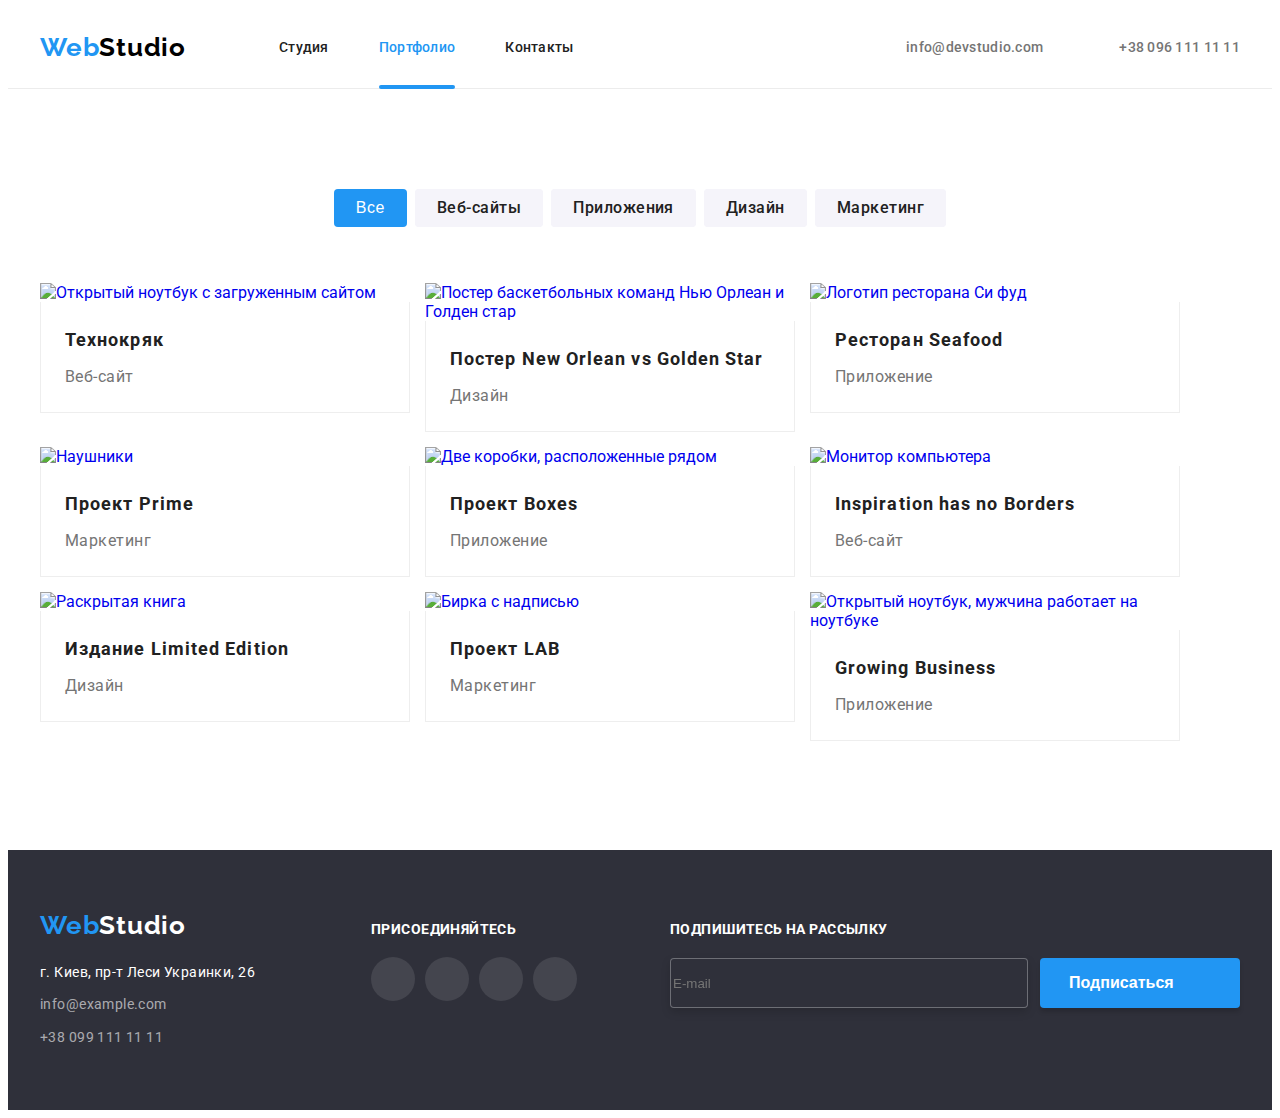
==== portfolio.html @ 852c8f1b "ДЗ_7" ====
<!DOCTYPE html>
<html lang="ru">

<head>
    <meta charset="UTF-8">
    <meta http-equiv="X-UA-Compatible" content="IE=edge">
    <meta name="viewport" content="width=device-width, initial-scale=1.0">
    <title>Студия</title>
    <link href="https://fonts.googleapis.com/css2?family=Raleway:wght@700&family=Roboto:wght@400;500;700;900&display=swap"
            rel="stylesheet">
    <link rel="stylesheet" href="https://cdnjs.cloudflare.com/ajax/libs/modern-normalize/1.1.0/modern-normalize.min.css"
        integrity="sha512-wpPYUAdjBVSE4KJnH1VR1HeZfpl1ub8YT/NKx4PuQ5NmX2tKuGu6U/JRp5y+Y8XG2tV+wKQpNHVUX03MfMFn9Q=="
        crossorigin="anonymous" referrerpolicy="no-referrer"/>
    <link rel="stylesheet" href="./css/main.min.css">
</head>

<body>
    <header class="header">
        <div class="container">
            <div class="headerSection">
                <nav class="mainNav">
                    <a href="/" class="logo"><span class="logo__accent">Web</span>Studio</a>
                    <ul class="siteNav">
                        <li class="siteNav__item"><a class="siteNav__link" href="/">Студия</a></li>
                        <li class="siteNav__item"><a class="siteNav__link siteNav__link--current" href="./portfolio.html">Портфолио</a></li>
                        <li class="siteNav__item"><a class="siteNav__link" href="/">Контакты</a></li>
                    </ul>
                </nav>
                <ul class="addressNav">
                    <li class="addressNav__item">
                        <a class="addressNav__link" href="mailto:info@devstudio.com/">info@devstudio.com
                            <svg class="addressNav__icon">
                                <use href="./images/icons.svg#icon-e-mail-1"></use>
                            </svg>
                        </a>
                    </li>
                    <li class="addressNav__item">
                        <a class="addressNav__link" href="tel:+380961111111">+38 096 111 11 11
                            <svg class="addressNav__icon">
                                <use href="./images/icons.svg#icon-smartphone-1"></use>
                            </svg>
                        </a>
                    </li>
                </ul>
            </div>
        </div>
    </header>

    <main>
        <section class="section">
            <div class="container">
                <h1 class="section__title section__title--visually-hidden">Наши проекты</h1>
                <ul class="filterButton list">
                    <li class="filterButton__item"><button type="button" class="filterButton__buttonOn">Все</button></li>
                    <li class="filterButton__item"><button type="button" class="filterButton__buttonOff">Веб-сайты</button></li>
                    <li class="filterButton__item"><button type="button" class="filterButton__buttonOff">Приложения</button></li>
                    <li class="filterButton__item"><button type="button" class="filterButton__buttonOff">Дизайн</button></li>
                    <li class="filterButton__item"><button type="button" class="filterButton__buttonOff">Маркетинг</button></li>
                </ul>
                <ul class="projectList list">
                    <li class="projectList__item">
                        <a href="#" class="projectList__link">
                            <div class="projectList__card">
                                <img class="projectList__image" src="./images/tehnokryak-1.jpg" alt="Открытый ноутбук с загруженным сайтом">
                                <div class="projectList__thumb">
                                    <p>Технокряк это современная площадка распространения коронавируса. Компании используют эту платформу для цифрового
                                        шпионажа и атак на защищённые сервера конкурентов.</p>
                                </div>
                            </div>
                            <div class="projectList__projectInfo">
                                <h2 class="projectList__projectName">Технокряк</h2>
                                <p class="projectList__projectType">Веб-сайт</p>
                            </div>
                        </a>
                    </li>
                    <li class="projectList__item">
                        <a href="#" class="projectList__link">
                            <div class="projectList__card">
                                <img class="projectList__image" src="./images/new-orlean-1.jpg" alt="Постер баскетбольных команд Нью Орлеан и Голден стар">
                                <div class="projectList__thumb">
                                    <p>Технокряк это современная площадка распространения коронавируса. Компании используют эту платформу для цифрового
                                        шпионажа и атак на защищённые сервера конкурентов.</p>
                                </div>
                            </div>
                            <div class="projectList__projectInfo">
                                <h2 class="projectList__projectName">Постер New Orlean vs Golden Star</h2>
                                <p class="projectList__projectType">Дизайн</p>
                            </div>
                        </a>
                    </li>
                    <li class="projectList__item">
                        <a href="#" class="projectList__link">
                            <div class="projectList__card">
                                <img class="projectList__image" src="./images/seafood-1.jpg" alt="Логотип ресторана Си фуд">
                                <div class="projectList__thumb">
                                    <p>Технокряк это современная площадка распространения коронавируса. Компании используют эту платформу для цифрового
                                        шпионажа и атак на защищённые сервера конкурентов.</p>
                                </div>
                            </div>
                            <div class="projectList__projectInfo">
                                <h2 class="projectList__projectName">Ресторан Seafood</h2>
                                <p class="projectList__projectType">Приложение</p>
                            </div>
                        </a>
                    </li>
                    <li class="projectList__item">
                        <a href="#" class="projectList__link">
                            <div class="projectList__card">
                                <img class="projectList__image" src="./images/prime-1.jpg" alt="Наушники">
                                <div class="projectList__thumb">
                                    <p>Технокряк это современная площадка распространения коронавируса. Компании используют эту платформу для цифрового
                                        шпионажа и атак на защищённые сервера конкурентов.</p>
                                </div>
                            </div>
                            <div class="projectList__projectInfo">
                                <h2 class="projectList__projectName">Проект Prime</h2>
                                <p class="projectList__projectType">Маркетинг</p>
                            </div>
                        </a>
                    </li>
                    <li class="projectList__item">
                        <a href="#" class="projectList__link">
                            <div class="projectList__card">
                                <img class="projectList__image" src="./images/boxes-1.jpg" alt="Две коробки, расположенные рядом">
                                <div class="projectList__thumb">
                                    <p>Технокряк это современная площадка распространения коронавируса. Компании используют эту платформу для цифрового
                                        шпионажа и атак на защищённые сервера конкурентов.</p>
                                </div>
                            </div>
                            <div class="projectList__projectInfo">
                                <h2 class="projectList__projectName">Проект Boxes</h2>
                                <p class="projectList__projectType">Приложение</p>
                            </div>
                        </a>
                    </li>
                    <li class="projectList__item">
                        <a href="#" class="projectList__link">
                            <div class="projectList__card">
                                <img class="projectList__image" src="./images/inspiration-1.jpg" alt="Монитор компьютера">
                                <div class="projectList__thumb">
                                    <p>Технокряк это современная площадка распространения коронавируса. Компании используют эту платформу для цифрового
                                        шпионажа и атак на защищённые сервера конкурентов.</p>
                                </div>
                            </div>
                            <div class="projectList__projectInfo">
                                <h2 class="projectList__projectName">Inspiration has no Borders</h2>
                                <p class="projectList__projectType">Веб-сайт</p>
                            </div>
                        </a>
                    </li>
                    <li class="projectList__item">
                        <a href="#" class="projectList__link">
                            <div class="projectList__card">
                                <img class="projectList__image" src="./images/limited-edition-1.jpg" alt="Раскрытая книга">
                                <div class="projectList__thumb">
                                    <p>Технокряк это современная площадка распространения коронавируса. Компании используют эту платформу для цифрового
                                        шпионажа и атак на защищённые сервера конкурентов.</p>
                                </div>
                            </div>
                            <div class="projectList__projectInfo">
                                <h2 class="projectList__projectName">Издание Limited Edition</h2>
                                <p class="projectList__projectType">Дизайн</p>
                            </div>
                        </a>
                    </li>
                    <li class="projectList__item">
                        <a href="#" class="projectList__link">
                            <div class="projectList__card">
                                <img class="projectList__image" src="./images/lab-1.jpg" alt="Бирка с надписью">
                                <div class="projectList__thumb">
                                    <p>Технокряк это современная площадка распространения коронавируса. Компании используют эту платформу для цифрового
                                        шпионажа и атак на защищённые сервера конкурентов.</p>
                                </div>
                            </div>
                            <div class="projectList__projectInfo">
                                <h2 class="projectList__projectName">Проект LAB</h2>
                                <p class="projectList__projectType">Маркетинг</p>
                            </div>
                        </a>
                    </li>
                    <li class="projectList__item">
                        <a href="#" class="projectList__link">
                            <div class="projectList__card">
                                <img class="projectList__image" src="./images/growing-business-1.jpg" alt="Открытый ноутбук, мужчина работает на ноутбуке">
                                <div class="projectList__thumb">
                                    <p>Технокряк это современная площадка распространения коронавируса. Компании используют эту платформу для цифрового
                                        шпионажа и атак на защищённые сервера конкурентов.</p>
                                </div>
                            </div>
                            <div class="projectList__projectInfo">
                                <h2 class="projectList__projectName">Growing Business</h2>
                                <p class="projectList__projectType">Приложение</p>
                            </div>
                        </a>
                    </li>
                </ul>
            </div>
        </section>
    </main>
    <footer class="footerSection section">
        <div class="footerContainer container">
            <div class="footerLogo">
                <a class="footerLogo" href="/"><span class="logo__accent">Web</span>Studio</a>
                <address>
                    <ul class="footerContacts">
                        <li class="footerContacts__item"><a class="footerContacts__address"
                                href="https://www.google.com/search?q=%D0%B3.+%D0%9A%D0%B8%D0%B5%D0%B2%2C+%D0%BF%D1%80-%D1%82+%D0%9B%D0%B5%D1%81%D0%B8+%D0%A3%D0%BA%D1%80%D0%B0%D0%B8%D0%BD%D0%BA%D0%B8%2C+26&rlz=1C1IXYC_ruUA980UA980&oq=%D0%B3.+%D0%9A%D0%B8%D0%B5%D0%B2%2C+%D0%BF%D1%80-%D1%82+%D0%9B%D0%B5%D1%81%D0%B8+%D0%A3%D0%BA%D1%80%D0%B0%D0%B8%D0%BD%D0%BA%D0%B8%2C+26&aqs=chrome..69i57j0i512.1226j0j7&sourceid=chrome&ie=UTF-8#">г.
                                Киев, пр-т Леси Украинки, 26</a></li>
                        <li class="footerContacts__item"><a class="footerContacts__mail"
                                href="mailto:info@example.com">info@example.com</a></li>
                        <li class="footerContacts__item"><a class="footerContacts__tel" href="tel:+380991111111">+38 099 111
                                11 11</a></li>
                    </ul>
                </address>
            </div>
            <div class="footerNetworks">
                <h3 class="footerNetworks__title">ПРИСОЕДИНЯЙТЕСЬ</h3>
                <ul class="socialNetworksList socialNetworksList--marginTop">
                    <li class="socialNetworksList__item socialNetworksList__item--bg">
                        <a href="#" class="socialNetworksList__link">
                            <svg class="socialNetworksList__icon">
                                <use href="./images/icons.svg#icon-instagram-1"></use>
                            </svg>
                        </a>
                    </li>
                    <li class="socialNetworksList__item socialNetworksList__item--bg">
                        <a href="#" class="socialNetworksList__link">
                            <svg class="socialNetworksList__icon">
                                <use href="./images/icons.svg#icon-twitter-1"></use>
                            </svg>
                        </a>
                    </li>
                    <li class="socialNetworksList__item socialNetworksList__item--bg">
                        <a href="#" class="socialNetworksList__link">
                            <svg class="socialNetworksList__icon">
                                <use href="./images/icons.svg#icon-facebook-1"></use>
                            </svg>
                        </a>
                    </li>
                    <li class="socialNetworksList__item socialNetworksList__item--bg">
                        <a href="#" class="socialNetworksList__link">
                            <svg class="socialNetworksList__icon">
                                <use href="./images/icons.svg#icon-linkedin-1"></use>
                            </svg>
                        </a>
                    </li>
                </ul>
            </div>
            <form class="appeal">
                <label class="appeal__title" for="label-appeal">Подпишитесь на рассылку</label>
                <div class="appeal__fields">
                    <input class="appeal__input" type="email" name="email" id="label-appeal" placeholder="E-mail" />
                    <button class="appeal__submitButton" type="submit">Подписаться
                        <svg class="appeal__submitIcon">
                            <use href="./images/icons.svg#icon-send-1"></use>
                        </svg>
                    </button>
                </div>
            </form>
        </div>
    </footer>
</body>

</html>
---- css/main.min.css ----
body{background-color:#fff;color:#757575;font-family:Roboto,sans-serif}a{text-decoration:none}ul{padding:0;margin:0;list-style:none}h1,h2,h3,h4,h5,h6,p{margin:0}nav{display:-webkit-box;display:-webkit-flex;display:-ms-flexbox;display:flex;-webkit-box-align:center;-webkit-align-items:center;-ms-flex-align:center;align-items:center}.container{width:1200px;margin-left:auto;margin-right:auto;padding-left:15px;padding-right:15px}.section{padding-top:94px;padding-bottom:94px;max-width:1600px;margin-left:auto;margin-right:auto}.section__title{color:#212121;font-weight:700;font-size:36px;line-height:1.17;text-align:center;letter-spacing:0.03em}.section__title--visually-hidden,.modalChek__input--visually-hidden{position:absolute;width:1px;height:1px;margin:-1px;padding:0;overflow:hidden;border:0;clip:rect(0 0 0 0)}.section--noPaddingTop{padding-top:0%}.section__title--marginBottom{margin-bottom:50px}.section--bgc{background:#f5f4fa}.footerContainer{display:-webkit-box;display:-webkit-flex;display:-ms-flexbox;display:flex;-webkit-box-align:baseline;-webkit-align-items:baseline;-ms-flex-align:baseline;align-items:baseline}.footerSection{background:#2f303a;padding-top:60px;padding-bottom:60px;-webkit-box-align:baseline;-webkit-align-items:baseline;-ms-flex-align:baseline;align-items:baseline}.header{border-bottom:1px solid #ececec}.headerSection,.mainNav{display:-webkit-box;display:-webkit-flex;display:-ms-flexbox;display:flex;-webkit-box-align:center;-webkit-align-items:center;-ms-flex-align:center;align-items:center}.siteNav{display:-webkit-box;display:-webkit-flex;display:-ms-flexbox;display:flex;-webkit-box-align:center;-webkit-align-items:center;-ms-flex-align:center;align-items:center}.siteNav .siteNav__item+.siteNav__item{margin-left:50px}.siteNav__link{padding-top:32px;padding-bottom:32px;font-weight:500;font-size:14px;line-height:1.14;letter-spacing:0.02em;display:block;color:#212121;-webkit-transition-property:color;-o-transition-property:color;transition-property:color;-webkit-transition-duration:250ms;-o-transition-duration:250ms;transition-duration:250ms;-webkit-transition-timing-function:cubic-bezier(0.4, 0, 0.2, 1);-o-transition-timing-function:cubic-bezier(0.4, 0, 0.2, 1);transition-timing-function:cubic-bezier(0.4, 0, 0.2, 1)}.siteNav__link--current{color:#2196f3;position:relative}.siteNav__link--current::after{left:0;content:'';display:block;position:absolute;bottom:-1px;width:100%;height:4px;background-color:#2196f3;-webkit-border-radius:2px;border-radius:2px}.siteNav__link:hover,.siteNav__link:focus{color:#2196f3}.addressNav{display:-webkit-box;display:-webkit-flex;display:-ms-flexbox;display:flex;margin-left:auto}.addressNav__icon{width:16px;height:12px;margin-right:10px;fill:#757575}.addressNav .addressNav__item+.addressNav__item{margin-left:50px}.addressNav__link{display:-webkit-box;display:-webkit-flex;display:-ms-flexbox;display:flex;-webkit-box-align:center;-webkit-align-items:center;-ms-flex-align:center;align-items:center;-webkit-box-orient:horizontal;-webkit-box-direction:reverse;-webkit-flex-direction:row-reverse;-ms-flex-direction:row-reverse;flex-direction:row-reverse;color:#757575;padding-top:32px;padding-bottom:32px;font-weight:500;font-size:14px;line-height:1.14;letter-spacing:0.02em;-webkit-transition-property:color;-o-transition-property:color;transition-property:color;-webkit-transition-duration:250ms;-o-transition-duration:250ms;transition-duration:250ms;-webkit-transition-timing-function:cubic-bezier(0.4, 0, 0.2, 1);-o-transition-timing-function:cubic-bezier(0.4, 0, 0.2, 1);transition-timing-function:cubic-bezier(0.4, 0, 0.2, 1)}.addressNav__link:hover,.addressNav__link:focus{color:#2196f3}.addressNav__icon{width:16px;height:12px;margin-right:10px;fill:#757575}.addressNav__link:hover .addressNav__icon,.addressNav__link:focus .addressNav__icon{fill:#2196f3}.logo{padding-top:24px;padding-bottom:25px;margin-right:93px;font-family:Raleway,sans-serif;font-weight:700;font-size:26px;line-height:1.19;letter-spacing:0.03em;color:#000000;text-decoration:none}.logo__accent{color:#2196f3}.hero{padding:200px 0;max-width:1600px;margin-left:auto;margin-right:auto;-webkit-box-align:center;-webkit-align-items:center;-ms-flex-align:center;align-items:center;text-align:center;background-color:#2f303a;-webkit-background-size:cover;background-size:cover;background-repeat:no-repeat;background-position:center;background-image:-webkit-gradient(linear, left top, left bottom, from(rgba(47,48,58,0.5)), to(rgba(47,48,58,0.3))),url(../images/hero-1.jpg);background-image:-webkit-linear-gradient(top, rgba(47,48,58,0.5), rgba(47,48,58,0.3)),url(../images/hero-1.jpg);background-image:-o-linear-gradient(top, rgba(47,48,58,0.5), rgba(47,48,58,0.3)),url(../images/hero-1.jpg);background-image:linear-gradient(to bottom, rgba(47,48,58,0.5), rgba(47,48,58,0.3)),url(../images/hero-1.jpg)}.hero__title{margin-bottom:30px;color:#fff;text-align:center;font-weight:900;font-size:44px;line-height:1.36;letter-spacing:0.06em;text-transform:uppercase}.hero__button{padding:10px 32px;color:#fff;background:#2196f3;font-family:inherit;font-weight:700;font-size:16px;line-height:1.87;-webkit-box-align:center;-webkit-align-items:center;-ms-flex-align:center;align-items:center;text-align:center;letter-spacing:0.06em;cursor:pointer;-webkit-box-shadow:0px 4px 4px rgba(0,0,0,0.15);box-shadow:0px 4px 4px rgba(0,0,0,0.15);-webkit-transition-property:background-color;-o-transition-property:background-color;transition-property:background-color;-webkit-transition-duration:250ms;-o-transition-duration:250ms;transition-duration:250ms;-webkit-transition-timing-function:cubic-bezier(0.4, 0, 0.2, 1);-o-transition-timing-function:cubic-bezier(0.4, 0, 0.2, 1);transition-timing-function:cubic-bezier(0.4, 0, 0.2, 1)}.hero__button:hover,.hero__button:focus{color:#fff;background:#0385f0}.advantages{display:-webkit-box;display:-webkit-flex;display:-ms-flexbox;display:flex;font-size:14px;line-height:1.71;letter-spacing:0.03em}.advantages__item{width:270px;margin-left:auto;margin-right:auto}.advantages .advantages__item+.advantages__item{margin-left:30px}.advantages__bgicon{display:-webkit-box;display:-webkit-flex;display:-ms-flexbox;display:flex;-webkit-box-pack:center;-webkit-justify-content:center;-ms-flex-pack:center;justify-content:center;-webkit-box-align:center;-webkit-align-items:center;-ms-flex-align:center;align-items:center;background-color:#f5f4fa;-webkit-border-radius:4px;border-radius:4px;margin-bottom:30px;height:120px;width:270px;margin-left:auto;margin-right:auto}.advantages__title{margin-bottom:10px;color:#212121;font-weight:700;font-size:14px;line-height:1.14;letter-spacing:0.03em;text-transform:uppercase}.advantages__icon{width:70px;height:70px}.advantages__icon .advantages__text{color:#757575;font-size:14px;line-height:1.71;letter-spacing:0.03em}.weDoList{display:-webkit-box;display:-webkit-flex;display:-ms-flexbox;display:flex}.weDoList__img{display:block;max-width:100%;height:auto;width:370px}.weDoList__item{position:relative}.weDoList .weDoList__item+.weDoList__item{margin-left:30px}.weDoList__card{display:-webkit-box;display:-webkit-flex;display:-ms-flexbox;display:flex;-webkit-box-pack:center;-webkit-justify-content:center;-ms-flex-pack:center;justify-content:center;height:70px;position:absolute;bottom:0;left:0;width:100%;-webkit-box-align:center;-webkit-align-items:center;-ms-flex-align:center;align-items:center;background:rgba(47,48,58,0.8)}.weDoList__text{font-weight:700;font-size:14px;line-height:1.14;text-align:center;letter-spacing:0.03em;text-transform:uppercase;color:#fff}.teamList{display:-webkit-box;display:-webkit-flex;display:-ms-flexbox;display:flex;width:-webkit-calc(100% - 90px)/4;width:calc(100% - 90px)/4}.teamList .teamCard+.teamCard{margin-left:30px}.teamCard{background-color:#fff;-webkit-box-shadow:0px 1px 3px rgba(0,0,0,0.12),0px 1px 1px rgba(0,0,0,0.14),0px 2px 1px rgba(0,0,0,0.2);box-shadow:0px 1px 3px rgba(0,0,0,0.12),0px 1px 1px rgba(0,0,0,0.14),0px 2px 1px rgba(0,0,0,0.2);-webkit-border-radius:0px 0px 4px 4px;border-radius:0px 0px 4px 4px}.teamCard__image{display:block;width:270px}.teamCard__filling{text-align:center;padding-top:30px;padding-bottom:30px}.teamCard__title{font-size:16px;line-height:1.19;letter-spacing:0.03em;color:#212121;font-weight:500}.teamCard__text{margin-top:10px;font-size:16px;line-height:1.19;letter-spacing:0.03em}.socialNetworksList{display:-webkit-box;display:-webkit-flex;display:-ms-flexbox;display:flex;-webkit-box-pack:center;-webkit-justify-content:center;-ms-flex-pack:center;justify-content:center;margin-top:16px}.socialNetworksList__item{width:44px;height:44px}.socialNetworksList__item--bg{background:rgba(255,255,255,0.1);-webkit-border-radius:50px;border-radius:50px}.socialNetworksList .socialNetworksList__item+.socialNetworksList__item{margin-left:10px}.socialNetworksList__link{width:100%;height:100%;display:-webkit-box;display:-webkit-flex;display:-ms-flexbox;display:flex;-webkit-box-pack:center;-webkit-justify-content:center;-ms-flex-pack:center;justify-content:center;-webkit-box-align:center;-webkit-align-items:center;-ms-flex-align:center;align-items:center;-webkit-border-radius:50%;border-radius:50%;color:#afb1b8;cursor:pointer;-webkit-transition-property:fill, background-color;-o-transition-property:fill, background-color;transition-property:fill, background-color;-webkit-transition-duration:250ms;-o-transition-duration:250ms;transition-duration:250ms;-webkit-transition-timing-function:cubic-bezier(0.4, 0, 0.2, 1);-o-transition-timing-function:cubic-bezier(0.4, 0, 0.2, 1);transition-timing-function:cubic-bezier(0.4, 0, 0.2, 1)}.socialNetworksList__link:hover,.socialNetworksList__link:focus{background-color:#2196f3}.socialNetworksList__icon{fill:#afb1b8;width:20px;height:20px}.socialNetworksList__link:hover .socialNetworksList__icon,.socialNetworksList__link:focus .socialNetworksList__icon{fill:#fff}.socialNetworksList--marginTop{margin-top:20px}.clientsList{display:-webkit-box;display:-webkit-flex;display:-ms-flexbox;display:flex;-webkit-box-align:center;-webkit-align-items:center;-ms-flex-align:center;align-items:center}.clientsList__item{width:170px;height:92px}.clientsList .clientsList__item+.clientsList__item{margin-left:30px}.clientsList__link{border:1px solid #afb1b8;width:100%;height:100%;display:-webkit-box;display:-webkit-flex;display:-ms-flexbox;display:flex;-webkit-box-align:center;-webkit-align-items:center;-ms-flex-align:center;align-items:center;-webkit-box-pack:center;-webkit-justify-content:center;-ms-flex-pack:center;justify-content:center;-webkit-border-radius:4px;border-radius:4px;-webkit-transition-property:border-color, fill;-o-transition-property:border-color, fill;transition-property:border-color, fill;-webkit-transition-duration:250ms;-o-transition-duration:250ms;transition-duration:250ms;-webkit-transition-timing-function:cubic-bezier(0.4, 0, 0.2, 1);-o-transition-timing-function:cubic-bezier(0.4, 0, 0.2, 1);transition-timing-function:cubic-bezier(0.4, 0, 0.2, 1)}.clientsList__link:hover,.clientsList__link:focus{border-color:#2196f3}.clientsList__icon{fill:#afb1b8;width:106px;height:60px}.clientsList__link:hover .clientsList__icon,.clientsList__link:focus .clientsList__icon{fill:#2196f3}.modal{position:absolute;top:50%;left:50%;-webkit-transform:translate(-50%, -50%);-ms-transform:translate(-50%, -50%);transform:translate(-50%, -50%);min-height:581px;min-width:528px;background:#fff;-webkit-box-shadow:0px 1px 3px rgba(0,0,0,0.12),0px 1px 1px rgba(0,0,0,0.14),0px 2px 1px rgba(0,0,0,0.2);box-shadow:0px 1px 3px rgba(0,0,0,0.12),0px 1px 1px rgba(0,0,0,0.14),0px 2px 1px rgba(0,0,0,0.2);-webkit-border-radius:4px;border-radius:4px;-webkit-transition:-webkit-transform 250ms cubic-bezier(0.4, 0, 0.2, 1);transition:-webkit-transform 250ms cubic-bezier(0.4, 0, 0.2, 1);-o-transition:transform 250ms cubic-bezier(0.4, 0, 0.2, 1);transition:transform 250ms cubic-bezier(0.4, 0, 0.2, 1);transition:transform 250ms cubic-bezier(0.4, 0, 0.2, 1), -webkit-transform 250ms cubic-bezier(0.4, 0, 0.2, 1);padding:40px}.modal__buttonCloseModal{position:absolute;top:8px;right:8px;width:30px;height:30px;cursor:pointer;background:#fff;border:1px solid rgba(0,0,0,0.1);-webkit-border-radius:50px;border-radius:50px;-webkit-box-sizing:border-box;box-sizing:border-box;-webkit-transition:color 250ms cubic-bezier(0.4, 0, 0.2, 1);-o-transition:color 250ms cubic-bezier(0.4, 0, 0.2, 1);transition:color 250ms cubic-bezier(0.4, 0, 0.2, 1)}.backdrop.is-hidden .modal{-webkit-transform:translate(-50%, -50%) scale(0.9);-ms-transform:translate(-50%, -50%) scale(0.9);transform:translate(-50%, -50%) scale(0.9);-webkit-transition:-webkit-transform 250ms cubic-bezier(0.4, 0, 0.2, 1);transition:-webkit-transform 250ms cubic-bezier(0.4, 0, 0.2, 1);-o-transition:transform 250ms cubic-bezier(0.4, 0, 0.2, 1);transition:transform 250ms cubic-bezier(0.4, 0, 0.2, 1);transition:transform 250ms cubic-bezier(0.4, 0, 0.2, 1), -webkit-transform 250ms cubic-bezier(0.4, 0, 0.2, 1)}.modal__iconCloseModal{width:11px;height:11px;position:absolute;top:50%;left:50%;-webkit-transform:translate(-50%, -50%);-ms-transform:translate(-50%, -50%);transform:translate(-50%, -50%);-webkit-transition:-webkit-transform 250ms cubic-bezier(0.4, 0, 0.2, 1);transition:-webkit-transform 250ms cubic-bezier(0.4, 0, 0.2, 1);-o-transition:transform 250ms cubic-bezier(0.4, 0, 0.2, 1);transition:transform 250ms cubic-bezier(0.4, 0, 0.2, 1);transition:transform 250ms cubic-bezier(0.4, 0, 0.2, 1), -webkit-transform 250ms cubic-bezier(0.4, 0, 0.2, 1)}.modal__buttonCloseModal:hover>.modal__iconCloseModal,.modal__buttonCloseModal:focus>.modal__iconCloseModal{fill:#2196f3}.modalForm{display:-webkit-box;display:-webkit-flex;display:-ms-flexbox;display:flex;-webkit-box-orient:vertical;-webkit-box-direction:normal;-webkit-flex-direction:column;-ms-flex-direction:column;flex-direction:column;width:448px}.modalForm__title{width:100%;font-weight:700;font-size:20px;line-height:1.15;text-align:center;letter-spacing:0.03em;color:#212121;margin-bottom:12px}.modalForm__item:not(:last-child){margin-bottom:20px}.modalForm__label{display:-webkit-box;display:-webkit-flex;display:-ms-flexbox;display:flex;-webkit-box-orient:vertical;-webkit-box-direction:normal;-webkit-flex-direction:column;-ms-flex-direction:column;flex-direction:column;margin-bottom:4px;font-size:12px;line-height:1.16;letter-spacing:0.01em;color:#757575;width:100%}.modalForm__field{position:relative}.modalForm__input{height:40px;border:1px solid rgba(33,33,33,0.2);-webkit-box-sizing:border-box;box-sizing:border-box;-webkit-border-radius:4px;border-radius:4px;padding-left:40px;outline-color:#2196f3;-webkit-transition:border-color 250ms cubic-bezier(0.4, 0, 0.2, 1);-o-transition:border-color 250ms cubic-bezier(0.4, 0, 0.2, 1);transition:border-color 250ms cubic-bezier(0.4, 0, 0.2, 1);width:100%}.modalForm__input:focus{border-color:#2196f3}.modalForm__icon{width:18px;height:18px;position:absolute;left:12px;top:50%;-webkit-transform:translateY(-50%);-ms-transform:translateY(-50%);transform:translateY(-50%);-webkit-transition:fill 250ms cubic-bezier(0.4, 0, 0.2, 1);-o-transition:fill 250ms cubic-bezier(0.4, 0, 0.2, 1);transition:fill 250ms cubic-bezier(0.4, 0, 0.2, 1)}.modalForm__input:focus+.modalForm__icon{fill:#2196f3;border-color:transparent}.modalForm__comment{display:block;height:120px;padding:12px 16px;margin:0;resize:none;font-size:12px;line-height:1.16;letter-spacing:0.01em;color:black;border:1px solid rgba(33,33,33,0.2);-webkit-box-sizing:border-box;box-sizing:border-box;-webkit-border-radius:4px;border-radius:4px;padding-left:40px;outline-color:#2196f3;-webkit-transition:border-color 250ms cubic-bezier(0.4, 0, 0.2, 1);-o-transition:border-color 250ms cubic-bezier(0.4, 0, 0.2, 1);transition:border-color 250ms cubic-bezier(0.4, 0, 0.2, 1);width:100%}.modalForm__comment::-webkit-input-placeholder{font-size:12px;line-height:14px;letter-spacing:0.01em;color:rgba(117,117,117,0.5)}.modalForm__comment:-ms-input-placeholder{font-size:12px;line-height:14px;letter-spacing:0.01em;color:rgba(117,117,117,0.5)}.modalForm__comment::-ms-input-placeholder{font-size:12px;line-height:14px;letter-spacing:0.01em;color:rgba(117,117,117,0.5)}.modalForm__comment::placeholder{font-size:12px;line-height:14px;letter-spacing:0.01em;color:rgba(117,117,117,0.5)}.modalChek{position:relative;display:-webkit-box;display:-webkit-flex;display:-ms-flexbox;display:flex;-webkit-box-align:center;-webkit-align-items:center;-ms-flex-align:center;align-items:center;-webkit-box-pack:center;-webkit-justify-content:center;-ms-flex-pack:center;justify-content:center;font-size:14px;line-height:1.71;letter-spacing:0.03em;color:#757575}.modalChek__link{margin-left:5px;font-size:14px;line-height:1.71;letter-spacing:0.03em;-webkit-text-decoration-line:underline;text-decoration-line:underline;color:#2196f3;-webkit-transform:color 250ms cubic-bezier(0.4, 0, 0.2, 1);-ms-transform:color 250ms cubic-bezier(0.4, 0, 0.2, 1);transform:color 250ms cubic-bezier(0.4, 0, 0.2, 1)}.modalChek:focus{border-color:#2196f3}.modalChek__input{position:absolute;top:50%;left:50%;-webkit-transform:translate(-50%, -50%);-ms-transform:translate(-50%, -50%);transform:translate(-50%, -50%);-webkit-border-radius:2px;border-radius:2px;background:#212121}.modalChek__input:focus{border-color:#2196f3}.modalChek__icon{display:-webkit-box;display:-webkit-flex;display:-ms-flexbox;display:flex;-webkit-box-align:center;-webkit-align-items:center;-ms-flex-align:center;align-items:center;-webkit-box-pack:center;-webkit-justify-content:center;-ms-flex-pack:center;justify-content:center;margin-right:8px;-webkit-border-radius:2px;border-radius:2px;outline:none;border:2px solid black;width:16px;height:15px;-webkit-transition:background-color 250ms cubic-bezier(0.4, 0, 0.2, 1);-o-transition:background-color 250ms cubic-bezier(0.4, 0, 0.2, 1);transition:background-color 250ms cubic-bezier(0.4, 0, 0.2, 1)}.modalChek__input:checked+.modalChek__icon{background-color:#2196f3;background-image:url(../images/icon-check-11.svg);-webkit-background-size:cover;background-size:cover;-webkit-background-origin:border-box;background-origin:border-box;border-color:#2196f3}.modalButton{display:inline-block;margin-right:auto;margin-left:auto;width:200px;height:50px;background:#2196f3;-webkit-box-shadow:0px 4px 4px rgba(0,0,0,0.15);box-shadow:0px 4px 4px rgba(0,0,0,0.15);-webkit-border-radius:4px;border-radius:4px;border-color:transparent;font-weight:700;font-size:16px;line-height:1.87;letter-spacing:0.06em;color:#fff;cursor:pointer;margin-top:30px;-webkit-transition:background-color 250ms cubic-bezier(0.4, 0, 0.2, 1);-o-transition:background-color 250ms cubic-bezier(0.4, 0, 0.2, 1);transition:background-color 250ms cubic-bezier(0.4, 0, 0.2, 1)}.backdrop{position:fixed;top:0;left:0;width:100%;height:100%;background:rgba(0,0,0,0.2);opacity:1;visibility:visible;-webkit-transition:opacity 250ms cubic-bezier(0.4, 0, 0.2, 1);-o-transition:opacity 250ms cubic-bezier(0.4, 0, 0.2, 1);transition:opacity 250ms cubic-bezier(0.4, 0, 0.2, 1)}.backdrop.backdrop--is-hidden{visibility:hidden;opacity:0;pointer-events:none;-webkit-transform:scale(0);-ms-transform:scale(0);transform:scale(0);-webkit-transition:-webkit-transform 250ms cubic-bezier(0.4, 0, 0.2, 1);transition:-webkit-transform 250ms cubic-bezier(0.4, 0, 0.2, 1);-o-transition:transform 250ms cubic-bezier(0.4, 0, 0.2, 1);transition:transform 250ms cubic-bezier(0.4, 0, 0.2, 1);transition:transform 250ms cubic-bezier(0.4, 0, 0.2, 1), -webkit-transform 250ms cubic-bezier(0.4, 0, 0.2, 1)}.footerLogo{color:#fff;font-family:Raleway,sans-serif;font-weight:700;font-size:26px;line-height:1.19;letter-spacing:0.03em;-webkit-box-flex:1;-webkit-flex-grow:1;-ms-flex-positive:1;flex-grow:1}.footerContacts{font-family:Roboto,sans-serif;margin-top:20px;font-style:normal;font-weight:normal;font-size:14px;line-height:1.71;letter-spacing:0.03em;color:#fff}.footerContacts__item:not(:last-child){margin-bottom:9px}.footerContacts__address{color:rgba(255,255,255,0.6);-webkit-transition-property:color;-o-transition-property:color;transition-property:color;-webkit-transition-duration:250ms;-o-transition-duration:250ms;transition-duration:250ms;-webkit-transition-timing-function:cubic-bezier(0.4, 0, 0.2, 1);-o-transition-timing-function:cubic-bezier(0.4, 0, 0.2, 1);transition-timing-function:cubic-bezier(0.4, 0, 0.2, 1);color:#fff;transition-property:color;transition-duration:250ms;transition-timing-function:cubic-bezier(0.4, 0, 0.2, 1)}.footerContacts__address:hover,.footerContacts__address:focus{color:#2196f3}.footerContacts__mail{color:rgba(255,255,255,0.6);-webkit-transition-property:color;-o-transition-property:color;transition-property:color;-webkit-transition-duration:250ms;-o-transition-duration:250ms;transition-duration:250ms;-webkit-transition-timing-function:cubic-bezier(0.4, 0, 0.2, 1);-o-transition-timing-function:cubic-bezier(0.4, 0, 0.2, 1);transition-timing-function:cubic-bezier(0.4, 0, 0.2, 1)}.footerContacts__mail:hover,.footerContacts__mail:focus{color:#2196f3}.footerContacts__tel{color:rgba(255,255,255,0.6);-webkit-transition-property:color;-o-transition-property:color;transition-property:color;-webkit-transition-duration:250ms;-o-transition-duration:250ms;transition-duration:250ms;-webkit-transition-timing-function:cubic-bezier(0.4, 0, 0.2, 1);-o-transition-timing-function:cubic-bezier(0.4, 0, 0.2, 1);transition-timing-function:cubic-bezier(0.4, 0, 0.2, 1)}.footerContacts__tel:hover,.footerContacts__tel:focus{color:#2196f3}.footerNetworks{width:206px;margin-left:70px;margin-right:93px}.footerNetworks__title{font-weight:700;font-size:14px;line-height:16px;letter-spacing:0.03em;text-transform:uppercase;color:#fff}.appeal{display:-webkit-box;display:-webkit-flex;display:-ms-flexbox;display:flex;-webkit-box-orient:vertical;-webkit-box-direction:normal;-webkit-flex-direction:column;-ms-flex-direction:column;flex-direction:column;-webkit-box-pack:end;-webkit-justify-content:flex-end;-ms-flex-pack:end;justify-content:flex-end}.appeal__title{font-weight:700;font-size:14px;line-height:1.14;letter-spacing:0.03em;text-transform:uppercase;color:#fff;margin-bottom:20px;-webkit-transition:color #fff 250ms cubic-bezier(0.4, 0, 0.2, 1);-o-transition:color #fff 250ms cubic-bezier(0.4, 0, 0.2, 1);transition:color #fff 250ms cubic-bezier(0.4, 0, 0.2, 1)}.appeal__fields{display:-webkit-box;display:-webkit-flex;display:-ms-flexbox;display:flex;-webkit-box-align:baseline;-webkit-align-items:baseline;-ms-flex-align:baseline;align-items:baseline}.appeal__input{width:358px;height:50px;border:1px solid rgba(255,255,255,0.3);-webkit-box-sizing:border-box;box-sizing:border-box;-webkit-filter:drop-shadow(0px 4px 4px rgba(0,0,0,0.15));filter:drop-shadow(0px 4px 4px rgba(0,0,0,0.15));-webkit-border-radius:4px;border-radius:4px;background:#2f303a;-webkit-transition:border-color #fff 250ms cubic-bezier(0.4, 0, 0.2, 1);-o-transition:border-color #fff 250ms cubic-bezier(0.4, 0, 0.2, 1);transition:border-color #fff 250ms cubic-bezier(0.4, 0, 0.2, 1)}.appeal__input:hover,.appeal__input:focus{border-color:#fff}.appeal__submitButton{display:-webkit-box;display:-webkit-flex;display:-ms-flexbox;display:flex;-webkit-box-align:center;-webkit-align-items:center;-ms-flex-align:center;align-items:center;text-align:center;width:200px;height:50px;background:#2196f3;-webkit-box-shadow:0px 4px 4px rgba(0,0,0,0.15);box-shadow:0px 4px 4px rgba(0,0,0,0.15);-webkit-border-radius:4px;border-radius:4px;border:transparent;font-weight:700;font-size:16px;line-height:1.87;letter-spacing:0.06 em;color:#fff;cursor:pointer;padding-left:29px;padding-top:10px;padding-bottom:10px;margin-left:12px;-webkit-transition:background-color 250ms cubic-bezier(0.4, 0, 0.2, 1);-o-transition:background-color 250ms cubic-bezier(0.4, 0, 0.2, 1);transition:background-color 250ms cubic-bezier(0.4, 0, 0.2, 1)}.appeal__submitButton:hover,.appeal__submitButton:focus{background:#0385f0}.appeal__submitIcon{margin-left:10px;width:24px;height:24px}.filterButton{display:-webkit-box;display:-webkit-flex;display:-ms-flexbox;display:flex;-webkit-box-pack:center;-webkit-justify-content:center;-ms-flex-pack:center;justify-content:center;margin-bottom:50px;font-weight:500;font-size:16px;line-height:1.62;text-align:center;letter-spacing:0.03em;cursor:pointer;padding:6px 22px;border:transparent;-webkit-border-radius:4px;border-radius:4px;padding:6px 22px;border:transparent;border-radius:4px}.filterButton__item{-webkit-border-radius:4px;border-radius:4px;background:#f5f4fa}.filterButton .filterButton__item+.filterButton__item{margin-left:8px}.filterButton__buttonOn{font-weight:500;font-size:16px;line-height:1.62;text-align:center;letter-spacing:0.03em;cursor:pointer;padding:6px 22px;border:transparent;-webkit-border-radius:4px;border-radius:4px;background:#f5f4fa;color:#fff;background:#2196f3;-webkit-transition-property:color, background-color;-o-transition-property:color, background-color;transition-property:color, background-color;-webkit-transition-duration:250ms;-o-transition-duration:250ms;transition-duration:250ms;-webkit-transition-timing-function:cubic-bezier(0.4, 0, 0.2, 1);-o-transition-timing-function:cubic-bezier(0.4, 0, 0.2, 1);transition-timing-function:cubic-bezier(0.4, 0, 0.2, 1)}.filterButton__buttonOn:hover,.filterButton__buttonOn:focus{-webkit-box-shadow:0px 3px 1px rgba(0,0,0,0.1),0px 1px 2px rgba(0,0,0,0.08),0px 2px 2px rgba(0,0,0,0.12);box-shadow:0px 3px 1px rgba(0,0,0,0.1),0px 1px 2px rgba(0,0,0,0.08),0px 2px 2px rgba(0,0,0,0.12)}.filterButton__buttonOff{font-weight:500;font-size:16px;line-height:1.62;text-align:center;letter-spacing:0.03em;cursor:pointer;padding:6px 22px;border:transparent;-webkit-border-radius:4px;border-radius:4px;background:#f5f4fa;color:#212121;font-family:inherit;-webkit-transition-property:color, background-color;-o-transition-property:color, background-color;transition-property:color, background-color;-webkit-transition-duration:250ms;-o-transition-duration:250ms;transition-duration:250ms;-webkit-transition-timing-function:cubic-bezier(0.4, 0, 0.2, 1);-o-transition-timing-function:cubic-bezier(0.4, 0, 0.2, 1);transition-timing-function:cubic-bezier(0.4, 0, 0.2, 1)}.filterButton__buttonOff:hover,.filterButton__buttonOff:focus{color:#fff;background:#2196f3;-webkit-box-shadow:0px 3px 1px rgba(0,0,0,0.1),0px 1px 2px rgba(0,0,0,0.08),0px 2px 2px rgba(0,0,0,0.12);box-shadow:0px 3px 1px rgba(0,0,0,0.1),0px 1px 2px rgba(0,0,0,0.08),0px 2px 2px rgba(0,0,0,0.12)}.projectList{display:-webkit-box;display:-webkit-flex;display:-ms-flexbox;display:flex;-webkit-flex-wrap:wrap;-ms-flex-wrap:wrap;flex-wrap:wrap}.projectList__card{position:relative;overflow:hidden}.projectList__image{display:block;width:370px}.projectList__projectInfo{padding:20px 24px;border-right:1px solid #eee;border-bottom:1px solid #eee;border-left:1px solid #eee}.projectList__projectName{margin-bottom:4px;color:#212121;font-weight:700;font-size:18px;line-height:2;letter-spacing:0.06em}.projectList__projectType{color:#757575;font-size:16px;line-height:1.87;letter-spacing:0.03em}.projectList__item{-webkit-box-sizing:border-box;box-sizing:border-box;width:370px;background:#fff}.projectList__item:nth-child(3n){margin-right:0px}.projectList__item:nth-last-child(-n+3){margin-bottom:0px}.projectList>.projectList__item{margin-right:15px;margin-bottom:15px;-webkit-flex-basis:-webkit-calc((100% - 6 * 15px) / 3);-ms-flex-preferred-size:calc((100% - 6 * 15px) / 3);flex-basis:calc((100% - 6 * 15px) / 3)}.projectList__link{display:block;-webkit-transition-property:color;-o-transition-property:color;transition-property:color;-webkit-transition-duration:250ms;-o-transition-duration:250ms;transition-duration:250ms;-webkit-transition-timing-function:cubic-bezier(0.4, 0, 0.2, 1);-o-transition-timing-function:cubic-bezier(0.4, 0, 0.2, 1);transition-timing-function:cubic-bezier(0.4, 0, 0.2, 1)}.projectList__link:hover,.projectList__link:focus{-webkit-box-shadow:0px 1px 1px rgba(0,0,0,0.12),0px 4px 4px rgba(0,0,0,0.06),1px 4px 6px rgba(0,0,0,0.16);box-shadow:0px 1px 1px rgba(0,0,0,0.12),0px 4px 4px rgba(0,0,0,0.06),1px 4px 6px rgba(0,0,0,0.16)}.projectList__thumb{position:absolute;top:0;left:0;height:100%;width:100%;padding:63px 24px;font-size:18px;line-height:1.56;letter-spacing:0.03em;color:#fff;background-color:rgba(33,150,243,0.9);-webkit-transform:translateY(-webkit-calc(100% + 1px));-ms-transform:translateY(calc(100% + 1px));transform:translateY(calc(100% + 1px));-webkit-transition:-webkit-transform 250ms cubic-bezier(0.4, 0, 0.2, 1);transition:-webkit-transform 250ms cubic-bezier(0.4, 0, 0.2, 1);-o-transition:transform 250ms cubic-bezier(0.4, 0, 0.2, 1);transition:transform 250ms cubic-bezier(0.4, 0, 0.2, 1);transition:transform 250ms cubic-bezier(0.4, 0, 0.2, 1), -webkit-transform 250ms cubic-bezier(0.4, 0, 0.2, 1)}.projectList__link:hover .projectList__thumb,.projectList__link:focus .projectList__thumb{-webkit-transform:translateY(0);-ms-transform:translateY(0);transform:translateY(0);-webkit-transition:-webkit-transform 250ms cubic-bezier(0.4, 0, 0.2, 1);transition:-webkit-transform 250ms cubic-bezier(0.4, 0, 0.2, 1);-o-transition:transform 250ms cubic-bezier(0.4, 0, 0.2, 1);transition:transform 250ms cubic-bezier(0.4, 0, 0.2, 1);transition:transform 250ms cubic-bezier(0.4, 0, 0.2, 1), -webkit-transform 250ms cubic-bezier(0.4, 0, 0.2, 1)}
/*# sourceMappingURL=main.min.css.map */
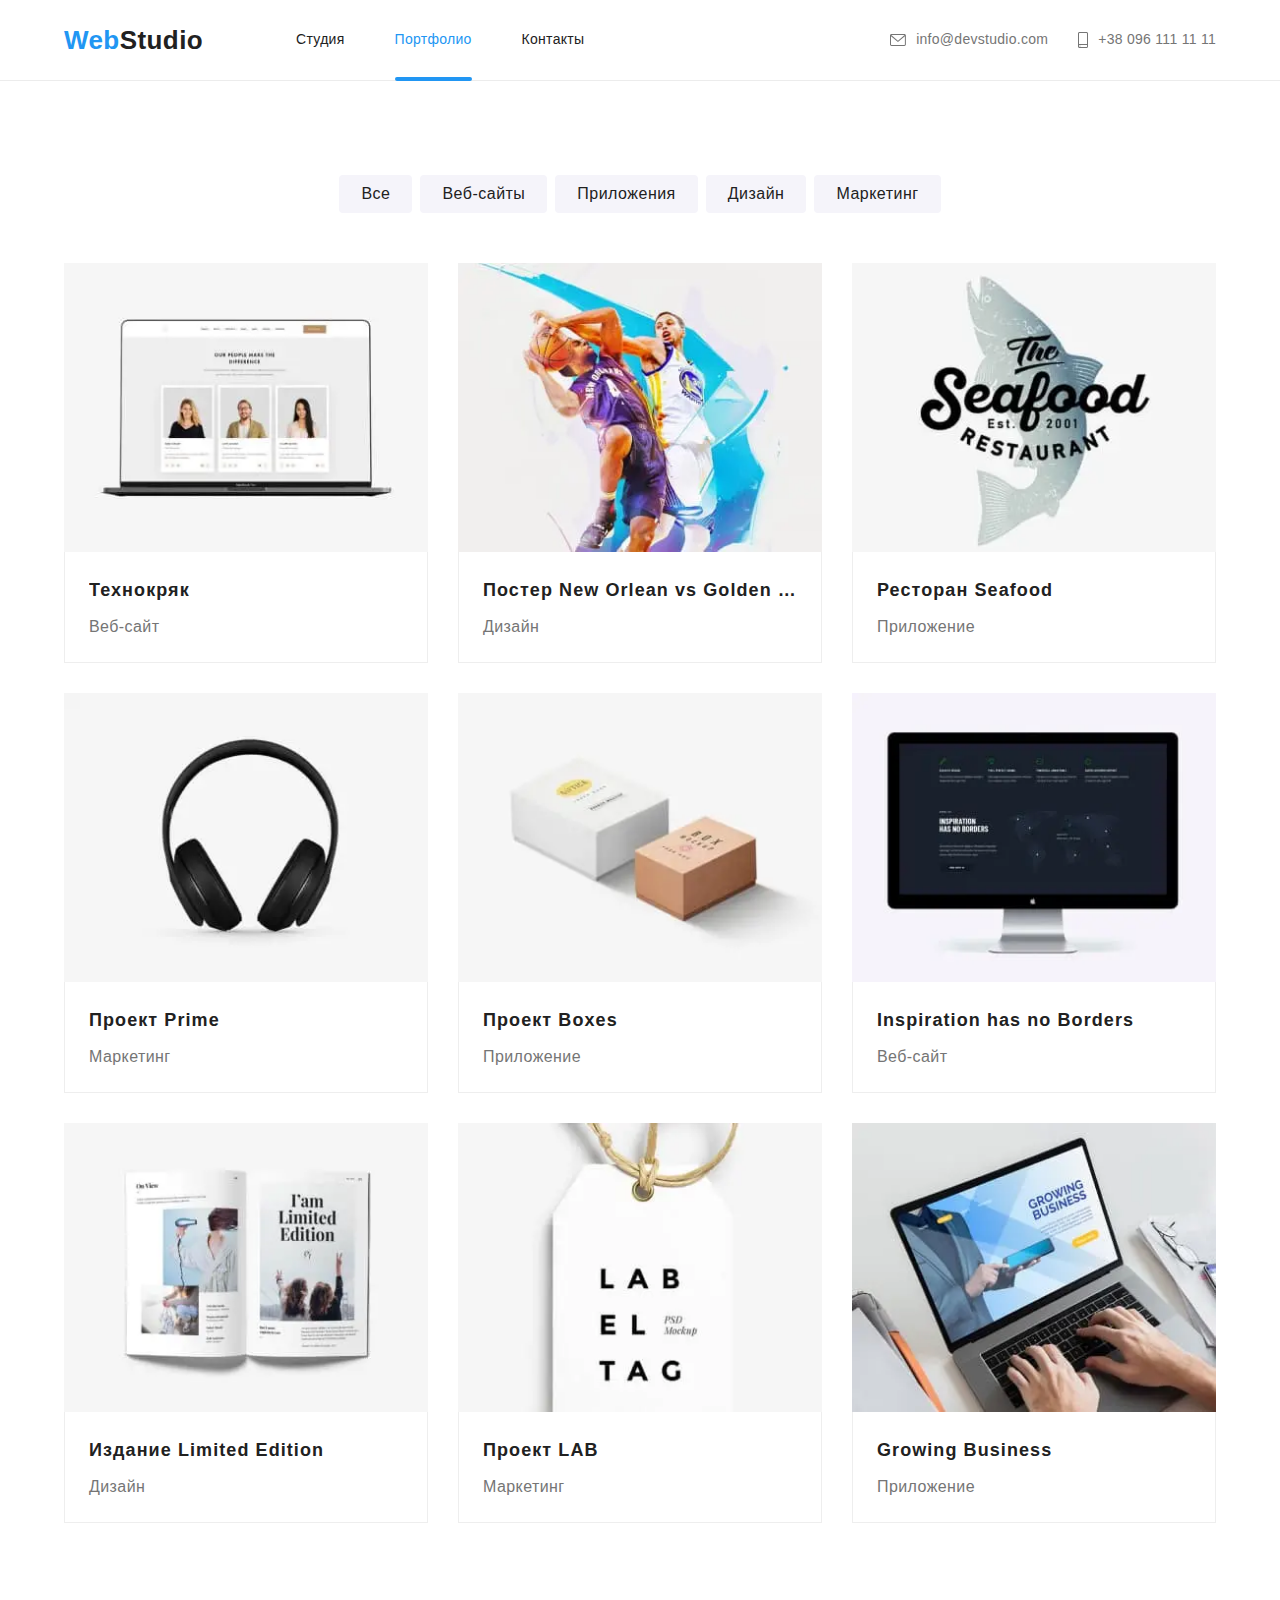
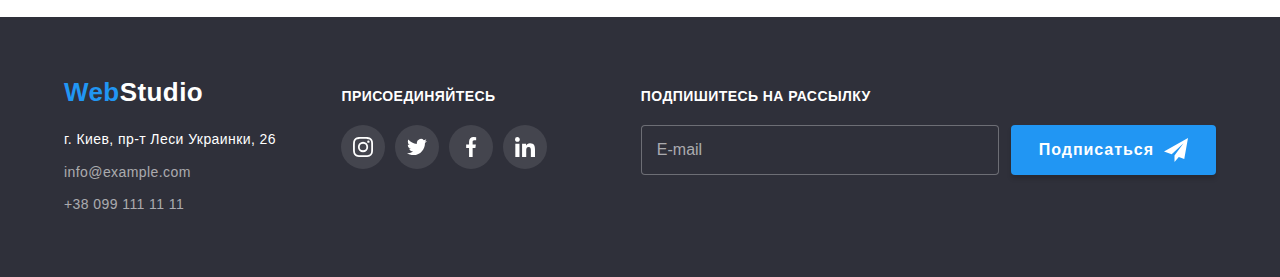
==== commit aa1f8757: "fix modal scroll with body by JS" ====
--- a/portfolio.html
+++ b/portfolio.html
@@ -1,264 +1,662 @@
 <!DOCTYPE html>
 <html lang="ru">
-
-<head>
-    <meta charset="UTF-8">
-    <meta http-equiv="X-UA-Compatible" content="IE=edge">
-    <meta name="viewport" content="width=device-width, initial-scale=1.0">
-    <title>Студия</title>
-    <link href="https://fonts.googleapis.com/css2?family=Raleway:wght@700&family=Roboto:wght@400;500;700;900&display=swap"
-            rel="stylesheet">
-    <link rel="stylesheet" href="https://cdnjs.cloudflare.com/ajax/libs/modern-normalize/1.1.0/modern-normalize.min.css"
-        integrity="sha512-wpPYUAdjBVSE4KJnH1VR1HeZfpl1ub8YT/NKx4PuQ5NmX2tKuGu6U/JRp5y+Y8XG2tV+wKQpNHVUX03MfMFn9Q=="
-        crossorigin="anonymous" referrerpolicy="no-referrer"/>
-    <link rel="stylesheet" href="./css/main.min.css">
-</head>
-
-<body>
+  <head>
+    <meta charset="UTF-8" />
+    <meta name="viewport" content="width=device-width, initial-scale=1.0" />
+    <meta http-equiv="X-UA-Compatible" content="IE=Edge" />
+    <title>Портфолио | Web Studio</title>
+    <meta name="description" content="Портфолио со всеми работами компании Web Studio" />
+
+    <link rel="stylesheet" href="./css/portfolio.min.css" />
+    <link rel="shortcut icon" href="./images/favicon.svg" type="image/x-icon" />
+
+    <link rel="preload" href="./fonts/Roboto-Regular.ttf" as="font" type="font/ttf" crossorigin />
+    <link rel="preload" href="./fonts/Roboto-Medium.ttf" as="font" type="font/ttf" crossorigin />
+    <link rel="preload" href="./fonts/Roboto-Bold.ttf" as="font" type="font/ttf" crossorigin />
+    <link rel="preload" href="./fonts/Roboto-Black.ttf" as="font" type="font/ttf" crossorigin />
+    <link rel="preload" href="./fonts/Raleway-Bold.ttf" as="font" type="font/ttf" crossorigin />
+  </head>
+  <body>
     <header class="header">
-        <div class="container">
-            <div class="headerSection">
-                <nav class="mainNav">
-                    <a href="/" class="logo"><span class="logo__accent">Web</span>Studio</a>
-                    <ul class="siteNav">
-                        <li class="siteNav__item"><a class="siteNav__link" href="/">Студия</a></li>
-                        <li class="siteNav__item"><a class="siteNav__link siteNav__link--current" href="./portfolio.html">Портфолио</a></li>
-                        <li class="siteNav__item"><a class="siteNav__link" href="/">Контакты</a></li>
-                    </ul>
-                </nav>
-                <ul class="addressNav">
-                    <li class="addressNav__item">
-                        <a class="addressNav__link" href="mailto:info@devstudio.com/">info@devstudio.com
-                            <svg class="addressNav__icon">
-                                <use href="./images/icons.svg#icon-e-mail-1"></use>
-                            </svg>
-                        </a>
-                    </li>
-                    <li class="addressNav__item">
-                        <a class="addressNav__link" href="tel:+380961111111">+38 096 111 11 11
-                            <svg class="addressNav__icon">
-                                <use href="./images/icons.svg#icon-smartphone-1"></use>
-                            </svg>
-                        </a>
-                    </li>
-                </ul>
-            </div>
+      <div class="container main-nav">
+        <!-- Лого в хедере -->
+        <a href="./index.html" class="logo header__logo"><span class="logo__text">Web</span>Studio</a>
+
+        <!-- Мобильное меню-бургер -->
+        <button type="button" class="mobile-button" aria-expanded="false" aria-controls="menu-container" data-menu-button>
+          <svg width="40" height="40" aria-label="Переключатель мобильного меню" class="mobile-button__icon">
+            <use class="icon-cross" href="./images/sprite.svg#icon-cross"></use>
+            <use class="icon-menu" href="./images/sprite.svg#icon-mobile-menu"></use>
+          </svg>
+        </button>
+
+        <div class="menu-container" id="menu-container" data-menu>
+          <!-- Меню в хедере -->
+          <nav>
+            <ul class="menu">
+              <li class="menu__item">
+                <a href="./index.html" class="menu__link">Студия</a>
+              </li>
+              <li class="menu__item">
+                <a href="./portfolio.html" class="menu__link menu__link--current">Портфолио</a>
+              </li>
+              <li class="menu__item">
+                <a href="#" class="menu__link">Контакты</a>
+              </li>
+            </ul>
+          </nav>
+
+          <!-- Контакты в хедере -->
+          <ul class="contacts">
+            <li class="contacts__item">
+              <a href="mailto:info@devstudio.com" class="contacts__link">
+                <div class="contacts__icon">
+                  <svg class="contacts__mail" width="16" height="12">
+                    <use href="./images/sprite.svg#icon-head-mail"></use>
+                  </svg>
+
+                  info@devstudio.com
+                </div></a
+              >
+            </li>
+            <li class="contacts__item">
+              <a href="tel:+380961111111" class="contacts__link">
+                <div class="contacts__icon">
+                  <svg class="contacts__phone" width="10" height="16">
+                    <use href="./images/sprite.svg#icon-head-phone"></use>
+                  </svg>
+
+                  +38 096 111 11 11
+                </div>
+              </a>
+            </li>
+          </ul>
         </div>
+      </div>
     </header>
 
     <main>
-        <section class="section">
-            <div class="container">
-                <h1 class="section__title section__title--visually-hidden">Наши проекты</h1>
-                <ul class="filterButton list">
-                    <li class="filterButton__item"><button type="button" class="filterButton__buttonOn">Все</button></li>
-                    <li class="filterButton__item"><button type="button" class="filterButton__buttonOff">Веб-сайты</button></li>
-                    <li class="filterButton__item"><button type="button" class="filterButton__buttonOff">Приложения</button></li>
-                    <li class="filterButton__item"><button type="button" class="filterButton__buttonOff">Дизайн</button></li>
-                    <li class="filterButton__item"><button type="button" class="filterButton__buttonOff">Маркетинг</button></li>
-                </ul>
-                <ul class="projectList list">
-                    <li class="projectList__item">
-                        <a href="#" class="projectList__link">
-                            <div class="projectList__card">
-                                <img class="projectList__image" src="./images/tehnokryak-1.jpg" alt="Открытый ноутбук с загруженным сайтом">
-                                <div class="projectList__thumb">
-                                    <p>Технокряк это современная площадка распространения коронавируса. Компании используют эту платформу для цифрового
-                                        шпионажа и атак на защищённые сервера конкурентов.</p>
-                                </div>
-                            </div>
-                            <div class="projectList__projectInfo">
-                                <h2 class="projectList__projectName">Технокряк</h2>
-                                <p class="projectList__projectType">Веб-сайт</p>
-                            </div>
-                        </a>
-                    </li>
-                    <li class="projectList__item">
-                        <a href="#" class="projectList__link">
-                            <div class="projectList__card">
-                                <img class="projectList__image" src="./images/new-orlean-1.jpg" alt="Постер баскетбольных команд Нью Орлеан и Голден стар">
-                                <div class="projectList__thumb">
-                                    <p>Технокряк это современная площадка распространения коронавируса. Компании используют эту платформу для цифрового
-                                        шпионажа и атак на защищённые сервера конкурентов.</p>
-                                </div>
-                            </div>
-                            <div class="projectList__projectInfo">
-                                <h2 class="projectList__projectName">Постер New Orlean vs Golden Star</h2>
-                                <p class="projectList__projectType">Дизайн</p>
-                            </div>
-                        </a>
-                    </li>
-                    <li class="projectList__item">
-                        <a href="#" class="projectList__link">
-                            <div class="projectList__card">
-                                <img class="projectList__image" src="./images/seafood-1.jpg" alt="Логотип ресторана Си фуд">
-                                <div class="projectList__thumb">
-                                    <p>Технокряк это современная площадка распространения коронавируса. Компании используют эту платформу для цифрового
-                                        шпионажа и атак на защищённые сервера конкурентов.</p>
-                                </div>
-                            </div>
-                            <div class="projectList__projectInfo">
-                                <h2 class="projectList__projectName">Ресторан Seafood</h2>
-                                <p class="projectList__projectType">Приложение</p>
-                            </div>
-                        </a>
-                    </li>
-                    <li class="projectList__item">
-                        <a href="#" class="projectList__link">
-                            <div class="projectList__card">
-                                <img class="projectList__image" src="./images/prime-1.jpg" alt="Наушники">
-                                <div class="projectList__thumb">
-                                    <p>Технокряк это современная площадка распространения коронавируса. Компании используют эту платформу для цифрового
-                                        шпионажа и атак на защищённые сервера конкурентов.</p>
-                                </div>
-                            </div>
-                            <div class="projectList__projectInfo">
-                                <h2 class="projectList__projectName">Проект Prime</h2>
-                                <p class="projectList__projectType">Маркетинг</p>
-                            </div>
-                        </a>
-                    </li>
-                    <li class="projectList__item">
-                        <a href="#" class="projectList__link">
-                            <div class="projectList__card">
-                                <img class="projectList__image" src="./images/boxes-1.jpg" alt="Две коробки, расположенные рядом">
-                                <div class="projectList__thumb">
-                                    <p>Технокряк это современная площадка распространения коронавируса. Компании используют эту платформу для цифрового
-                                        шпионажа и атак на защищённые сервера конкурентов.</p>
-                                </div>
-                            </div>
-                            <div class="projectList__projectInfo">
-                                <h2 class="projectList__projectName">Проект Boxes</h2>
-                                <p class="projectList__projectType">Приложение</p>
-                            </div>
-                        </a>
-                    </li>
-                    <li class="projectList__item">
-                        <a href="#" class="projectList__link">
-                            <div class="projectList__card">
-                                <img class="projectList__image" src="./images/inspiration-1.jpg" alt="Монитор компьютера">
-                                <div class="projectList__thumb">
-                                    <p>Технокряк это современная площадка распространения коронавируса. Компании используют эту платформу для цифрового
-                                        шпионажа и атак на защищённые сервера конкурентов.</p>
-                                </div>
-                            </div>
-                            <div class="projectList__projectInfo">
-                                <h2 class="projectList__projectName">Inspiration has no Borders</h2>
-                                <p class="projectList__projectType">Веб-сайт</p>
-                            </div>
-                        </a>
-                    </li>
-                    <li class="projectList__item">
-                        <a href="#" class="projectList__link">
-                            <div class="projectList__card">
-                                <img class="projectList__image" src="./images/limited-edition-1.jpg" alt="Раскрытая книга">
-                                <div class="projectList__thumb">
-                                    <p>Технокряк это современная площадка распространения коронавируса. Компании используют эту платформу для цифрового
-                                        шпионажа и атак на защищённые сервера конкурентов.</p>
-                                </div>
-                            </div>
-                            <div class="projectList__projectInfo">
-                                <h2 class="projectList__projectName">Издание Limited Edition</h2>
-                                <p class="projectList__projectType">Дизайн</p>
-                            </div>
-                        </a>
-                    </li>
-                    <li class="projectList__item">
-                        <a href="#" class="projectList__link">
-                            <div class="projectList__card">
-                                <img class="projectList__image" src="./images/lab-1.jpg" alt="Бирка с надписью">
-                                <div class="projectList__thumb">
-                                    <p>Технокряк это современная площадка распространения коронавируса. Компании используют эту платформу для цифрового
-                                        шпионажа и атак на защищённые сервера конкурентов.</p>
-                                </div>
-                            </div>
-                            <div class="projectList__projectInfo">
-                                <h2 class="projectList__projectName">Проект LAB</h2>
-                                <p class="projectList__projectType">Маркетинг</p>
-                            </div>
-                        </a>
-                    </li>
-                    <li class="projectList__item">
-                        <a href="#" class="projectList__link">
-                            <div class="projectList__card">
-                                <img class="projectList__image" src="./images/growing-business-1.jpg" alt="Открытый ноутбук, мужчина работает на ноутбуке">
-                                <div class="projectList__thumb">
-                                    <p>Технокряк это современная площадка распространения коронавируса. Компании используют эту платформу для цифрового
-                                        шпионажа и атак на защищённые сервера конкурентов.</p>
-                                </div>
-                            </div>
-                            <div class="projectList__projectInfo">
-                                <h2 class="projectList__projectName">Growing Business</h2>
-                                <p class="projectList__projectType">Приложение</p>
-                            </div>
-                        </a>
-                    </li>
-                </ul>
-            </div>
+      <div class="container">
+        <section class="section portfolio">
+          <!-- Кнопки-фильтры -->
+          <ul class="filters">
+            <li class="filters__item">
+              <button type="button" class="filters__btn">Все</button>
+            </li>
+
+            <li class="filters__item">
+              <button type="button" class="filters__btn">Веб-сайты</button>
+            </li>
+            <li class="filters__item">
+              <button type="button" class="filters__btn">Приложения</button>
+            </li>
+            <li class="filters__item">
+              <button type="button" class="filters__btn">Дизайн</button>
+            </li>
+            <li class="filters__item">
+              <button type="button" class="filters__btn">Маркетинг</button>
+            </li>
+          </ul>
+
+          <!-- Портфолио -->
+          <ul class="portfolio__list">
+            <li class="portfolio__item">
+              <a href="#" class="portfolio__link">
+                <div class="portfolio__thumb">
+                  <picture>
+                    <source
+                      srcset="./images/desktop/portfolio-1-1200@1x.webp 1x, ./images/desktop/portfolio-1-1200@2x.webp 2x"
+                      type="image/webp"
+                      media="(min-width: 1200px)"
+                    />
+                    <source
+                      srcset="./images/tablet/portfolio-1-768@1x.webp 1x, ./images/tablet/portfolio-1-768@2x.webp 2x"
+                      type="image/webp"
+                      media="(min-width: 768px)"
+                    />
+                    <source
+                      srcset="./images/mobile/portfolio-1-480@1x.webp 1x, ./images/mobile/portfolio-1-480@2x.webp 2x"
+                      type="image/webp"
+                      media="(max-width: 767px)"
+                    />
+
+                    <source
+                      srcset="./images/desktop/portfolio-1-1200@1x.jpg 1x, ./images/desktop/portfolio-1-1200@2x.jpg 2x"
+                      media="(min-width: 1200px)"
+                    />
+                    <source
+                      srcset="./images/tablet/portfolio-1-768@1x.jpg 1x, ./images/tablet/portfolio-1-768@2x.jpg 2x"
+                      media="(min-width: 768px)"
+                    />
+                    <source
+                      srcset="./images/mobile/portfolio-1-480@1x.jpg 1x, ./images/mobile/portfolio-1-480@2x.jpg 2x"
+                      media="(max-width: 767px)"
+                    />
+
+                    <img
+                      src="./images/mobile/portfolio-1-480@1x.jpg"
+                      loading="lazy"
+                      alt="Пример сайта"
+                      width="450"
+                      height="294"
+                    />
+                  </picture>
+                  <p class="portfolio__tooltip">
+                    Технокряк это современная площадка распространения коронавируса. Компании используют эту платформу для цифрового
+                    шпионажа и атак на защищённые сервера конкурентов.
+                  </p>
+                </div>
+                <div class="portfolio__content">
+                  <h2 class="portfolio__title">Технокряк</h2>
+                  <p class="portfolio__text">Веб-сайт</p>
+                </div>
+              </a>
+            </li>
+
+            <li class="portfolio__item">
+              <a href="#" class="portfolio__link">
+                <div class="portfolio__thumb">
+                  <picture>
+                    <source
+                      srcset="./images/desktop/portfolio-2-1200@1x.webp 1x, ./images/desktop/portfolio-2-1200@2x.webp 2x"
+                      type="image/webp"
+                      media="(min-width: 1200px)"
+                    />
+                    <source
+                      srcset="./images/tablet/portfolio-2-768@1x.webp 1x, ./images/tablet/portfolio-2-768@2x.webp 2x"
+                      type="image/webp"
+                      media="(min-width: 768px)"
+                    />
+                    <source
+                      srcset="./images/mobile/portfolio-2-480@1x.webp 1x, ./images/mobile/portfolio-2-480@2x.webp 2x"
+                      type="image/webp"
+                      media="(max-width: 767px)"
+                    />
+
+                    <source
+                      srcset="./images/desktop/portfolio-2-1200@1x.jpg 1x, ./images/desktop/portfolio-2-1200@2x.jpg 2x"
+                      media="(min-width: 1200px)"
+                    />
+                    <source
+                      srcset="./images/tablet/portfolio-2-768@1x.jpg 1x, ./images/tablet/portfolio-2-768@2x.jpg 2x"
+                      media="(min-width: 768px)"
+                    />
+                    <source
+                      srcset="./images/mobile/portfolio-2-480@1x.jpg 1x, ./images/mobile/portfolio-2-480@2x.jpg 2x"
+                      media="(max-width: 767px)"
+                    />
+
+                    <img
+                      src="./images/mobile/portfolio-2-480@1x.jpg"
+                      loading="lazy"
+                      alt="Два мужчины играют в баскетбол"
+                      width="450"
+                      height="294"
+                    />
+                  </picture>
+                  <p class="portfolio__tooltip">
+                    Технокряк это современная площадка распространения коронавируса. Компании используют эту платформу для цифрового
+                    шпионажа и атак на защищённые сервера конкурентов.
+                  </p>
+                </div>
+                <div class="portfolio__content">
+                  <h2 class="portfolio__title">Постер New Orlean vs Golden Star</h2>
+                  <p class="portfolio__text">Дизайн</p>
+                </div>
+              </a>
+            </li>
+            <li class="portfolio__item">
+              <a href="#" class="portfolio__link">
+                <div class="portfolio__thumb">
+                  <picture>
+                    <source
+                      srcset="./images/desktop/portfolio-3-1200@1x.webp 1x, ./images/desktop/portfolio-3-1200@2x.webp 2x"
+                      type="image/webp"
+                      media="(min-width: 1200px)"
+                    />
+                    <source
+                      srcset="./images/tablet/portfolio-3-768@1x.webp 1x, ./images/tablet/portfolio-3-768@2x.webp 2x"
+                      type="image/webp"
+                      media="(min-width: 768px)"
+                    />
+                    <source
+                      srcset="./images/mobile/portfolio-3-480@1x.webp 1x, ./images/mobile/portfolio-3-480@2x.webp 2x"
+                      type="image/webp"
+                      media="(max-width: 767px)"
+                    />
+
+                    <source
+                      srcset="./images/desktop/portfolio-3-1200@1x.jpg 1x, ./images/desktop/portfolio-3-1200@2x.jpg 2x"
+                      media="(min-width: 1200px)"
+                    />
+                    <source
+                      srcset="./images/tablet/portfolio-3-768@1x.jpg 1x, ./images/tablet/portfolio-3-768@2x.jpg 2x"
+                      media="(min-width: 768px)"
+                    />
+                    <source
+                      srcset="./images/mobile/portfolio-3-480@1x.jpg 1x, ./images/mobile/portfolio-3-480@2x.jpg 2x"
+                      media="(max-width: 767px)"
+                    />
+
+                    <img
+                      src="./images/mobile/portfolio-3-480@1x.jpg"
+                      loading="lazy"
+                      alt="Логотип ресторана с рыбой на фоне"
+                      width="450"
+                      height="294"
+                    />
+                  </picture>
+                  <p class="portfolio__tooltip">
+                    Технокряк это современная площадка распространения коронавируса. Компании используют эту платформу для цифрового
+                    шпионажа и атак на защищённые сервера конкурентов.
+                  </p>
+                </div>
+                <div class="portfolio__content">
+                  <h2 class="portfolio__title">Ресторан Seafood</h2>
+                  <p class="portfolio__text">Приложение</p>
+                </div>
+              </a>
+            </li>
+            <li class="portfolio__item">
+              <a href="#" class="portfolio__link">
+                <div class="portfolio__thumb">
+                  <picture>
+                    <source
+                      srcset="./images/desktop/portfolio-4-1200@1x.webp 1x, ./images/desktop/portfolio-4-1200@2x.webp 2x"
+                      type="image/webp"
+                      media="(min-width: 1200px)"
+                    />
+                    <source
+                      srcset="./images/tablet/portfolio-4-768@1x.webp 1x, ./images/tablet/portfolio-4-768@2x.webp 2x"
+                      type="image/webp"
+                      media="(min-width: 768px)"
+                    />
+                    <source
+                      srcset="./images/mobile/portfolio-4-480@1x.webp 1x, ./images/mobile/portfolio-4-480@2x.webp 2x"
+                      type="image/webp"
+                      media="(max-width: 767px)"
+                    />
+
+                    <source
+                      srcset="./images/desktop/portfolio-4-1200@1x.jpg 1x, ./images/desktop/portfolio-4-1200@2x.jpg 2x"
+                      media="(min-width: 1200px)"
+                    />
+                    <source
+                      srcset="./images/tablet/portfolio-4-768@1x.jpg 1x, ./images/tablet/portfolio-4-768@2x.jpg 2x"
+                      media="(min-width: 768px)"
+                    />
+                    <source
+                      srcset="./images/mobile/portfolio-4-480@1x.jpg 1x, ./images/mobile/portfolio-4-480@2x.jpg 2x"
+                      media="(max-width: 767px)"
+                    />
+
+                    <img
+                      src="./images/mobile/portfolio-4-480@1x.jpg"
+                      loading="lazy"
+                      alt="Наушники"
+                      width="450"
+                      height="294"
+                    />
+                  </picture>
+                  <p class="portfolio__tooltip">
+                    Технокряк это современная площадка распространения коронавируса. Компании используют эту платформу для цифрового
+                    шпионажа и атак на защищённые сервера конкурентов.
+                  </p>
+                </div>
+                <div class="portfolio__content">
+                  <h2 class="portfolio__title">Проект Prime</h2>
+                  <p class="portfolio__text">Маркетинг</p>
+                </div>
+              </a>
+            </li>
+            <li class="portfolio__item">
+              <a href="#" class="portfolio__link">
+                <div class="portfolio__thumb">
+                  <picture>
+                    <source
+                      srcset="./images/desktop/portfolio-5-1200@1x.webp 1x, ./images/desktop/portfolio-5-1200@2x.webp 2x"
+                      type="image/webp"
+                      media="(min-width: 1200px)"
+                    />
+                    <source
+                      srcset="./images/tablet/portfolio-5-768@1x.webp 1x, ./images/tablet/portfolio-5-768@2x.webp 2x"
+                      type="image/webp"
+                      media="(min-width: 768px)"
+                    />
+                    <source
+                      srcset="./images/mobile/portfolio-5-480@1x.webp 1x, ./images/mobile/portfolio-5-480@2x.webp 2x"
+                      type="image/webp"
+                      media="(max-width: 767px)"
+                    />
+
+                    <source
+                      srcset="./images/desktop/portfolio-5-1200@1x.jpg 1x, ./images/desktop/portfolio-5-1200@2x.jpg 2x"
+                      media="(min-width: 1200px)"
+                    />
+                    <source
+                      srcset="./images/tablet/portfolio-5-768@1x.jpg 1x, ./images/tablet/portfolio-5-768@2x.jpg 2x"
+                      media="(min-width: 768px)"
+                    />
+                    <source
+                      srcset="./images/mobile/portfolio-5-480@1x.jpg 1x, ./images/mobile/portfolio-5-480@2x.jpg 2x"
+                      media="(max-width: 767px)"
+                    />
+
+                    <img
+                      src="./images/mobile/portfolio-5-480@1x.jpg"
+                      loading="lazy"
+                      alt="Две коробки"
+                      width="450"
+                      height="294"
+                    />
+                  </picture>
+                  <p class="portfolio__tooltip">
+                    Технокряк это современная площадка распространения коронавируса. Компании используют эту платформу для цифрового
+                    шпионажа и атак на защищённые сервера конкурентов.
+                  </p>
+                </div>
+                <div class="portfolio__content">
+                  <h2 class="portfolio__title">Проект Boxes</h2>
+                  <p class="portfolio__text">Приложение</p>
+                </div>
+              </a>
+            </li>
+            <li class="portfolio__item">
+              <a href="#" class="portfolio__link">
+                <div class="portfolio__thumb">
+                  <picture>
+                    <source
+                      srcset="./images/desktop/portfolio-6-1200@1x.webp 1x, ./images/desktop/portfolio-6-1200@2x.webp 2x"
+                      type="image/webp"
+                      media="(min-width: 1200px)"
+                    />
+                    <source
+                      srcset="./images/tablet/portfolio-6-768@1x.webp 1x, ./images/tablet/portfolio-6-768@2x.webp 2x"
+                      type="image/webp"
+                      media="(min-width: 768px)"
+                    />
+                    <source
+                      srcset="./images/mobile/portfolio-6-480@1x.webp 1x, ./images/mobile/portfolio-6-480@2x.webp 2x"
+                      type="image/webp"
+                      media="(max-width: 767px)"
+                    />
+
+                    <source
+                      srcset="./images/desktop/portfolio-6-1200@1x.jpg 1x, ./images/desktop/portfolio-6-1200@2x.jpg 2x"
+                      media="(min-width: 1200px)"
+                    />
+                    <source
+                      srcset="./images/tablet/portfolio-6-768@1x.jpg 1x, ./images/tablet/portfolio-6-768@2x.jpg 2x"
+                      media="(min-width: 768px)"
+                    />
+                    <source
+                      srcset="./images/mobile/portfolio-6-480@1x.jpg 1x, ./images/mobile/portfolio-6-480@2x.jpg 2x"
+                      media="(max-width: 767px)"
+                    />
+
+                    <img
+                      src="./images/mobile/portfolio-6-480@1x.jpg"
+                      loading="lazy"
+                      alt="Карта мира на темном фоне"
+                      width="450"
+                      height="294"
+                    />
+                  </picture>
+                  <p class="portfolio__tooltip">
+                    Технокряк это современная площадка распространения коронавируса. Компании используют эту платформу для цифрового
+                    шпионажа и атак на защищённые сервера конкурентов.
+                  </p>
+                </div>
+                <div class="portfolio__content">
+                  <h2 class="portfolio__title">Inspiration has no Borders</h2>
+                  <p class="portfolio__text">Веб-сайт</p>
+                </div>
+              </a>
+            </li>
+            <li class="portfolio__item">
+              <a href="#" class="portfolio__link">
+                <div class="portfolio__thumb">
+                  <picture>
+                    <source
+                      srcset="./images/desktop/portfolio-7-1200@1x.webp 1x, ./images/desktop/portfolio-7-1200@2x.webp 2x"
+                      type="image/webp"
+                      media="(min-width: 1200px)"
+                    />
+                    <source
+                      srcset="./images/tablet/portfolio-7-768@1x.webp 1x, ./images/tablet/portfolio-7-768@2x.webp 2x"
+                      type="image/webp"
+                      media="(min-width: 768px)"
+                    />
+                    <source
+                      srcset="./images/mobile/portfolio-7-480@1x.webp 1x, ./images/mobile/portfolio-7-480@2x.webp 2x"
+                      type="image/webp"
+                      media="(max-width: 767px)"
+                    />
+
+                    <source
+                      srcset="./images/desktop/portfolio-7-1200@1x.jpg 1x, ./images/desktop/portfolio-7-1200@2x.jpg 2x"
+                      media="(min-width: 1200px)"
+                    />
+                    <source
+                      srcset="./images/tablet/portfolio-7-768@1x.jpg 1x, ./images/tablet/portfolio-7-768@2x.jpg 2x"
+                      media="(min-width: 768px)"
+                    />
+                    <source
+                      srcset="./images/mobile/portfolio-7-480@1x.jpg 1x, ./images/mobile/portfolio-7-480@2x.jpg 2x"
+                      media="(max-width: 767px)"
+                    />
+
+                    <img
+                      src="./images/mobile/portfolio-7-480@1x.jpg"
+                      loading="lazy"
+                      alt="Разворот книги"
+                      width="450"
+                      height="294"
+                    />
+                  </picture>
+                  <p class="portfolio__tooltip">
+                    Технокряк это современная площадка распространения коронавируса. Компании используют эту платформу для цифрового
+                    шпионажа и атак на защищённые сервера конкурентов.
+                  </p>
+                </div>
+                <div class="portfolio__content">
+                  <h2 class="portfolio__title">Издание Limited Edition</h2>
+                  <p class="portfolio__text">Дизайн</p>
+                </div>
+              </a>
+            </li>
+            <li class="portfolio__item">
+              <a href="#" class="portfolio__link">
+                <div class="portfolio__thumb">
+                  <picture>
+                    <source
+                      srcset="./images/desktop/portfolio-8-1200@1x.webp 1x, ./images/desktop/portfolio-8-1200@2x.webp 2x"
+                      type="image/webp"
+                      media="(min-width: 1200px)"
+                    />
+                    <source
+                      srcset="./images/tablet/portfolio-8-768@1x.webp 1x, ./images/tablet/portfolio-8-768@2x.webp 2x"
+                      type="image/webp"
+                      media="(min-width: 768px)"
+                    />
+                    <source
+                      srcset="./images/mobile/portfolio-8-480@1x.webp 1x, ./images/mobile/portfolio-8-480@2x.webp 2x"
+                      type="image/webp"
+                      media="(max-width: 767px)"
+                    />
+
+                    <source
+                      srcset="./images/desktop/portfolio-8-1200@1x.jpg 1x, ./images/desktop/portfolio-8-1200@2x.jpg 2x"
+                      media="(min-width: 1200px)"
+                    />
+                    <source
+                      srcset="./images/tablet/portfolio-8-768@1x.jpg 1x, ./images/tablet/portfolio-8-768@2x.jpg 2x"
+                      media="(min-width: 768px)"
+                    />
+                    <source
+                      srcset="./images/mobile/portfolio-8-480@1x.jpg 1x, ./images/mobile/portfolio-8-480@2x.jpg 2x"
+                      media="(max-width: 767px)"
+                    />
+
+                    <img
+                      src="./images/mobile/portfolio-8-480@1x.jpg"
+                      loading="lazy"
+                      alt="Белая бирка"
+                      width="450"
+                      height="294"
+                    />
+                  </picture>
+                  <p class="portfolio__tooltip">
+                    Технокряк это современная площадка распространения коронавируса. Компании используют эту платформу для цифрового
+                    шпионажа и атак на защищённые сервера конкурентов.
+                  </p>
+                </div>
+                <div class="portfolio__content">
+                  <h2 class="portfolio__title">Проект LAB</h2>
+                  <p class="portfolio__text">Маркетинг</p>
+                </div>
+              </a>
+            </li>
+            <li class="portfolio__item">
+              <a href="#" class="portfolio__link">
+                <div class="portfolio__thumb">
+                  <picture>
+                    <source
+                      srcset="./images/desktop/portfolio-9-1200@1x.webp 1x, ./images/desktop/portfolio-9-1200@2x.webp 2x"
+                      type="image/webp"
+                      media="(min-width: 1200px)"
+                    />
+                    <source
+                      srcset="./images/tablet/portfolio-9-768@1x.webp 1x, ./images/tablet/portfolio-9-768@2x.webp 2x"
+                      type="image/webp"
+                      media="(min-width: 768px)"
+                    />
+                    <source
+                      srcset="./images/mobile/portfolio-9-480@1x.webp 1x, ./images/mobile/portfolio-9-480@2x.webp 2x"
+                      type="image/webp"
+                      media="(max-width: 767px)"
+                    />
+
+                    <source
+                      srcset="./images/desktop/portfolio-9-1200@1x.jpg 1x, ./images/desktop/portfolio-9-1200@2x.jpg 2x"
+                      media="(min-width: 1200px)"
+                    />
+                    <source
+                      srcset="./images/tablet/portfolio-9-768@1x.jpg 1x, ./images/tablet/portfolio-9-768@2x.jpg 2x"
+                      media="(min-width: 768px)"
+                    />
+                    <source
+                      srcset="./images/mobile/portfolio-9-480@1x.jpg 1x, ./images/mobile/portfolio-9-480@2x.jpg 2x"
+                      media="(max-width: 767px)"
+                    />
+
+                    <img
+                      src="./images/mobile/portfolio-9-480@1x.jpg"
+                      loading="lazy"
+                      alt="Человек печаает на ноутбуке"
+                      width="450"
+                      height="294"
+                    />
+                  </picture>
+                  <p class="portfolio__tooltip">
+                    Технокряк это современная площадка распространения коронавируса. Компании используют эту платформу для цифрового
+                    шпионажа и атак на защищённые сервера конкурентов.
+                  </p>
+                </div>
+                <div class="portfolio__content">
+                  <h2 class="portfolio__title">Growing Business</h2>
+                  <p class="portfolio__text">Приложение</p>
+                </div>
+              </a>
+            </li>
+          </ul>
         </section>
+      </div>
     </main>
-    <footer class="footerSection section">
-        <div class="footerContainer container">
-            <div class="footerLogo">
-                <a class="footerLogo" href="/"><span class="logo__accent">Web</span>Studio</a>
-                <address>
-                    <ul class="footerContacts">
-                        <li class="footerContacts__item"><a class="footerContacts__address"
-                                href="https://www.google.com/search?q=%D0%B3.+%D0%9A%D0%B8%D0%B5%D0%B2%2C+%D0%BF%D1%80-%D1%82+%D0%9B%D0%B5%D1%81%D0%B8+%D0%A3%D0%BA%D1%80%D0%B0%D0%B8%D0%BD%D0%BA%D0%B8%2C+26&rlz=1C1IXYC_ruUA980UA980&oq=%D0%B3.+%D0%9A%D0%B8%D0%B5%D0%B2%2C+%D0%BF%D1%80-%D1%82+%D0%9B%D0%B5%D1%81%D0%B8+%D0%A3%D0%BA%D1%80%D0%B0%D0%B8%D0%BD%D0%BA%D0%B8%2C+26&aqs=chrome..69i57j0i512.1226j0j7&sourceid=chrome&ie=UTF-8#">г.
-                                Киев, пр-т Леси Украинки, 26</a></li>
-                        <li class="footerContacts__item"><a class="footerContacts__mail"
-                                href="mailto:info@example.com">info@example.com</a></li>
-                        <li class="footerContacts__item"><a class="footerContacts__tel" href="tel:+380991111111">+38 099 111
-                                11 11</a></li>
-                    </ul>
-                </address>
-            </div>
-            <div class="footerNetworks">
-                <h3 class="footerNetworks__title">ПРИСОЕДИНЯЙТЕСЬ</h3>
-                <ul class="socialNetworksList socialNetworksList--marginTop">
-                    <li class="socialNetworksList__item socialNetworksList__item--bg">
-                        <a href="#" class="socialNetworksList__link">
-                            <svg class="socialNetworksList__icon">
-                                <use href="./images/icons.svg#icon-instagram-1"></use>
-                            </svg>
-                        </a>
-                    </li>
-                    <li class="socialNetworksList__item socialNetworksList__item--bg">
-                        <a href="#" class="socialNetworksList__link">
-                            <svg class="socialNetworksList__icon">
-                                <use href="./images/icons.svg#icon-twitter-1"></use>
-                            </svg>
-                        </a>
-                    </li>
-                    <li class="socialNetworksList__item socialNetworksList__item--bg">
-                        <a href="#" class="socialNetworksList__link">
-                            <svg class="socialNetworksList__icon">
-                                <use href="./images/icons.svg#icon-facebook-1"></use>
-                            </svg>
-                        </a>
-                    </li>
-                    <li class="socialNetworksList__item socialNetworksList__item--bg">
-                        <a href="#" class="socialNetworksList__link">
-                            <svg class="socialNetworksList__icon">
-                                <use href="./images/icons.svg#icon-linkedin-1"></use>
-                            </svg>
-                        </a>
-                    </li>
-                </ul>
-            </div>
-            <form class="appeal">
-                <label class="appeal__title" for="label-appeal">Подпишитесь на рассылку</label>
-                <div class="appeal__fields">
-                    <input class="appeal__input" type="email" name="email" id="label-appeal" placeholder="E-mail" />
-                    <button class="appeal__submitButton" type="submit">Подписаться
-                        <svg class="appeal__submitIcon">
-                            <use href="./images/icons.svg#icon-send-1"></use>
-                        </svg>
-                    </button>
-                </div>
+
+    <footer class="footer">
+      <div class="container">
+        <div class="footer-blocks">
+          <!-- Адрес в футере -->
+          <div class="address-block">
+            <!-- Логотип в футере -->
+            <a href="./index.html" class="logo footer__logo"><span class="logo__text">Web</span>Studio</a>
+
+            <!-- Контакты в футере -->
+            <address class="adress">
+              <p class="adress__map">г. Киев, пр-т Леси Украинки, 26</p>
+              <ul class="adress__list">
+                <li class="adress__item">
+                  <a href="mailto:info@example.com" class="adress__link">info@example.com</a>
+                </li>
+                <li class="adress__item">
+                  <a href="tel:+380991111111" class="adress__link">+38 099 111 11 11</a>
+                </li>
+              </ul>
+            </address>
+          </div>
+
+          <!-- Соц сети в футере -->
+          <div class="networks">
+            <b class="networks__title">Присоединяйтесь</b>
+            <ul class="networks__list">
+              <li class="networks__item">
+                <a href="#" class="media-link networks__link" aria-label="Instagram">
+                  <svg class="media-icon networks__icon" width="20" height="20">
+                    <use href="./images/sprite.svg#icon-instagram"></use>
+                  </svg>
+                </a>
+              </li>
+              <li class="networks__item">
+                <a href="#" class="media-link networks__link" aria-label="Twiter">
+                  <svg class="media-icon networks__icon" width="20" height="20">
+                    <use href="./images/sprite.svg#icon-twitter"></use>
+                  </svg>
+                </a>
+              </li>
+              <li class="networks__item">
+                <a href="#" class="media-link networks__link" aria-label="Facebook">
+                  <svg class="media-icon networks__icon" width="20" height="20">
+                    <use href="./images/sprite.svg#icon-facebook"></use>
+                  </svg>
+                </a>
+              </li>
+              <li class="networks__item">
+                <a href="#" class="media-link networks__link" aria-label="LinkedIn">
+                  <svg class="media-icon networks__icon" width="20" height="20">
+                    <use href="./images/sprite.svg#icon-linkedin"></use>
+                  </svg>
+                </a>
+              </li>
+            </ul>
+          </div>
+
+          <!-- Форма подписки в футере -->
+          <div class="subscribe">
+            <b class="networks__title">Подпишитесь на рассылку</b>
+            <form class="subscribe__field">
+              <input
+                type="email"
+                name="subscribe-email"
+                id="subscribe-email"
+                placeholder="E-mail"
+                required
+                class="subscribe__input"
+                aria-label="Введите почту для будущей рассылки"
+              />
+              <button type="submit" class="btn subscribe__btn" aria-label="Оформляет подписку на рассылку">
+                <span>Подписаться</span>
+                <svg class="subscribe__icon" width="24" height="24">
+                  <use href="./images/sprite.svg#icon-send"></use>
+                </svg>
+              </button>
             </form>
+          </div>
         </div>
+      </div>
     </footer>
-</body>
-
-</html>+
+    <!-- Скрипт для мобильного меню -->
+    <script src="./js/menu.js"></script>
+  </body>
+</html>
--- a/css/portfolio.min.css
+++ b/css/portfolio.min.css
@@ -0,0 +1,2 @@
+.filters,.portfolio__list,.menu,.contacts,.adress__list,.networks__list{padding:0;margin:0;list-style:none}@font-face{font-family:"Raleway";src:local("Raleway"),url("../fonts/Raleway-Bold.ttf") format("truetype");font-weight:700;font-style:normal;font-display:fallback}@font-face{font-family:"Roboto";src:local("Roboto"),url("../fonts/Roboto-Regular.ttf") format("truetype");font-weight:400;font-style:normal;font-display:fallback}@font-face{font-family:"Roboto";src:local("Roboto"),url("../fonts/Roboto-Medium.ttf") format("truetype");font-weight:500;font-style:normal;font-display:fallback}@font-face{font-family:"Roboto";src:local("Roboto"),url("../fonts/Roboto-Bold.ttf") format("truetype");font-weight:700;font-style:normal;font-display:fallback}@font-face{font-family:"Roboto";src:local("Roboto"),url("../fonts/Roboto-Black.ttf") format("truetype");font-weight:900;font-style:normal;font-display:fallback}/*! modern-normalize v0.7.0 | MIT License | https://github.com/sindresorhus/modern-normalize */*,::after,::before{-webkit-box-sizing:border-box;box-sizing:border-box}:root{-moz-tab-size:4;-o-tab-size:4;tab-size:4}html{line-height:1.15;-webkit-text-size-adjust:100%}body{margin:0}body{font-family:system-ui,-apple-system,'Segoe UI',Roboto,Helvetica,Arial,sans-serif,'Apple Color Emoji','Segoe UI Emoji'}hr{height:0}abbr[title]{-webkit-text-decoration:underline dotted;text-decoration:underline dotted}b,strong{font-weight:bolder}code,kbd,pre,samp{font-family:ui-monospace,SFMono-Regular,Consolas,'Liberation Mono',Menlo,monospace;font-size:1em}small{font-size:80%}sub,sup{font-size:75%;line-height:0;position:relative;vertical-align:baseline}sub{bottom:-.25em}sup{top:-.5em}button,input,optgroup,select,textarea{font-family:inherit;font-size:100%;line-height:1.15;margin:0}button,select{text-transform:none}[type=button],[type=reset],[type=submit],button{-webkit-appearance:button}[type=button]::-moz-focus-inner,[type=reset]::-moz-focus-inner,[type=submit]::-moz-focus-inner,button::-moz-focus-inner{border-style:none;padding:0}[type=button]:-moz-focusring,[type=reset]:-moz-focusring,[type=submit]:-moz-focusring,button:-moz-focusring{outline:1px dotted ButtonText}legend{padding:0}progress{vertical-align:baseline}[type=number]::-webkit-inner-spin-button,[type=number]::-webkit-outer-spin-button{height:auto}[type=search]{-webkit-appearance:textfield;outline-offset:-2px}[type=search]::-webkit-search-decoration{-webkit-appearance:none}::-webkit-file-upload-button{-webkit-appearance:button;font:inherit}summary{display:list-item}body{background-color:#fff;color:#757575;font-family:Roboto,sans-serif;letter-spacing:0.03em;font-size:14px;line-height:1.71}body.modal-open{overflow:hidden}@media screen and (max-width: 767px){body{padding-top:60px}}img{display:block;max-width:100%;height:auto}.visually-hidden{position:absolute;width:1px;height:1px;margin:-1px;border:0;padding:0;clip:rect(0 0 0 0);overflow:hidden}.header{border-bottom:1px solid #ececec}@media screen and (max-width: 767px){.header{position:fixed;top:0;width:100%;background-color:#fff;z-index:1}}@media screen and (max-width: 767px){.main-nav{display:-webkit-box;display:-ms-flexbox;display:flex;-webkit-box-pack:justify;-ms-flex-pack:justify;justify-content:space-between;-webkit-box-align:center;-ms-flex-align:center;align-items:center;height:60px}}@media screen and (min-width: 768px){.main-nav{display:-webkit-box;display:-ms-flexbox;display:flex;-webkit-box-pack:justify;-ms-flex-pack:justify;justify-content:space-between;-webkit-box-align:center;-ms-flex-align:center;align-items:center}}.filters{display:-webkit-box;display:-ms-flexbox;display:flex}@media screen and (max-width: 767px){.filters{-ms-flex-wrap:wrap;flex-wrap:wrap;margin-bottom:40px}}@media screen and (min-width: 768px) and (max-width: 1199px){.filters{-ms-flex-wrap:nowrap;flex-wrap:nowrap;-webkit-box-pack:center;-ms-flex-pack:center;justify-content:center;margin-bottom:30px}}@media screen and (min-width: 1200px){.filters{-webkit-box-pack:center;-ms-flex-pack:center;justify-content:center;margin-bottom:50px}}@media screen and (max-width: 767px){.filters__item:not(:last-child){margin-right:8px}.filters__item:not(:nth-last-child(-n+2)){margin-bottom:15px}}@media screen and (min-width: 768px) and (max-width: 1199px){.filters__item:not(:last-child){margin-right:8px}}@media screen and (min-width: 1200px){.filters__item:not(:last-child){margin-right:8px}}.filters__btn{display:inline-block;min-width:73px;height:38px;padding:6px 22px;border-radius:4px;border:0px solid transparent;background-color:#f5f4fa;color:#212121;font-family:inherit;font-weight:500;font-size:16px;line-height:1.62;text-align:center;letter-spacing:0.03em;-webkit-transition:all 250ms cubic-bezier(0.4, 0, 0.2, 1);transition:all 250ms cubic-bezier(0.4, 0, 0.2, 1)}.filters__btn:hover,.filters__btn:focus{background-color:#2196f3;-webkit-box-shadow:0px 4px 4px rgba(0,0,0,0.15);box-shadow:0px 4px 4px rgba(0,0,0,0.15);color:#fff;cursor:pointer}@media screen and (min-width: 768px) and (max-width: 1199px){.portfolio__list{display:-webkit-box;display:-ms-flexbox;display:flex;-ms-flex-wrap:wrap;flex-wrap:wrap}}@media screen and (min-width: 1200px){.portfolio__list{display:-webkit-box;display:-ms-flexbox;display:flex;-ms-flex-wrap:wrap;flex-wrap:wrap}}.portfolio__item{height:100%;-webkit-transition:-webkit-box-shadow 250ms cubic-bezier(0.4, 0, 0.2, 1);transition:-webkit-box-shadow 250ms cubic-bezier(0.4, 0, 0.2, 1);transition:box-shadow 250ms cubic-bezier(0.4, 0, 0.2, 1);transition:box-shadow 250ms cubic-bezier(0.4, 0, 0.2, 1), -webkit-box-shadow 250ms cubic-bezier(0.4, 0, 0.2, 1)}@media screen and (max-width: 767px){.portfolio__item:not(:last-child){margin-bottom:30px}}@media screen and (min-width: 768px) and (max-width: 1199px){.portfolio__item{width:calc((100% - 1 * 30px) / 2)}.portfolio__item:nth-last-child(n+2){margin-bottom:30px}.portfolio__item:not(:nth-child(2n)){margin-right:30px}}@media screen and (min-width: 1200px){.portfolio__item{width:calc((100% - 2 * 30px) / 3)}.portfolio__item:nth-last-child(n+4){margin-bottom:30px}.portfolio__item:not(:nth-child(3n)){margin-right:30px}}.portfolio__item:hover,.portfolio__item:focus{-webkit-box-shadow:0px 1px 1px rgba(0,0,0,0.12),0px 4px 4px rgba(0,0,0,0.06),1px 4px 6px rgba(0,0,0,0.16);box-shadow:0px 1px 1px rgba(0,0,0,0.12),0px 4px 4px rgba(0,0,0,0.06),1px 4px 6px rgba(0,0,0,0.16)}.portfolio__link{text-decoration:none}.portfolio__thumb{position:relative;overflow:hidden}.portfolio__tooltip{position:absolute;bottom:0;left:0;-webkit-transform:translate(0, 100%);transform:translate(0, 100%);display:-webkit-box;display:-ms-flexbox;display:flex;-webkit-box-pack:center;-ms-flex-pack:center;justify-content:center;-webkit-box-align:center;-ms-flex-align:center;align-items:center;width:100%;height:100%;margin:0;padding:24px 24px 0;background-color:rgba(33,150,243,0.9);color:#fff;font-size:18px;line-height:1.56;-webkit-transition:all 250ms cubic-bezier(0.4, 0, 0.2, 1);transition:all 250ms cubic-bezier(0.4, 0, 0.2, 1);opacity:0}.portfolio__link:hover .portfolio__tooltip,.portfolio__link:focus .portfolio__tooltip{-webkit-transform:translateY(0);transform:translateY(0);opacity:1}@media screen and (max-width: 767px){.portfolio__tooltip{overflow-y:auto}}@media screen and (min-width: 768px) and (max-width: 1199px){.portfolio__tooltip{padding:49px 24px}}@media screen and (min-width: 1200px){.portfolio__tooltip{padding:63px 24px}}.portfolio__content{padding:20px 24px;border-right:1px solid #eeeeee;border-left:1px solid #eeeeee;border-bottom:1px solid #eeeeee}.portfolio__title{margin-top:0;margin-bottom:4px;color:#212121;font-weight:700;font-size:18px;line-height:2;letter-spacing:0.06em;white-space:nowrap;overflow:hidden;text-overflow:ellipsis}.portfolio__text{margin:0;color:#757575;font-size:16px;line-height:1.87}.footer{padding:60px 0px;background-color:#2f303a;color:#fff}@media screen and (min-width: 768px) and (max-width: 1199px){.footer-blocks{display:-webkit-box;display:-ms-flexbox;display:flex;-ms-flex-wrap:wrap;flex-wrap:wrap;-ms-flex-pack:distribute;justify-content:space-around}}@media screen and (max-width: 1199px){.footer-blocks{text-align:center}}@media screen and (min-width: 1200px){.footer-blocks{display:-webkit-box;display:-ms-flexbox;display:flex;-webkit-box-pack:justify;-ms-flex-pack:justify;justify-content:space-between;-webkit-box-align:baseline;-ms-flex-align:baseline;align-items:baseline}}.container{width:100%;margin:0px auto;padding:0px 15px}@media screen and (min-width: 480px) and (max-width: 767px){.container{width:calc(480px - 18px)}}@media screen and (min-width: 768px) and (max-width: 1199px){.container{width:calc(768px - 18px)}}@media screen and (min-width: 1200px){.container{width:calc(1200px - 18px)}}@media screen and (max-width: 1199px){.section{padding-top:60px;padding-bottom:60px}}@media screen and (min-width: 1200px){.section{padding-top:94px;padding-bottom:94px}}.section__title{margin-top:0;margin-bottom:30px;color:#212121;font-weight:700;font-size:28px;line-height:1.17;text-align:center}@media screen and (min-width: 1200px){.section__title{font-weight:700;font-size:36px;line-height:1.17;margin-bottom:50px}}.btn{min-width:200px;height:50px;border:0px solid transparent;border-radius:4px;background-color:#2196f3;-webkit-box-shadow:0px 4px 4px rgba(0,0,0,0.15);box-shadow:0px 4px 4px rgba(0,0,0,0.15);color:#fff;font-weight:700;font-size:16px;line-height:1.87;letter-spacing:0.06em;-webkit-transform:scale(1);transform:scale(1);-webkit-transition:-webkit-transform 250ms cubic-bezier(0.4, 0, 0.2, 1);transition:-webkit-transform 250ms cubic-bezier(0.4, 0, 0.2, 1);transition:transform 250ms cubic-bezier(0.4, 0, 0.2, 1);transition:transform 250ms cubic-bezier(0.4, 0, 0.2, 1), -webkit-transform 250ms cubic-bezier(0.4, 0, 0.2, 1);cursor:pointer}.btn:hover:enabled,.btn:focus:enabled{-webkit-transform:scale(0.93);transform:scale(0.93)}.btn:disabled{background-color:gray}.logo{font-family:Raleway,sans-serif;font-weight:700;font-size:24px;line-height:1.16;text-decoration:none}.logo__text{color:#2196f3}@media screen and (min-width: 1200px){.logo{font-weight:700;font-size:26px;line-height:1.19}}.header__logo{color:#212121}.mobile-button{display:-webkit-inline-box;display:-ms-inline-flexbox;display:inline-flex;margin:0;padding:0;border:0;background-color:transparent}.mobile-button .icon-cross{display:none}.mobile-button.is-open .icon-cross{display:block}.mobile-button.is-open .icon-menu{display:none}.mobile-button:hover .mobile-button__icon,.mobile-button:focus .mobile-button__icon,.mobile-button:active .mobile-button__icon{fill:#2196f3}@media screen and (min-width: 768px){.mobile-button{display:none}}.menu-container.is-open{display:block}@media screen and (max-width: 767px){.menu-container{display:none;position:absolute;top:100%;left:0;width:100%;padding:60px 0;background-color:#fff;-webkit-box-shadow:0px 4px 8px rgba(0,0,0,0.04),0px 2px 4px rgba(0,0,0,0.08),0px 1px 3px rgba(0,0,0,0.16);box-shadow:0px 4px 8px rgba(0,0,0,0.04),0px 2px 4px rgba(0,0,0,0.08),0px 1px 3px rgba(0,0,0,0.16);text-align:center;z-index:1}}@media screen and (min-width: 768px){.menu-container{display:-webkit-box;display:-ms-flexbox;display:flex;-webkit-box-align:center;-ms-flex-align:center;align-items:center;-webkit-box-flex:1;-ms-flex-positive:1;flex-grow:1}}@media screen and (max-width: 767px){.menu{margin-bottom:60px}}@media screen and (min-width: 768px) and (max-width: 1199px){.menu{display:-webkit-box;display:-ms-flexbox;display:flex;margin-left:88px}}@media screen and (min-width: 1200px){.menu{display:-webkit-box;display:-ms-flexbox;display:flex;margin-left:93px}}@media screen and (max-width: 767px){.menu__item:not(:last-child){margin-bottom:40px}}@media screen and (min-width: 768px){.menu__item:not(:last-child){margin-right:50px}}.menu__link{position:relative;color:#212121;font-weight:500;font-size:14px;line-height:1.14;letter-spacing:0.02em;text-decoration:none;-webkit-transition:color 250ms cubic-bezier(0.4, 0, 0.2, 1);transition:color 250ms cubic-bezier(0.4, 0, 0.2, 1)}.menu__link:hover,.menu__link:focus{color:#2196f3}.menu__link--current{color:#2196f3}.menu__link--current::after{content:"";position:absolute;bottom:-1px;left:0;display:block;width:100%;height:4px;border-radius:2px;background-color:#2196f3}@media screen and (max-width: 767px){.menu__link{padding-top:8px;padding-bottom:8px;font-weight:500;font-size:18px;line-height:1.16}}@media screen and (min-width: 768px){.menu__link{display:block;padding-top:32px;padding-bottom:32px}}@media screen and (min-width: 768px) and (max-width: 1199px){.contacts{margin-left:auto}}@media screen and (min-width: 1200px){.contacts{display:-webkit-box;display:-ms-flexbox;display:flex;-webkit-box-align:center;-ms-flex-align:center;align-items:center;margin-left:auto}}@media screen and (max-width: 767px){.contacts__item:not(:last-child){margin-bottom:16px}}@media screen and (min-width: 768px) and (max-width: 1199px){.contacts__item:not(:last-child){margin-bottom:10px}}@media screen and (min-width: 1200px){.contacts__item:not(:last-child){margin-right:30px}}.contacts__link{color:#757575;font-weight:500;font-size:18px;line-height:1.16;letter-spacing:0.02em;text-decoration:none;-webkit-transition:color 250ms cubic-bezier(0.4, 0, 0.2, 1);transition:color 250ms cubic-bezier(0.4, 0, 0.2, 1)}.contacts__link:hover,.contacts__link:focus{color:#2196f3}@media screen and (min-width: 767px){.contacts__link{font-weight:500;font-size:14px;line-height:1.14}}.contacts__icon{display:-webkit-box;display:-ms-flexbox;display:flex;-webkit-box-align:center;-ms-flex-align:center;align-items:center}@media screen and (max-width: 767px){.contacts__icon{-webkit-box-pack:center;-ms-flex-pack:center;justify-content:center}}.contacts__mail{width:16px;height:12px;margin-right:10px;fill:currentColor}@media screen and (min-width: 768px) and (max-width: 1199px){.contacts__mail{margin-right:8px}}.contacts__phone{margin-right:10px;width:10px;height:16px;fill:currentColor}@media screen and (min-width: 768px) and (max-width: 1199px){.contacts__phone{margin-right:8px}}.media-link{display:-webkit-box;display:-ms-flexbox;display:flex;-webkit-box-pack:center;-ms-flex-pack:center;justify-content:center;-webkit-box-align:center;-ms-flex-align:center;align-items:center;width:44px;height:44px;border-radius:50%;-webkit-transition:background-color 250ms cubic-bezier(0.4, 0, 0.2, 1);transition:background-color 250ms cubic-bezier(0.4, 0, 0.2, 1)}.media-link:hover,.media-link:focus{background-color:#2196f3}.media-icon{width:20px;height:20px;fill:#afb1b8;-webkit-transition:fill 250ms cubic-bezier(0.4, 0, 0.2, 1);transition:fill 250ms cubic-bezier(0.4, 0, 0.2, 1)}@media screen and (max-width: 1199px){.address-block{margin-bottom:60px;text-align:center}}@media screen and (min-width: 1200px){.address-block{margin-right:65px}}.footer__logo{display:inline-block;margin-bottom:20px;color:#fff}.adress{font-style:normal}@media screen and (min-width: 1200px){.adress{display:-webkit-box;display:-ms-flexbox;display:flex;-webkit-box-orient:vertical;-webkit-box-direction:normal;-ms-flex-direction:column;flex-direction:column}}.adress__map{margin-top:0}@media screen and (min-width: 1200px){.adress__map{margin-bottom:9px}}.adress__item:not(:last-child){margin-bottom:8px}.adress__link{color:rgba(255,255,255,0.6);text-decoration:none;-webkit-transition:color 250ms cubic-bezier(0.4, 0, 0.2, 1);transition:color 250ms cubic-bezier(0.4, 0, 0.2, 1)}.adress__link:hover,.adress__link:focus{color:#2196f3}@media screen and (max-width: 1199px){.networks{margin-bottom:60px}}@media screen and (min-width: 1200px){.networks{margin-right:93px}}.networks__title{display:inline-block;margin-bottom:20px;line-height:1.14;text-transform:uppercase}.networks__list{display:-webkit-box;display:-ms-flexbox;display:flex}@media screen and (max-width: 767px){.networks__list{-webkit-box-pack:center;-ms-flex-pack:center;justify-content:center}}.networks__item:not(:last-child){margin-right:10px}.networks__link{background-color:rgba(255,255,255,0.1)}.networks__icon{fill:#fff}.networks__link:hover .networks__icon,.networks__link:focus .networks__icon{fill:#f5f4fa}@media screen and (min-width: 768px) and (max-width: 1199px){.subscribe{width:450px}}@media screen and (min-width: 768px){.subscribe__field{display:-webkit-box;display:-ms-flexbox;display:flex;-webkit-box-align:center;-ms-flex-align:center;align-items:center}}@media screen and (min-width: 768px) and (max-width: 1199px){.subscribe__field{-webkit-box-orient:vertical;-webkit-box-direction:normal;-ms-flex-direction:column;flex-direction:column}}.subscribe__input{padding:15px;border:1px solid rgba(255,255,255,0.3);border-radius:4px;background-color:#2f303a;font-size:16px;line-height:1.25;color:rgba(255,255,255,0.6);-webkit-transition:all 250ms cubic-bezier(0.4, 0, 0.2, 1);transition:all 250ms cubic-bezier(0.4, 0, 0.2, 1)}.subscribe__input::-webkit-input-placeholder{font-size:16px;line-height:1.25;color:rgba(255,255,255,0.6)}.subscribe__input:-ms-input-placeholder{font-size:16px;line-height:1.25;color:rgba(255,255,255,0.6)}.subscribe__input::-ms-input-placeholder{font-size:16px;line-height:1.25;color:rgba(255,255,255,0.6)}.subscribe__input::placeholder{font-size:16px;line-height:1.25;color:rgba(255,255,255,0.6)}.subscribe__input:focus{outline:transparent;border:1px solid currentColor}.subscribe__input:not(:placeholder-shown):focus:valid{color:green;border-color:green}.subscribe__input:not(:placeholder-shown):focus:invalid{color:tomato;border-color:tomato}@media screen and (max-width: 767px){.subscribe__input{width:100%;margin-bottom:20px}}@media screen and (min-width: 768px) and (max-width: 1199px){.subscribe__input{width:100%;margin-bottom:20px}}@media screen and (min-width: 1200px){.subscribe__input{width:358px;height:50px;margin-right:12px}}.subscribe__btn{display:-webkit-box;display:-ms-flexbox;display:flex;-webkit-box-align:center;-ms-flex-align:center;align-items:center;padding:10px 28px}@media screen and (max-width: 767px){.subscribe__btn{margin-left:auto;margin-right:auto}}.subscribe__icon{width:24px;height:24px;margin-left:10px}.backdrop{position:fixed;top:0;left:0;width:100%;height:100%;background-color:rgba(0,0,0,0.2);-webkit-transition:opacity 250ms cubic-bezier(0.4, 0, 0.2, 1);transition:opacity 250ms cubic-bezier(0.4, 0, 0.2, 1);opacity:1}.backdrop.is-hidden{opacity:0;pointer-events:none}@media screen and (max-width: 767px){.backdrop{padding:93px 15px}}@media screen and (max-width: 1199px){.backdrop{overflow-y:scroll}}.modal{position:relative;border-radius:4px;background-color:#fff;-webkit-box-shadow:0px 1px 3px rgba(0,0,0,0.12),0px 1px 1px rgba(0,0,0,0.14),0px 2px 1px rgba(0,0,0,0.2);box-shadow:0px 1px 3px rgba(0,0,0,0.12),0px 1px 1px rgba(0,0,0,0.14),0px 2px 1px rgba(0,0,0,0.2);-webkit-transition:all 250ms cubic-bezier(0.4, 0, 0.2, 1);transition:all 250ms cubic-bezier(0.4, 0, 0.2, 1)}.backdrop.is-hidden .modal{-webkit-transform:translate(-50%, -50%) scale(0.5);transform:translate(-50%, -50%) scale(0.5)}@media screen and (max-width: 767px){.backdrop.is-hidden .modal{-webkit-transform:scale(0.5);transform:scale(0.5)}}@media screen and (min-width: 768px){.modal{position:absolute;top:50%;left:50%;width:450px;height:auto;-webkit-transform:translate(-50%, -25%) scale(1);transform:translate(-50%, -25%) scale(1)}}@media screen and (min-width: 1200px){.modal{top:50%;width:528px;-webkit-transform:translate(-50%, -50%) scale(1);transform:translate(-50%, -50%) scale(1)}}.modal__close-btn{position:absolute;top:8px;right:8px;display:-webkit-box;display:-ms-flexbox;display:flex;-webkit-box-pack:center;-ms-flex-pack:center;justify-content:center;-webkit-box-align:center;-ms-flex-align:center;align-items:center;width:30px;height:30px;padding:6px;border-radius:50%;border:1px solid rgba(0,0,0,0.1);background-color:#fff;cursor:pointer}.modal__close-icon{width:18px;height:18px;fill:#000000;-webkit-transition:fill 250ms cubic-bezier(0.4, 0, 0.2, 1);transition:fill 250ms cubic-bezier(0.4, 0, 0.2, 1)}.modal__close-btn:hover .modal__close-icon,.modal__close-btn:focus .modal__close-icon{fill:#2196f3}.callback-form{width:100%;padding:40px}.callback__title{display:block;margin-bottom:12px;color:#212121;font-weight:700;font-size:20px;line-height:1.15;text-align:center}.callback__group{display:-webkit-box;display:-ms-flexbox;display:flex;-webkit-box-orient:vertical;-webkit-box-direction:normal;-ms-flex-direction:column;flex-direction:column;margin-bottom:10px}@media screen and (max-width: 767px){.callback__group:focus-within{color:#2196f3}}.callback__label{margin-bottom:4px;font-size:12px;line-height:1.16;letter-spacing:0.01em}.callback__area{position:relative}.callback__input{width:100%;padding:11px 11px 11px 42px;border:1px solid rgba(33,33,33,0.2);border-radius:4px;-webkit-transition:all 250ms cubic-bezier(0.4, 0, 0.2, 1);transition:all 250ms cubic-bezier(0.4, 0, 0.2, 1);cursor:pointer}.callback__input:focus{outline:transparent;border:1px solid #2196f3}.callback__input:not(:placeholder-shown):focus:valid{color:#2196f3;border-color:#2196f3}.callback__input:not(:placeholder-shown):focus:invalid{color:tomato;border-color:tomato}.callback__icon{position:absolute;top:50%;left:12px;width:18px;height:18px;-webkit-transform:translateY(-50%);transform:translateY(-50%);-webkit-transition:fill 250ms cubic-bezier(0.4, 0, 0.2, 1);transition:fill 250ms cubic-bezier(0.4, 0, 0.2, 1)}.callback__area:focus-within .callback__icon{fill:#2196f3}.callback__commit{display:-webkit-box;display:-ms-flexbox;display:flex;-webkit-box-orient:vertical;-webkit-box-direction:normal;-ms-flex-direction:column;flex-direction:column;margin-bottom:20px}@media screen and (max-width: 767px){.callback__commit:focus-within{color:#2196f3}}.callback__textarea{width:100%;padding:12px 16px;border:1px solid rgba(33,33,33,0.2);border-radius:4px;-webkit-transition:all 250ms cubic-bezier(0.4, 0, 0.2, 1);transition:all 250ms cubic-bezier(0.4, 0, 0.2, 1);resize:none;cursor:pointer}.callback__textarea::-webkit-input-placeholder{font-size:12px;line-height:1.16;letter-spacing:0.01em;color:rgba(117,117,117,0.5)}.callback__textarea:-ms-input-placeholder{font-size:12px;line-height:1.16;letter-spacing:0.01em;color:rgba(117,117,117,0.5)}.callback__textarea::-ms-input-placeholder{font-size:12px;line-height:1.16;letter-spacing:0.01em;color:rgba(117,117,117,0.5)}.callback__textarea::placeholder{font-size:12px;line-height:1.16;letter-spacing:0.01em;color:rgba(117,117,117,0.5)}.callback__textarea:focus{outline:transparent;border:1px solid #2196f3}.policy-block{display:-webkit-box;display:-ms-flexbox;display:flex;-webkit-box-align:baseline;-ms-flex-align:baseline;align-items:baseline;-webkit-box-pack:center;-ms-flex-pack:center;justify-content:center;margin-bottom:30px;cursor:pointer}.policy__icon::before{display:inline-block;content:"";width:16px;height:15px;margin-right:7px;border:2px solid #212121;border-radius:2px;vertical-align:middle;-webkit-transition:all 250ms cubic-bezier(0.4, 0, 0.2, 1);transition:all 250ms cubic-bezier(0.4, 0, 0.2, 1)}.checkbox:checked+.policy__icon::before{vertical-align:middle;border-color:#2196f3;background-color:#2196f3;background-image:url("../images/form-check.svg");background-size:contain;background-origin:border-box}@media screen and (max-width: 1199px){.policy__text{font-weight:400;font-size:12px;line-height:1.16}}.policy__link{color:#2196f3}.btn-block{text-align:center}.callback__btn{padding:10px 55px}
+/*# sourceMappingURL=portfolio.min.css.map */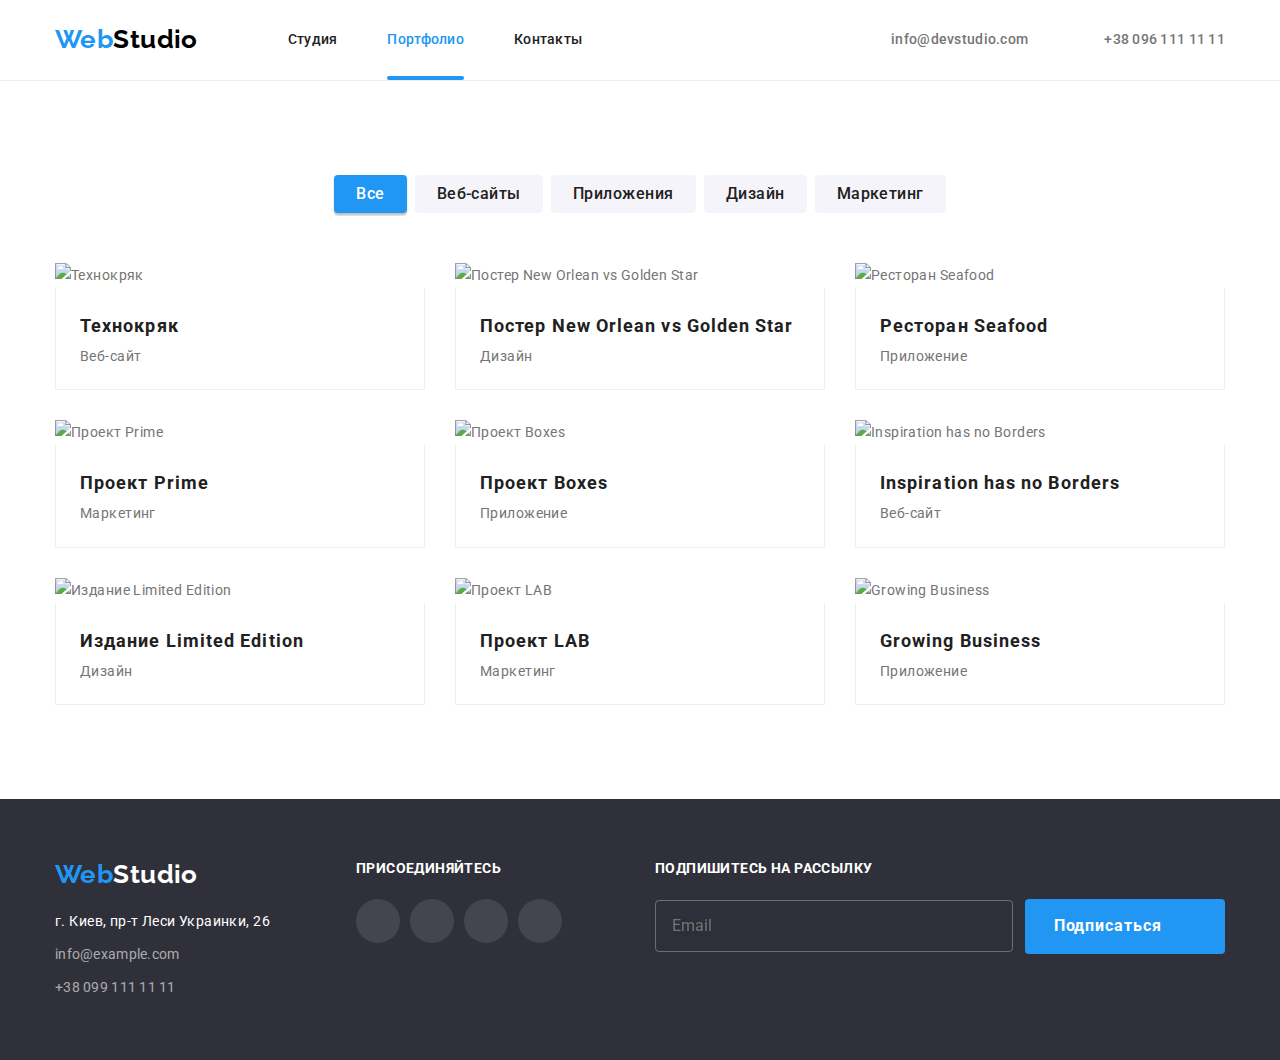
==== commit 9b7e0bd3: "add sass protocol" ====
--- a/portfolio.html
+++ b/portfolio.html
@@ -2,661 +2,838 @@
 <html lang="ru">
   <head>
     <meta charset="UTF-8" />
+    <meta http-equiv="X-UA-Compatible" content="IE=edge" />
     <meta name="viewport" content="width=device-width, initial-scale=1.0" />
-    <meta http-equiv="X-UA-Compatible" content="IE=Edge" />
-    <title>Портфолио | Web Studio</title>
-    <meta name="description" content="Портфолио со всеми работами компании Web Studio" />
-
-    <link rel="stylesheet" href="./css/portfolio.min.css" />
-    <link rel="shortcut icon" href="./images/favicon.svg" type="image/x-icon" />
-
-    <link rel="preload" href="./fonts/Roboto-Regular.ttf" as="font" type="font/ttf" crossorigin />
-    <link rel="preload" href="./fonts/Roboto-Medium.ttf" as="font" type="font/ttf" crossorigin />
-    <link rel="preload" href="./fonts/Roboto-Bold.ttf" as="font" type="font/ttf" crossorigin />
-    <link rel="preload" href="./fonts/Roboto-Black.ttf" as="font" type="font/ttf" crossorigin />
-    <link rel="preload" href="./fonts/Raleway-Bold.ttf" as="font" type="font/ttf" crossorigin />
+    <title>Portfolio</title>
+    <!-- Google fonts -->
+    <link href="https://fonts.gstatic.com" rel="preconnect" />
+    <link
+      href="https://fonts.googleapis.com/css2?family=Raleway:wght@700&family=Roboto:wght@400;500;700;900&display=swap"
+      rel="stylesheet"
+    />
+    <!-- Favicons -->
+    <link
+      href="./images/icons/favs/apple-touch-icon.png"
+      rel="apple-touch-icon"
+      sizes="76x76"
+    />
+    <link
+      type="image/png"
+      href="./images/icons/favs/favicon-32x32.png"
+      rel="icon"
+      sizes="32x32"
+    />
+    <link
+      type="image/png"
+      href="./images/icons/favs/favicon-16x16.png"
+      rel="icon"
+      sizes="16x16"
+    />
+    <link href="./images/icons/favs/site.webmanifest" rel="manifest" />
+    <meta name="msapplication-TileColor" content="#2196f3" />
+    <meta name="theme-color" content="#2196f3" />
+
+    <!-- Site Styles -->
+    <link href="./css/main.min.css" rel="stylesheet" />
   </head>
   <body>
+    <!-- Header -->
     <header class="header">
-      <div class="container main-nav">
-        <!-- Лого в хедере -->
-        <a href="./index.html" class="logo header__logo"><span class="logo__text">Web</span>Studio</a>
-
-        <!-- Мобильное меню-бургер -->
-        <button type="button" class="mobile-button" aria-expanded="false" aria-controls="menu-container" data-menu-button>
-          <svg width="40" height="40" aria-label="Переключатель мобильного меню" class="mobile-button__icon">
-            <use class="icon-cross" href="./images/sprite.svg#icon-cross"></use>
-            <use class="icon-menu" href="./images/sprite.svg#icon-mobile-menu"></use>
+      <div class="header__container container">
+        <!-- Logo -->
+        <a class="logo" href="./">
+          <span class="logo--accent">Web</span>Studio
+        </a>
+
+        <div class="menu js-menu-container">
+          <!-- Menu -->
+          <nav class="navigation">
+            <ul class="menu__list">
+              <li class="menu__item">
+                <a class="menu__link" href="./">Студия</a>
+              </li>
+              <li class="menu__item">
+                <a class="menu__link menu__link--current" href="portfolio.html"
+                  >Портфолио</a
+                >
+              </li>
+              <li class="menu__item">
+                <a class="menu__link" href="./">Контакты</a>
+              </li>
+            </ul>
+          </nav>
+
+          <div class="menu__contacts">
+            <!-- Contacts -->
+            <ul class="contacts">
+              <li class="contacts__item">
+                <a class="contacts__link" href="mailto://info@example.com">
+                  <svg class="contacts__icon">
+                    <use href="./images/icons/sprites.svg#envelope"></use>
+                  </svg>
+                  info@devstudio.com</a
+                >
+              </li>
+              <li class="contacts__item">
+                <a class="contacts__link" href="tel://+380991111111">
+                  <svg class="contacts__icon">
+                    <use href="./images/icons/sprites.svg#smartphone"></use>
+                  </svg>
+                  +38 096 111 11 11</a
+                >
+              </li>
+            </ul>
+
+            <!-- Social menu -->
+            <ul class="menu-social">
+              <li class="menu-social__item">
+                <a class="menu-social__link" href="./">Instagram</a>
+              </li>
+              <li class="menu-social__item">
+                <a class="menu-social__link" href="./">Twitter</a>
+              </li>
+              <li class="menu-social__item">
+                <a class="menu-social__link" href="./">Facebook</a>
+              </li>
+              <li class="menu-social__item">
+                <a class="menu-social__link" href="./">Linkedin</a>
+              </li>
+            </ul>
+          </div>
+        </div>
+
+        <button
+          class="menu__button js-open-menu"
+          type="button"
+          aria-expanded="false"
+        >
+          <svg class="menu__icon" aria-label="Переключатель мобильного меню">
+            <use
+              class="icon-cross"
+              href="./images/icons/sprites.svg#cross"
+            ></use>
+            <use
+              class="icon-burger"
+              href="./images/icons/sprites.svg#burger"
+            ></use>
           </svg>
         </button>
-
-        <div class="menu-container" id="menu-container" data-menu>
-          <!-- Меню в хедере -->
-          <nav>
-            <ul class="menu">
-              <li class="menu__item">
-                <a href="./index.html" class="menu__link">Студия</a>
-              </li>
-              <li class="menu__item">
-                <a href="./portfolio.html" class="menu__link menu__link--current">Портфолио</a>
-              </li>
-              <li class="menu__item">
-                <a href="#" class="menu__link">Контакты</a>
-              </li>
-            </ul>
-          </nav>
-
-          <!-- Контакты в хедере -->
-          <ul class="contacts">
-            <li class="contacts__item">
-              <a href="mailto:info@devstudio.com" class="contacts__link">
-                <div class="contacts__icon">
-                  <svg class="contacts__mail" width="16" height="12">
-                    <use href="./images/sprite.svg#icon-head-mail"></use>
-                  </svg>
-
-                  info@devstudio.com
-                </div></a
+      </div>
+    </header>
+
+    <!-- Main -->
+    <main class="main">
+      <section class="section">
+        <div class="container">
+          <!-- Our work -->
+          <h1 class="section__title hidden">Наши работы</h1>
+
+          <!-- Filter -->
+          <ul class="filter">
+            <li class="filter__item">
+              <button
+                class="button filter__btn filter__btn--active"
+                type="button"
               >
-            </li>
-            <li class="contacts__item">
-              <a href="tel:+380961111111" class="contacts__link">
-                <div class="contacts__icon">
-                  <svg class="contacts__phone" width="10" height="16">
-                    <use href="./images/sprite.svg#icon-head-phone"></use>
-                  </svg>
-
-                  +38 096 111 11 11
+                Все
+              </button>
+            </li>
+            <li class="filter__item">
+              <button class="button filter__btn" type="button">
+                Веб-сайты
+              </button>
+            </li>
+            <li class="filter__item">
+              <button class="button filter__btn" type="button">
+                Приложения
+              </button>
+            </li>
+            <li class="filter__item">
+              <button class="button filter__btn" type="button">Дизайн</button>
+            </li>
+            <li class="filter__item">
+              <button class="button filter__btn" type="button">
+                Маркетинг
+              </button>
+            </li>
+          </ul>
+
+          <!-- Projects -->
+          <ul class="project">
+            <li class="project__item">
+              <a class="project__link" href="./">
+                <!-- First thumb: Start -->
+                <div class="thumb">
+                  <picture class="project__thumb">
+                    <!-- Mobile -->
+                    <source
+                      type="image/jpeg"
+                      srcset="
+                        ./images/portfolio/techno-450.jpg     450w,
+                        ./images/portfolio/techno-450@2x.jpg  900w,
+                        ./images/portfolio/techno-450@3x.jpg 1350w
+                      "
+                      media="screen and (max-width:767px)"
+                      sizes="(max-width:767px) 100vw"
+                    />
+                    <!-- Tablet -->
+                    <source
+                      type="image/jpeg"
+                      srcset="
+                        ./images/portfolio/techno-354.jpg    354w,
+                        ./images/portfolio/techno-354@2x.jpg 708w
+                      "
+                      media="screen and (max-width:1199px)"
+                      sizes="(min-width: 768px) 50vw"
+                    />
+                    <!-- Desktop -->
+                    <source
+                      type="image/jpeg"
+                      srcset="
+                        ./images/portfolio/techno-370.jpg    370w,
+                        ./images/portfolio/techno-370@2x.jpg 740w
+                      "
+                      media="screen and (min-width:1200px)"
+                      sizes="(min-width: 1200px) 33vw"
+                    />
+                    <!-- IMG -->
+                    <img
+                      srcset="
+                        ./images/portfolio/techno-370.jpg 370w,
+                        ./images/portfolio/techno-354.jpg 354w,
+                        ./images/portfolio/techno-450.jpg 450w
+                      "
+                      sizes="
+                      (min-width: 1200px) 33vw,
+                      (min-width: 768px) 50vw, 100vw
+                      "
+                      src="./images/portfolio/techno-370.jpg"
+                      alt="Технокряк"
+                    />
+                  </picture>
+                  <div class="project__about">
+                    <p>
+                      Технокряк это современная площадка распространения
+                      коронавируса. Компании используют эту платформу для
+                      цифрового шпионажа и атак на защищённые сервера
+                      конкурентов.
+                    </p>
+                  </div>
+                </div>
+                <!-- First thumb: End -->
+                <div class="project__container">
+                  <h2 class="project__title">Технокряк</h2>
+                  <p class="project__description">Веб-сайт</p>
+                </div>
+              </a>
+            </li>
+            <li class="project__item">
+              <a class="project__link" href="./">
+                <div class="thumb">
+                  <picture class="project__thumb">
+                    <!-- Mobile -->
+                    <source
+                      type="image/jpeg"
+                      srcset="
+                        ./images/portfolio/new-orlean-450.jpg     450w,
+                        ./images/portfolio/new-orlean-450@2x.jpg  900w,
+                        ./images/portfolio/new-orlean-450@3x.jpg 1350w
+                      "
+                      media="screen and (max-width:767px)"
+                      sizes="100vw"
+                    />
+                    <!-- Tablet -->
+                    <source
+                      type="image/jpeg"
+                      srcset="
+                        ./images/portfolio/new-orlean-354.jpg    354w,
+                        ./images/portfolio/new-orlean-354@2x.jpg 708w
+                      "
+                      media="screen and (max-width:1199px)"
+                      sizes="(min-width: 768px) 50vw, 100vw"
+                    />
+                    <!-- Desktop -->
+                    <source
+                      type="image/jpeg"
+                      srcset="
+                        ./images/portfolio/new-orlean-370.jpg    370w,
+                        ./images/portfolio/new-orlean-370@2x.jpg 740w
+                      "
+                      media="screen and (min-width:1200px)"
+                      sizes="(min-width: 1200px) 33vw, 100vw"
+                    />
+                    <!-- IMG -->
+                    <img
+                      srcset="
+                        ./images/portfolio/new-orlean-370.jpg 370w,
+                        ./images/portfolio/new-orlean-354.jpg 354w,
+                        ./images/portfolio/new-orlean-450.jpg 450w
+                      "
+                      sizes="
+                      (min-width: 1200px) 33vw,
+                      (min-width: 768px) 50vw, 100vw
+                      "
+                      src="./images/portfolio/new-orlean-370.jpg"
+                      alt="Постер New Orlean vs Golden Star"
+                    />
+                  </picture>
+                  <div class="project__about">
+                    <p>
+                      Технокряк это современная площадка распространения
+                      коронавируса. Компании используют эту платформу для
+                      цифрового шпионажа и атак на защищённые сервера
+                      конкурентов.
+                    </p>
+                  </div>
+                </div>
+                <div class="project__container">
+                  <h2 class="project__title">
+                    Постер New Orlean vs Golden Star
+                  </h2>
+                  <p class="project__description">Дизайн</p>
+                </div>
+              </a>
+            </li>
+            <li class="project__item">
+              <a class="project__link" href="./">
+                <div class="thumb">
+                  <picture class="project__thumb">
+                    <!-- Mobile -->
+                    <source
+                      type="image/jpeg"
+                      srcset="
+                        ./images/portfolio/seafood-450.jpg     450w,
+                        ./images/portfolio/seafood-450@2x.jpg  900w,
+                        ./images/portfolio/seafood-450@3x.jpg 1350w
+                      "
+                      media="screen and (max-width:767px)"
+                      sizes="100vw"
+                    />
+                    <!-- Tablet -->
+                    <source
+                      type="image/jpeg"
+                      srcset="
+                        ./images/portfolio/seafood-354.jpg    354w,
+                        ./images/portfolio/seafood-354@2x.jpg 708w
+                      "
+                      media="screen and (max-width:1199px)"
+                      sizes="(min-width: 768px) 50vw, 100vw"
+                    />
+                    <!-- Desktop -->
+                    <source
+                      type="image/jpeg"
+                      srcset="
+                        ./images/portfolio/seafood-370.jpg    370w,
+                        ./images/portfolio/seafood-370@2x.jpg 740w
+                      "
+                      media="screen and (min-width:1200px)"
+                      sizes="(min-width: 1200px) 33vw, 100vw"
+                    />
+                    <!-- IMG -->
+                    <img
+                      srcset="
+                        ./images/portfolio/seafood-370.jpg 370w,
+                        ./images/portfolio/seafood-354.jpg 354w,
+                        ./images/portfolio/seafood-450.jpg 450w
+                      "
+                      sizes="
+                      (min-width: 1200px) 33vw,
+                      (min-width: 768px) 50vw, 100vw
+                      "
+                      src="./images/portfolio/seafood-370.jpg"
+                      alt="Ресторан Seafood"
+                    />
+                  </picture>
+                  <div class="project__about">
+                    <p>
+                      Технокряк это современная площадка распространения
+                      коронавируса. Компании используют эту платформу для
+                      цифрового шпионажа и атак на защищённые сервера
+                      конкурентов.
+                    </p>
+                  </div>
+                </div>
+                <div class="project__container">
+                  <h2 class="project__title">Ресторан Seafood</h2>
+                  <p class="project__description">Приложение</p>
+                </div>
+              </a>
+            </li>
+            <li class="project__item">
+              <div class="thumb">
+                <picture class="project__thumb">
+                  <!-- Mobile -->
+                  <source
+                    type="image/jpeg"
+                    srcset="
+                      ./images/portfolio/prime-450.jpg     450w,
+                      ./images/portfolio/prime-450@2x.jpg  900w,
+                      ./images/portfolio/prime-450@3x.jpg 1350w
+                    "
+                    media="screen and (max-width:767px)"
+                    sizes="100vw"
+                  />
+                  <!-- Tablet -->
+                  <source
+                    type="image/jpeg"
+                    srcset="
+                      ./images/portfolio/prime-354.jpg    354w,
+                      ./images/portfolio/prime-354@2x.jpg 708w
+                    "
+                    media="screen and (max-width:1199px)"
+                    sizes="(min-width: 768px) 50vw, 100vw"
+                  />
+                  <!-- Desktop -->
+                  <source
+                    type="image/jpeg"
+                    srcset="
+                      ./images/portfolio/prime-370.jpg    370w,
+                      ./images/portfolio/prime-370@2x.jpg 740w
+                    "
+                    media="screen and (min-width:1200px)"
+                    sizes="(min-width: 1200px) 33vw, 100vw"
+                  />
+                  <!-- IMG -->
+                  <img
+                    srcset="
+                      ./images/portfolio/prime-370.jpg 370w,
+                      ./images/portfolio/prime-354.jpg 354w,
+                      ./images/portfolio/prime-450.jpg 450w
+                    "
+                    sizes="
+                  (min-width: 1200px) 33vw,
+                  (min-width: 768px) 50vw, 100vw
+                  "
+                    src="./images/portfolio/prime-370.jpg"
+                    alt="Проект Prime"
+                  />
+                </picture>
+                <div class="project__about">
+                  <p>
+                    Технокряк это современная площадка распространения
+                    коронавируса. Компании используют эту платформу для
+                    цифрового шпионажа и атак на защищённые сервера конкурентов.
+                  </p>
+                </div>
+              </div>
+              <div class="project__container">
+                <h2 class="project__title">Проект Prime</h2>
+                <p class="project__description">Маркетинг</p>
+              </div>
+            </li>
+            <li class="project__item">
+              <a class="project__link" href="./">
+                <div class="thumb">
+                  <picture class="project__thumb">
+                    <!-- Mobile -->
+                    <source
+                      type="image/jpeg"
+                      srcset="
+                        ./images/portfolio/boxes-450.jpg     450w,
+                        ./images/portfolio/boxes-450@2x.jpg  900w,
+                        ./images/portfolio/boxes-450@3x.jpg 1350w
+                      "
+                      media="screen and (max-width:767px)"
+                      sizes="100vw"
+                    />
+                    <!-- Tablet -->
+                    <source
+                      type="image/jpeg"
+                      srcset="
+                        ./images/portfolio/boxes-354.jpg    354w,
+                        ./images/portfolio/boxes-354@2x.jpg 708w
+                      "
+                      media="screen and (max-width:1199px)"
+                      sizes="(min-width: 768px) 50vw, 100vw"
+                    />
+                    <!-- Desktop -->
+                    <source
+                      type="image/jpeg"
+                      srcset="
+                        ./images/portfolio/boxes-370.jpg    370w,
+                        ./images/portfolio/boxes-370@2x.jpg 740w
+                      "
+                      media="screen and (min-width:1200px)"
+                      sizes="(min-width: 1200px) 33vw, 100vw"
+                    />
+                    <!-- IMG -->
+                    <img
+                      srcset="
+                        ./images/portfolio/boxes-370.jpg 370w,
+                        ./images/portfolio/boxes-354.jpg 354w,
+                        ./images/portfolio/boxes-450.jpg 450w
+                      "
+                      sizes="
+                      (min-width: 1200px) 33vw,
+                      (min-width: 768px) 50vw, 100vw
+                      "
+                      src="./images/portfolio/boxes-370.jpg"
+                      alt="Проект Boxes"
+                    />
+                  </picture>
+                  <div class="project__about">
+                    <p>
+                      Технокряк это современная площадка распространения
+                      коронавируса. Компании используют эту платформу для
+                      цифрового шпионажа и атак на защищённые сервера
+                      конкурентов.
+                    </p>
+                  </div>
+                </div>
+                <div class="project__container">
+                  <h2 class="project__title">Проект Boxes</h2>
+                  <p class="project__description">Приложение</p>
+                </div>
+              </a>
+            </li>
+            <li class="project__item">
+              <a class="project__link" href="./">
+                <div class="thumb">
+                  <picture class="project__thumb">
+                    <!-- Mobile -->
+                    <source
+                      type="image/jpeg"
+                      srcset="
+                        ./images/portfolio/inspiration-450.jpg     450w,
+                        ./images/portfolio/inspiration-450@2x.jpg  900w,
+                        ./images/portfolio/inspiration-450@3x.jpg 1350w
+                      "
+                      media="screen and (max-width:767px)"
+                      sizes="100vw"
+                    />
+                    <!-- Tablet -->
+                    <source
+                      type="image/jpeg"
+                      srcset="
+                        ./images/portfolio/inspiration-354.jpg    354w,
+                        ./images/portfolio/inspiration-354@2x.jpg 708w
+                      "
+                      media="screen and (max-width:1199px)"
+                      sizes="(min-width: 768px) 50vw, 100vw"
+                    />
+                    <!-- Desktop -->
+                    <source
+                      type="image/jpeg"
+                      srcset="
+                        ./images/portfolio/inspiration-370.jpg    370w,
+                        ./images/portfolio/inspiration-370@2x.jpg 740w
+                      "
+                      media="screen and (min-width:1200px)"
+                      sizes="(min-width: 1200px) 33vw, 100vw"
+                    />
+                    <!-- IMG -->
+                    <img
+                      srcset="
+                        ./images/portfolio/inspiration-370.jpg 370w,
+                        ./images/portfolio/inspiration-354.jpg 354w,
+                        ./images/portfolio/inspiration-450.jpg 450w
+                      "
+                      sizes="
+                      (min-width: 1200px) 33vw,
+                      (min-width: 768px) 50vw, 100vw
+                      "
+                      src="./images/portfolio/inspiration-370.jpg"
+                      alt="Inspiration has no Borders"
+                    />
+                  </picture>
+                  <div class="project__about">
+                    <p>
+                      Технокряк это современная площадка распространения
+                      коронавируса. Компании используют эту платформу для
+                      цифрового шпионажа и атак на защищённые сервера
+                      конкурентов.
+                    </p>
+                  </div>
+                </div>
+                <div class="project__container">
+                  <h2 class="project__title">Inspiration has no Borders</h2>
+                  <p class="project__description">Веб-сайт</p>
+                </div>
+              </a>
+            </li>
+            <li class="project__item">
+              <a class="project__link" href="./">
+                <div class="thumb">
+                  <picture class="project__thumb">
+                    <!-- Mobile -->
+                    <source
+                      type="image/jpeg"
+                      srcset="
+                        ./images/portfolio/limited-edition-450.jpg     450w,
+                        ./images/portfolio/limited-edition-450@2x.jpg  900w,
+                        ./images/portfolio/limited-edition-450@3x.jpg 1350w
+                      "
+                      media="screen and (max-width:767px)"
+                      sizes="100vw"
+                    />
+                    <!-- Tablet -->
+                    <source
+                      type="image/jpeg"
+                      srcset="
+                        ./images/portfolio/limited-edition-354.jpg    354w,
+                        ./images/portfolio/limited-edition-354@2x.jpg 708w
+                      "
+                      media="screen and (max-width:1199px)"
+                      sizes="(min-width: 768px) 50vw, 100vw"
+                    />
+                    <!-- Desktop -->
+                    <source
+                      type="image/jpeg"
+                      srcset="
+                        ./images/portfolio/limited-edition-370.jpg    370w,
+                        ./images/portfolio/limited-edition-370@2x.jpg 740w
+                      "
+                      media="screen and (min-width:1200px)"
+                      sizes="(min-width: 1200px) 33vw, 100vw"
+                    />
+                    <!-- IMG -->
+                    <img
+                      srcset="
+                        ./images/portfolio/limited-edition-370.jpg 370w,
+                        ./images/portfolio/limited-edition-354.jpg 354w,
+                        ./images/portfolio/limited-edition-450.jpg 450w
+                      "
+                      sizes="
+                      (min-width: 1200px) 33vw,
+                      (min-width: 768px) 50vw, 100vw
+                      "
+                      src="./images/portfolio/limited-edition-370.jpg"
+                      alt="Издание Limited Edition"
+                    />
+                  </picture>
+                  <div class="project__about">
+                    <p>
+                      Технокряк это современная площадка распространения
+                      коронавируса. Компании используют эту платформу для
+                      цифрового шпионажа и атак на защищённые сервера
+                      конкурентов.
+                    </p>
+                  </div>
+                </div>
+                <div class="project__container">
+                  <h2 class="project__title">Издание Limited Edition</h2>
+                  <p class="project__description">Дизайн</p>
+                </div>
+              </a>
+            </li>
+            <li class="project__item">
+              <a class="project__link" href="./">
+                <div class="thumb">
+                  <picture class="project__thumb">
+                    <!-- Mobile -->
+                    <source
+                      type="image/jpeg"
+                      srcset="
+                        ./images/portfolio/lab-450.jpg     450w,
+                        ./images/portfolio/lab-450@2x.jpg  900w,
+                        ./images/portfolio/lab-450@3x.jpg 1350w
+                      "
+                      media="screen and (max-width:767px)"
+                      sizes="100vw"
+                    />
+                    <!-- Tablet -->
+                    <source
+                      type="image/jpeg"
+                      srcset="
+                        ./images/portfolio/lab-354.jpg    354w,
+                        ./images/portfolio/lab-354@2x.jpg 708w
+                      "
+                      media="screen and (max-width:1199px)"
+                      sizes="(min-width: 768px) 50vw, 100vw"
+                    />
+                    <!-- Desktop -->
+                    <source
+                      type="image/jpeg"
+                      srcset="
+                        ./images/portfolio/lab-370.jpg    370w,
+                        ./images/portfolio/lab-370@2x.jpg 740w
+                      "
+                      media="screen and (min-width:1200px)"
+                      sizes="(min-width: 1200px) 33vw, 100vw"
+                    />
+                    <!-- IMG -->
+                    <img
+                      srcset="
+                        ./images/portfolio/lab-370.jpg 370w,
+                        ./images/portfolio/lab-354.jpg 354w,
+                        ./images/portfolio/lab-450.jpg 450w
+                      "
+                      sizes="
+                      (min-width: 1200px) 33vw,
+                      (min-width: 768px) 50vw, 100vw
+                      "
+                      src="./images/portfolio/lab-370.jpg"
+                      alt="Проект LAB"
+                    />
+                  </picture>
+                  <div class="project__about">
+                    <p>
+                      Технокряк это современная площадка распространения
+                      коронавируса. Компании используют эту платформу для
+                      цифрового шпионажа и атак на защищённые сервера
+                      конкурентов.
+                    </p>
+                  </div>
+                </div>
+                <div class="project__container">
+                  <h2 class="project__title">Проект LAB</h2>
+                  <p class="project__description">Маркетинг</p>
+                </div>
+              </a>
+            </li>
+            <li class="project__item">
+              <a class="project__link" href="./">
+                <div class="thumb">
+                  <picture class="project__thumb">
+                    <!-- Mobile -->
+                    <source
+                      type="image/jpeg"
+                      srcset="
+                        ./images/portfolio/growing-business-450.jpg     450w,
+                        ./images/portfolio/growing-business-450@2x.jpg  900w,
+                        ./images/portfolio/growing-business-450@3x.jpg 1350w
+                      "
+                      media="screen and (max-width:767px)"
+                      sizes="100vw"
+                    />
+                    <!-- Tablet -->
+                    <source
+                      type="image/jpeg"
+                      srcset="
+                        ./images/portfolio/growing-business-354.jpg    354w,
+                        ./images/portfolio/growing-business-354@2x.jpg 708w
+                      "
+                      media="screen and (max-width:1199px)"
+                      sizes="(min-width: 768px) 50vw, 100vw"
+                    />
+                    <!-- Desktop -->
+                    <source
+                      type="image/jpeg"
+                      srcset="
+                        ./images/portfolio/growing-business-370.jpg    370w,
+                        ./images/portfolio/growing-business-370@2x.jpg 740w
+                      "
+                      media="screen and (min-width:1200px)"
+                      sizes="(min-width: 1200px) 33vw, 100vw"
+                    />
+                    <!-- IMG -->
+                    <img
+                      srcset="
+                        ./images/portfolio/growing-business-370.jpg 370w,
+                        ./images/portfolio/growing-business-354.jpg 354w,
+                        ./images/portfolio/growing-business-450.jpg 450w
+                      "
+                      sizes="
+                      (min-width: 1200px) 33vw,
+                      (min-width: 768px) 50vw, 100vw
+                      "
+                      src="./images/portfolio/growing-business-370.jpg"
+                      alt="Growing Business"
+                    />
+                  </picture>
+                  <div class="project__about">
+                    <p>
+                      Технокряк это современная площадка распространения
+                      коронавируса. Компании используют эту платформу для
+                      цифрового шпионажа и атак на защищённые сервера
+                      конкурентов.
+                    </p>
+                  </div>
+                </div>
+                <div class="project__container">
+                  <h2 class="project__title">Growing Business</h2>
+                  <p class="project__description">Приложение</p>
                 </div>
               </a>
             </li>
           </ul>
         </div>
-      </div>
-    </header>
-
-    <main>
-      <div class="container">
-        <section class="section portfolio">
-          <!-- Кнопки-фильтры -->
-          <ul class="filters">
-            <li class="filters__item">
-              <button type="button" class="filters__btn">Все</button>
-            </li>
-
-            <li class="filters__item">
-              <button type="button" class="filters__btn">Веб-сайты</button>
-            </li>
-            <li class="filters__item">
-              <button type="button" class="filters__btn">Приложения</button>
-            </li>
-            <li class="filters__item">
-              <button type="button" class="filters__btn">Дизайн</button>
-            </li>
-            <li class="filters__item">
-              <button type="button" class="filters__btn">Маркетинг</button>
+      </section>
+    </main>
+
+    <!-- Footer -->
+    <footer class="footer">
+      <div class="footer__container container">
+        <!-- Address -->
+        <div class="address">
+          <a class="logo" href="."
+            ><span class="logo--accent">Web</span>Studio</a
+          >
+
+          <address class="contacts">
+            г. Киев, пр-т Леси Украинки, 26
+            <ul class="list">
+              <li class="contacts__item">
+                <a class="contacts__link" href="mailto://info@example.com"
+                  >info@example.com</a
+                >
+              </li>
+              <li class="contacts__item">
+                <a class="contacts__link" href="tel://+380991111111"
+                  >+38 099 111 11 11</a
+                >
+              </li>
+            </ul>
+          </address>
+        </div>
+        <!-- Join -->
+        <div class="join">
+          <h3 class="footer__title">присоединяйтесь</h3>
+          <ul class="join__social">
+            <li class="join__item">
+              <a class="social__link join__link" href="./">
+                <svg class="social__icon">
+                  <use href="./images/icons/sprites.svg#instagram"></use>
+                </svg>
+              </a>
+            </li>
+            <li class="join__item">
+              <a class="social__link join__link" href="./">
+                <svg class="social__icon">
+                  <use href="./images/icons/sprites.svg#twitter"></use>
+                </svg>
+              </a>
+            </li>
+            <li class="join__item">
+              <a class="social__link join__link" href="./">
+                <svg class="social__icon">
+                  <use href="./images/icons/sprites.svg#facebook"></use>
+                </svg>
+              </a>
+            </li>
+            <li class="join__item">
+              <a class="social__link join__link" href="./">
+                <svg class="social__icon">
+                  <use href="./images/icons/sprites.svg#linkedin"></use>
+                </svg>
+              </a>
             </li>
           </ul>
-
-          <!-- Портфолио -->
-          <ul class="portfolio__list">
-            <li class="portfolio__item">
-              <a href="#" class="portfolio__link">
-                <div class="portfolio__thumb">
-                  <picture>
-                    <source
-                      srcset="./images/desktop/portfolio-1-1200@1x.webp 1x, ./images/desktop/portfolio-1-1200@2x.webp 2x"
-                      type="image/webp"
-                      media="(min-width: 1200px)"
-                    />
-                    <source
-                      srcset="./images/tablet/portfolio-1-768@1x.webp 1x, ./images/tablet/portfolio-1-768@2x.webp 2x"
-                      type="image/webp"
-                      media="(min-width: 768px)"
-                    />
-                    <source
-                      srcset="./images/mobile/portfolio-1-480@1x.webp 1x, ./images/mobile/portfolio-1-480@2x.webp 2x"
-                      type="image/webp"
-                      media="(max-width: 767px)"
-                    />
-
-                    <source
-                      srcset="./images/desktop/portfolio-1-1200@1x.jpg 1x, ./images/desktop/portfolio-1-1200@2x.jpg 2x"
-                      media="(min-width: 1200px)"
-                    />
-                    <source
-                      srcset="./images/tablet/portfolio-1-768@1x.jpg 1x, ./images/tablet/portfolio-1-768@2x.jpg 2x"
-                      media="(min-width: 768px)"
-                    />
-                    <source
-                      srcset="./images/mobile/portfolio-1-480@1x.jpg 1x, ./images/mobile/portfolio-1-480@2x.jpg 2x"
-                      media="(max-width: 767px)"
-                    />
-
-                    <img
-                      src="./images/mobile/portfolio-1-480@1x.jpg"
-                      loading="lazy"
-                      alt="Пример сайта"
-                      width="450"
-                      height="294"
-                    />
-                  </picture>
-                  <p class="portfolio__tooltip">
-                    Технокряк это современная площадка распространения коронавируса. Компании используют эту платформу для цифрового
-                    шпионажа и атак на защищённые сервера конкурентов.
-                  </p>
-                </div>
-                <div class="portfolio__content">
-                  <h2 class="portfolio__title">Технокряк</h2>
-                  <p class="portfolio__text">Веб-сайт</p>
-                </div>
-              </a>
-            </li>
-
-            <li class="portfolio__item">
-              <a href="#" class="portfolio__link">
-                <div class="portfolio__thumb">
-                  <picture>
-                    <source
-                      srcset="./images/desktop/portfolio-2-1200@1x.webp 1x, ./images/desktop/portfolio-2-1200@2x.webp 2x"
-                      type="image/webp"
-                      media="(min-width: 1200px)"
-                    />
-                    <source
-                      srcset="./images/tablet/portfolio-2-768@1x.webp 1x, ./images/tablet/portfolio-2-768@2x.webp 2x"
-                      type="image/webp"
-                      media="(min-width: 768px)"
-                    />
-                    <source
-                      srcset="./images/mobile/portfolio-2-480@1x.webp 1x, ./images/mobile/portfolio-2-480@2x.webp 2x"
-                      type="image/webp"
-                      media="(max-width: 767px)"
-                    />
-
-                    <source
-                      srcset="./images/desktop/portfolio-2-1200@1x.jpg 1x, ./images/desktop/portfolio-2-1200@2x.jpg 2x"
-                      media="(min-width: 1200px)"
-                    />
-                    <source
-                      srcset="./images/tablet/portfolio-2-768@1x.jpg 1x, ./images/tablet/portfolio-2-768@2x.jpg 2x"
-                      media="(min-width: 768px)"
-                    />
-                    <source
-                      srcset="./images/mobile/portfolio-2-480@1x.jpg 1x, ./images/mobile/portfolio-2-480@2x.jpg 2x"
-                      media="(max-width: 767px)"
-                    />
-
-                    <img
-                      src="./images/mobile/portfolio-2-480@1x.jpg"
-                      loading="lazy"
-                      alt="Два мужчины играют в баскетбол"
-                      width="450"
-                      height="294"
-                    />
-                  </picture>
-                  <p class="portfolio__tooltip">
-                    Технокряк это современная площадка распространения коронавируса. Компании используют эту платформу для цифрового
-                    шпионажа и атак на защищённые сервера конкурентов.
-                  </p>
-                </div>
-                <div class="portfolio__content">
-                  <h2 class="portfolio__title">Постер New Orlean vs Golden Star</h2>
-                  <p class="portfolio__text">Дизайн</p>
-                </div>
-              </a>
-            </li>
-            <li class="portfolio__item">
-              <a href="#" class="portfolio__link">
-                <div class="portfolio__thumb">
-                  <picture>
-                    <source
-                      srcset="./images/desktop/portfolio-3-1200@1x.webp 1x, ./images/desktop/portfolio-3-1200@2x.webp 2x"
-                      type="image/webp"
-                      media="(min-width: 1200px)"
-                    />
-                    <source
-                      srcset="./images/tablet/portfolio-3-768@1x.webp 1x, ./images/tablet/portfolio-3-768@2x.webp 2x"
-                      type="image/webp"
-                      media="(min-width: 768px)"
-                    />
-                    <source
-                      srcset="./images/mobile/portfolio-3-480@1x.webp 1x, ./images/mobile/portfolio-3-480@2x.webp 2x"
-                      type="image/webp"
-                      media="(max-width: 767px)"
-                    />
-
-                    <source
-                      srcset="./images/desktop/portfolio-3-1200@1x.jpg 1x, ./images/desktop/portfolio-3-1200@2x.jpg 2x"
-                      media="(min-width: 1200px)"
-                    />
-                    <source
-                      srcset="./images/tablet/portfolio-3-768@1x.jpg 1x, ./images/tablet/portfolio-3-768@2x.jpg 2x"
-                      media="(min-width: 768px)"
-                    />
-                    <source
-                      srcset="./images/mobile/portfolio-3-480@1x.jpg 1x, ./images/mobile/portfolio-3-480@2x.jpg 2x"
-                      media="(max-width: 767px)"
-                    />
-
-                    <img
-                      src="./images/mobile/portfolio-3-480@1x.jpg"
-                      loading="lazy"
-                      alt="Логотип ресторана с рыбой на фоне"
-                      width="450"
-                      height="294"
-                    />
-                  </picture>
-                  <p class="portfolio__tooltip">
-                    Технокряк это современная площадка распространения коронавируса. Компании используют эту платформу для цифрового
-                    шпионажа и атак на защищённые сервера конкурентов.
-                  </p>
-                </div>
-                <div class="portfolio__content">
-                  <h2 class="portfolio__title">Ресторан Seafood</h2>
-                  <p class="portfolio__text">Приложение</p>
-                </div>
-              </a>
-            </li>
-            <li class="portfolio__item">
-              <a href="#" class="portfolio__link">
-                <div class="portfolio__thumb">
-                  <picture>
-                    <source
-                      srcset="./images/desktop/portfolio-4-1200@1x.webp 1x, ./images/desktop/portfolio-4-1200@2x.webp 2x"
-                      type="image/webp"
-                      media="(min-width: 1200px)"
-                    />
-                    <source
-                      srcset="./images/tablet/portfolio-4-768@1x.webp 1x, ./images/tablet/portfolio-4-768@2x.webp 2x"
-                      type="image/webp"
-                      media="(min-width: 768px)"
-                    />
-                    <source
-                      srcset="./images/mobile/portfolio-4-480@1x.webp 1x, ./images/mobile/portfolio-4-480@2x.webp 2x"
-                      type="image/webp"
-                      media="(max-width: 767px)"
-                    />
-
-                    <source
-                      srcset="./images/desktop/portfolio-4-1200@1x.jpg 1x, ./images/desktop/portfolio-4-1200@2x.jpg 2x"
-                      media="(min-width: 1200px)"
-                    />
-                    <source
-                      srcset="./images/tablet/portfolio-4-768@1x.jpg 1x, ./images/tablet/portfolio-4-768@2x.jpg 2x"
-                      media="(min-width: 768px)"
-                    />
-                    <source
-                      srcset="./images/mobile/portfolio-4-480@1x.jpg 1x, ./images/mobile/portfolio-4-480@2x.jpg 2x"
-                      media="(max-width: 767px)"
-                    />
-
-                    <img
-                      src="./images/mobile/portfolio-4-480@1x.jpg"
-                      loading="lazy"
-                      alt="Наушники"
-                      width="450"
-                      height="294"
-                    />
-                  </picture>
-                  <p class="portfolio__tooltip">
-                    Технокряк это современная площадка распространения коронавируса. Компании используют эту платформу для цифрового
-                    шпионажа и атак на защищённые сервера конкурентов.
-                  </p>
-                </div>
-                <div class="portfolio__content">
-                  <h2 class="portfolio__title">Проект Prime</h2>
-                  <p class="portfolio__text">Маркетинг</p>
-                </div>
-              </a>
-            </li>
-            <li class="portfolio__item">
-              <a href="#" class="portfolio__link">
-                <div class="portfolio__thumb">
-                  <picture>
-                    <source
-                      srcset="./images/desktop/portfolio-5-1200@1x.webp 1x, ./images/desktop/portfolio-5-1200@2x.webp 2x"
-                      type="image/webp"
-                      media="(min-width: 1200px)"
-                    />
-                    <source
-                      srcset="./images/tablet/portfolio-5-768@1x.webp 1x, ./images/tablet/portfolio-5-768@2x.webp 2x"
-                      type="image/webp"
-                      media="(min-width: 768px)"
-                    />
-                    <source
-                      srcset="./images/mobile/portfolio-5-480@1x.webp 1x, ./images/mobile/portfolio-5-480@2x.webp 2x"
-                      type="image/webp"
-                      media="(max-width: 767px)"
-                    />
-
-                    <source
-                      srcset="./images/desktop/portfolio-5-1200@1x.jpg 1x, ./images/desktop/portfolio-5-1200@2x.jpg 2x"
-                      media="(min-width: 1200px)"
-                    />
-                    <source
-                      srcset="./images/tablet/portfolio-5-768@1x.jpg 1x, ./images/tablet/portfolio-5-768@2x.jpg 2x"
-                      media="(min-width: 768px)"
-                    />
-                    <source
-                      srcset="./images/mobile/portfolio-5-480@1x.jpg 1x, ./images/mobile/portfolio-5-480@2x.jpg 2x"
-                      media="(max-width: 767px)"
-                    />
-
-                    <img
-                      src="./images/mobile/portfolio-5-480@1x.jpg"
-                      loading="lazy"
-                      alt="Две коробки"
-                      width="450"
-                      height="294"
-                    />
-                  </picture>
-                  <p class="portfolio__tooltip">
-                    Технокряк это современная площадка распространения коронавируса. Компании используют эту платформу для цифрового
-                    шпионажа и атак на защищённые сервера конкурентов.
-                  </p>
-                </div>
-                <div class="portfolio__content">
-                  <h2 class="portfolio__title">Проект Boxes</h2>
-                  <p class="portfolio__text">Приложение</p>
-                </div>
-              </a>
-            </li>
-            <li class="portfolio__item">
-              <a href="#" class="portfolio__link">
-                <div class="portfolio__thumb">
-                  <picture>
-                    <source
-                      srcset="./images/desktop/portfolio-6-1200@1x.webp 1x, ./images/desktop/portfolio-6-1200@2x.webp 2x"
-                      type="image/webp"
-                      media="(min-width: 1200px)"
-                    />
-                    <source
-                      srcset="./images/tablet/portfolio-6-768@1x.webp 1x, ./images/tablet/portfolio-6-768@2x.webp 2x"
-                      type="image/webp"
-                      media="(min-width: 768px)"
-                    />
-                    <source
-                      srcset="./images/mobile/portfolio-6-480@1x.webp 1x, ./images/mobile/portfolio-6-480@2x.webp 2x"
-                      type="image/webp"
-                      media="(max-width: 767px)"
-                    />
-
-                    <source
-                      srcset="./images/desktop/portfolio-6-1200@1x.jpg 1x, ./images/desktop/portfolio-6-1200@2x.jpg 2x"
-                      media="(min-width: 1200px)"
-                    />
-                    <source
-                      srcset="./images/tablet/portfolio-6-768@1x.jpg 1x, ./images/tablet/portfolio-6-768@2x.jpg 2x"
-                      media="(min-width: 768px)"
-                    />
-                    <source
-                      srcset="./images/mobile/portfolio-6-480@1x.jpg 1x, ./images/mobile/portfolio-6-480@2x.jpg 2x"
-                      media="(max-width: 767px)"
-                    />
-
-                    <img
-                      src="./images/mobile/portfolio-6-480@1x.jpg"
-                      loading="lazy"
-                      alt="Карта мира на темном фоне"
-                      width="450"
-                      height="294"
-                    />
-                  </picture>
-                  <p class="portfolio__tooltip">
-                    Технокряк это современная площадка распространения коронавируса. Компании используют эту платформу для цифрового
-                    шпионажа и атак на защищённые сервера конкурентов.
-                  </p>
-                </div>
-                <div class="portfolio__content">
-                  <h2 class="portfolio__title">Inspiration has no Borders</h2>
-                  <p class="portfolio__text">Веб-сайт</p>
-                </div>
-              </a>
-            </li>
-            <li class="portfolio__item">
-              <a href="#" class="portfolio__link">
-                <div class="portfolio__thumb">
-                  <picture>
-                    <source
-                      srcset="./images/desktop/portfolio-7-1200@1x.webp 1x, ./images/desktop/portfolio-7-1200@2x.webp 2x"
-                      type="image/webp"
-                      media="(min-width: 1200px)"
-                    />
-                    <source
-                      srcset="./images/tablet/portfolio-7-768@1x.webp 1x, ./images/tablet/portfolio-7-768@2x.webp 2x"
-                      type="image/webp"
-                      media="(min-width: 768px)"
-                    />
-                    <source
-                      srcset="./images/mobile/portfolio-7-480@1x.webp 1x, ./images/mobile/portfolio-7-480@2x.webp 2x"
-                      type="image/webp"
-                      media="(max-width: 767px)"
-                    />
-
-                    <source
-                      srcset="./images/desktop/portfolio-7-1200@1x.jpg 1x, ./images/desktop/portfolio-7-1200@2x.jpg 2x"
-                      media="(min-width: 1200px)"
-                    />
-                    <source
-                      srcset="./images/tablet/portfolio-7-768@1x.jpg 1x, ./images/tablet/portfolio-7-768@2x.jpg 2x"
-                      media="(min-width: 768px)"
-                    />
-                    <source
-                      srcset="./images/mobile/portfolio-7-480@1x.jpg 1x, ./images/mobile/portfolio-7-480@2x.jpg 2x"
-                      media="(max-width: 767px)"
-                    />
-
-                    <img
-                      src="./images/mobile/portfolio-7-480@1x.jpg"
-                      loading="lazy"
-                      alt="Разворот книги"
-                      width="450"
-                      height="294"
-                    />
-                  </picture>
-                  <p class="portfolio__tooltip">
-                    Технокряк это современная площадка распространения коронавируса. Компании используют эту платформу для цифрового
-                    шпионажа и атак на защищённые сервера конкурентов.
-                  </p>
-                </div>
-                <div class="portfolio__content">
-                  <h2 class="portfolio__title">Издание Limited Edition</h2>
-                  <p class="portfolio__text">Дизайн</p>
-                </div>
-              </a>
-            </li>
-            <li class="portfolio__item">
-              <a href="#" class="portfolio__link">
-                <div class="portfolio__thumb">
-                  <picture>
-                    <source
-                      srcset="./images/desktop/portfolio-8-1200@1x.webp 1x, ./images/desktop/portfolio-8-1200@2x.webp 2x"
-                      type="image/webp"
-                      media="(min-width: 1200px)"
-                    />
-                    <source
-                      srcset="./images/tablet/portfolio-8-768@1x.webp 1x, ./images/tablet/portfolio-8-768@2x.webp 2x"
-                      type="image/webp"
-                      media="(min-width: 768px)"
-                    />
-                    <source
-                      srcset="./images/mobile/portfolio-8-480@1x.webp 1x, ./images/mobile/portfolio-8-480@2x.webp 2x"
-                      type="image/webp"
-                      media="(max-width: 767px)"
-                    />
-
-                    <source
-                      srcset="./images/desktop/portfolio-8-1200@1x.jpg 1x, ./images/desktop/portfolio-8-1200@2x.jpg 2x"
-                      media="(min-width: 1200px)"
-                    />
-                    <source
-                      srcset="./images/tablet/portfolio-8-768@1x.jpg 1x, ./images/tablet/portfolio-8-768@2x.jpg 2x"
-                      media="(min-width: 768px)"
-                    />
-                    <source
-                      srcset="./images/mobile/portfolio-8-480@1x.jpg 1x, ./images/mobile/portfolio-8-480@2x.jpg 2x"
-                      media="(max-width: 767px)"
-                    />
-
-                    <img
-                      src="./images/mobile/portfolio-8-480@1x.jpg"
-                      loading="lazy"
-                      alt="Белая бирка"
-                      width="450"
-                      height="294"
-                    />
-                  </picture>
-                  <p class="portfolio__tooltip">
-                    Технокряк это современная площадка распространения коронавируса. Компании используют эту платформу для цифрового
-                    шпионажа и атак на защищённые сервера конкурентов.
-                  </p>
-                </div>
-                <div class="portfolio__content">
-                  <h2 class="portfolio__title">Проект LAB</h2>
-                  <p class="portfolio__text">Маркетинг</p>
-                </div>
-              </a>
-            </li>
-            <li class="portfolio__item">
-              <a href="#" class="portfolio__link">
-                <div class="portfolio__thumb">
-                  <picture>
-                    <source
-                      srcset="./images/desktop/portfolio-9-1200@1x.webp 1x, ./images/desktop/portfolio-9-1200@2x.webp 2x"
-                      type="image/webp"
-                      media="(min-width: 1200px)"
-                    />
-                    <source
-                      srcset="./images/tablet/portfolio-9-768@1x.webp 1x, ./images/tablet/portfolio-9-768@2x.webp 2x"
-                      type="image/webp"
-                      media="(min-width: 768px)"
-                    />
-                    <source
-                      srcset="./images/mobile/portfolio-9-480@1x.webp 1x, ./images/mobile/portfolio-9-480@2x.webp 2x"
-                      type="image/webp"
-                      media="(max-width: 767px)"
-                    />
-
-                    <source
-                      srcset="./images/desktop/portfolio-9-1200@1x.jpg 1x, ./images/desktop/portfolio-9-1200@2x.jpg 2x"
-                      media="(min-width: 1200px)"
-                    />
-                    <source
-                      srcset="./images/tablet/portfolio-9-768@1x.jpg 1x, ./images/tablet/portfolio-9-768@2x.jpg 2x"
-                      media="(min-width: 768px)"
-                    />
-                    <source
-                      srcset="./images/mobile/portfolio-9-480@1x.jpg 1x, ./images/mobile/portfolio-9-480@2x.jpg 2x"
-                      media="(max-width: 767px)"
-                    />
-
-                    <img
-                      src="./images/mobile/portfolio-9-480@1x.jpg"
-                      loading="lazy"
-                      alt="Человек печаает на ноутбуке"
-                      width="450"
-                      height="294"
-                    />
-                  </picture>
-                  <p class="portfolio__tooltip">
-                    Технокряк это современная площадка распространения коронавируса. Компании используют эту платформу для цифрового
-                    шпионажа и атак на защищённые сервера конкурентов.
-                  </p>
-                </div>
-                <div class="portfolio__content">
-                  <h2 class="portfolio__title">Growing Business</h2>
-                  <p class="portfolio__text">Приложение</p>
-                </div>
-              </a>
-            </li>
-          </ul>
-        </section>
-      </div>
-    </main>
-
-    <footer class="footer">
-      <div class="container">
-        <div class="footer-blocks">
-          <!-- Адрес в футере -->
-          <div class="address-block">
-            <!-- Логотип в футере -->
-            <a href="./index.html" class="logo footer__logo"><span class="logo__text">Web</span>Studio</a>
-
-            <!-- Контакты в футере -->
-            <address class="adress">
-              <p class="adress__map">г. Киев, пр-т Леси Украинки, 26</p>
-              <ul class="adress__list">
-                <li class="adress__item">
-                  <a href="mailto:info@example.com" class="adress__link">info@example.com</a>
-                </li>
-                <li class="adress__item">
-                  <a href="tel:+380991111111" class="adress__link">+38 099 111 11 11</a>
-                </li>
-              </ul>
-            </address>
-          </div>
-
-          <!-- Соц сети в футере -->
-          <div class="networks">
-            <b class="networks__title">Присоединяйтесь</b>
-            <ul class="networks__list">
-              <li class="networks__item">
-                <a href="#" class="media-link networks__link" aria-label="Instagram">
-                  <svg class="media-icon networks__icon" width="20" height="20">
-                    <use href="./images/sprite.svg#icon-instagram"></use>
-                  </svg>
-                </a>
-              </li>
-              <li class="networks__item">
-                <a href="#" class="media-link networks__link" aria-label="Twiter">
-                  <svg class="media-icon networks__icon" width="20" height="20">
-                    <use href="./images/sprite.svg#icon-twitter"></use>
-                  </svg>
-                </a>
-              </li>
-              <li class="networks__item">
-                <a href="#" class="media-link networks__link" aria-label="Facebook">
-                  <svg class="media-icon networks__icon" width="20" height="20">
-                    <use href="./images/sprite.svg#icon-facebook"></use>
-                  </svg>
-                </a>
-              </li>
-              <li class="networks__item">
-                <a href="#" class="media-link networks__link" aria-label="LinkedIn">
-                  <svg class="media-icon networks__icon" width="20" height="20">
-                    <use href="./images/sprite.svg#icon-linkedin"></use>
-                  </svg>
-                </a>
-              </li>
-            </ul>
-          </div>
-
-          <!-- Форма подписки в футере -->
-          <div class="subscribe">
-            <b class="networks__title">Подпишитесь на рассылку</b>
-            <form class="subscribe__field">
-              <input
-                type="email"
-                name="subscribe-email"
-                id="subscribe-email"
-                placeholder="E-mail"
-                required
-                class="subscribe__input"
-                aria-label="Введите почту для будущей рассылки"
-              />
-              <button type="submit" class="btn subscribe__btn" aria-label="Оформляет подписку на рассылку">
-                <span>Подписаться</span>
-                <svg class="subscribe__icon" width="24" height="24">
-                  <use href="./images/sprite.svg#icon-send"></use>
-                </svg>
-              </button>
-            </form>
-          </div>
+        </div>
+        <!-- SPAM -->
+        <div class="spam">
+          <h3 class="footer__title">Подпишитесь на рассылку</h3>
+          <!-- Form Subscribe -->
+          <form class="form-subscribe" name="form-subscribe">
+            <input
+              class="form-subscribe__input"
+              name="mail"
+              type="email"
+              placeholder="Email"
+            />
+            <button class="form-subscribe__button button" type="submit">
+              Подписаться
+
+              <svg class="form-subscribe__icon">
+                <use href="./images/icons/sprites.svg#send"></use>
+              </svg>
+            </button>
+          </form>
         </div>
       </div>
     </footer>
 
-    <!-- Скрипт для мобильного меню -->
+    <!-- Scripts -->
     <script src="./js/menu.js"></script>
   </body>
-</html>
+</html>--- a/css/main.min.css
+++ b/css/main.min.css
@@ -0,0 +1,2 @@
+/*! modern-normalize v1.0.0 | MIT License | https://github.com/sindresorhus/modern-normalize */*,::after,::before{-webkit-box-sizing:border-box;box-sizing:border-box}:root{-moz-tab-size:4;-o-tab-size:4;tab-size:4}html{line-height:1.15;-webkit-text-size-adjust:100%}body{margin:0}body{font-family:system-ui, -apple-system, 'Segoe UI', Roboto, Helvetica, Arial, sans-serif, 'Apple Color Emoji', 'Segoe UI Emoji'}hr{height:0;color:inherit}abbr[title]{-webkit-text-decoration:underline dotted;text-decoration:underline dotted}b,strong{font-weight:bolder}code,kbd,pre,samp{font-family:ui-monospace, SFMono-Regular, Consolas, 'Liberation Mono', Menlo, monospace;font-size:1em}small{font-size:80%}sub,sup{font-size:75%;line-height:0;position:relative;vertical-align:baseline}sub{bottom:-0.25em}sup{top:-0.5em}table{text-indent:0;border-color:inherit}button,input,optgroup,select,textarea{font-family:inherit;font-size:100%;line-height:1.15;margin:0}button,select{text-transform:none}[type='button'],[type='reset'],[type='submit'],button{-webkit-appearance:button}::-moz-focus-inner{border-style:none;padding:0}:-moz-focusring{outline:1px dotted ButtonText}:-moz-ui-invalid{box-shadow:none}legend{padding:0}progress{vertical-align:baseline}::-webkit-inner-spin-button,::-webkit-outer-spin-button{height:auto}[type='search']{-webkit-appearance:textfield;outline-offset:-2px}::-webkit-search-decoration{-webkit-appearance:none}::-webkit-file-upload-button{-webkit-appearance:button;font:inherit}summary{display:list-item}ul{list-style:none;padding:0;margin:0}body{background:#fff;color:#757575;font-family:"Roboto",sans-serif;font-style:normal;font-weight:400;font-size:14px;line-height:1.8;letter-spacing:0.03em}body.modal-open{overflow:hidden}h1,h2,h3,h4,h5,h6,p{margin:0}img,svg,video{display:block;max-width:100%;height:auto}.hidden{position:absolute;width:1px;height:1px;margin:-1px;border:0;padding:0;white-space:nowrap;-webkit-clip-path:inset(100%);clip-path:inset(100%);clip:rect(0 0 0 0);overflow:hidden}.logo{display:block;text-decoration:none;color:inherit;font-family:"Raleway",sans-serif;font-weight:700;font-size:24px;line-height:1.16}@media screen and (min-width: 1200px){.logo{font-size:26px;line-height:1.2}}.logo--accent{color:#2196f3}.header__container .logo{padding-top:16px;padding-bottom:16px}@media screen and (min-width: 768px){.header__container .logo{padding-top:24px;padding-bottom:24px}}.address .logo{margin-bottom:20px}.menu{font-weight:500;letter-spacing:0.02em}@media screen and (min-width: 768px){.menu{display:-webkit-box;display:-ms-flexbox;display:flex;-webkit-box-pack:justify;-ms-flex-pack:justify;justify-content:space-between;margin-left:90px;width:100vw}}.menu .navigation{display:none}@media screen and (min-width: 768px){.menu .navigation{display:block}}.menu .contacts{display:none}.menu.is-open{position:fixed;z-index:1;top:0;left:0;bottom:0;right:0;padding:48px 40px;overflow-y:scroll;display:-webkit-box;display:-ms-flexbox;display:flex;-webkit-box-orient:vertical;-webkit-box-direction:normal;-ms-flex-direction:column;flex-direction:column;-webkit-box-pack:justify;-ms-flex-pack:justify;justify-content:space-between;background-color:#fff}.menu.is-open .navigation{display:block}.menu.is-open .contacts{display:-webkit-box;display:-ms-flexbox;display:flex;-webkit-box-orient:vertical;-webkit-box-direction:reverse;-ms-flex-direction:column-reverse;flex-direction:column-reverse;margin-bottom:64px}.menu.is-open .contacts__item:last-child{margin-bottom:32px}.menu.is-open .contacts__item:last-child .contacts__link{color:#2196f3;font-size:34px;line-height:1.17;letter-spacing:0.02em}.menu.is-open .contacts__item:not(:last-child) .contacts__link{font-size:24px;line-height:1.16;letter-spacing:0.02em}.menu .menu-social{display:none}.menu.is-open .menu-social{display:-webkit-box;display:-ms-flexbox;display:flex}.menu.is-open .menu-social__item:not(:last-child){margin-right:10px;padding-right:10px;border-right:1px solid rgba(33,33,33,0.2)}.menu .menu-social__link{color:#2196f3;font-size:18px;line-height:1.22;text-decoration:none}@media screen and (min-width: 768px){.menu__contacts{margin:19px 0}}@media screen and (min-width: 1200px){.menu__contacts{margin:0}}@media screen and (min-width: 768px){.menu__list{display:-webkit-box;display:-ms-flexbox;display:flex}}.menu__item:not(:last-child){margin-bottom:32px}@media screen and (min-width: 768px){.menu__item:not(:last-child){margin-right:50px;margin-bottom:0}}.menu__link{color:#212121;-webkit-transition:color 250ms cubic-bezier(0.4, 0, 0.2, 1);transition:color 250ms cubic-bezier(0.4, 0, 0.2, 1);text-decoration:none;font-weight:500;font-size:40px;line-height:1.17}@media screen and (min-width: 768px){.menu__link{position:relative;display:block;padding-top:32px;padding-bottom:32px;font-size:14px;line-height:1.14}}.menu__link--current,.menu__link:hover,.menu__link:focus{color:#2196f3}@media screen and (min-width: 768px){.menu__link--current::after{position:absolute;left:0;bottom:0;display:block;width:100%;height:4px;border-radius:2px;content:'';background-color:#2196f3;-webkit-transition:opacity 250ms cubic-bezier(0.4, 0, 0.2, 1);transition:opacity 250ms cubic-bezier(0.4, 0, 0.2, 1);opacity:1}}.menu__button{width:40px;height:40px;margin:0;display:-webkit-box;display:-ms-flexbox;display:flex;-webkit-box-align:center;-ms-flex-align:center;align-items:center;-webkit-box-pack:center;-ms-flex-pack:center;justify-content:center;border:none;background-color:transparent}@media screen and (min-width: 768px){.menu__button{display:none}}.menu__button:hover,.menu__button:focus{fill:#2196f3}.menu__button.is-open{position:absolute;z-index:1;top:10px;right:15px}.menu__icon{width:24px;height:16px}.menu__button .icon-cross{display:none}.menu__button.is-open .icon-cross{display:block;width:11px;height:11px}.menu__button.is-open .icon-burger{display:none}.contacts{font-style:normal}.contacts__link{font-weight:500;line-height:1.14;letter-spacing:0.02em;text-decoration:none;color:#757575;-webkit-transition:color 250ms cubic-bezier(0.4, 0, 0.2, 1);transition:color 250ms cubic-bezier(0.4, 0, 0.2, 1)}.contacts__link:hover,.contacts__link:focus{color:#2196f3}.contacts__icon{display:none}.address .contacts__item{margin-top:8px}@media screen and (min-width: 1200px){.address .contacts__item{margin-top:9px}}.address .contacts__link{font-weight:400;color:rgba(255,255,255,0.6)}@media screen and (min-width: 768px){.menu .contacts{display:block}.menu .contacts__item:first-child{margin-bottom:10px}.menu .contacts__link{display:-webkit-box;display:-ms-flexbox;display:flex;-webkit-box-align:center;-ms-flex-align:center;align-items:center}}@media screen and (min-width: 768px) and (max-width: 1200px){.menu .contacts__link{font-size:12px;line-height:1.16}}@media screen and (min-width: 768px){.contacts__icon{display:block;fill:currentColor;margin-right:10px;width:16px;height:16px}}@media screen and (min-width: 1200px){.menu .contacts{display:-webkit-box;display:-ms-flexbox;display:flex}.menu .contacts__item:first-child{margin-bottom:0;margin-right:50px}.menu .contacts__link{display:-webkit-box;display:-ms-flexbox;display:flex;-webkit-box-align:center;-ms-flex-align:center;align-items:center;padding-top:32px;padding-bottom:32px}}.button{display:inline-block;padding:10px 32px;border-radius:4px;border:none;background-color:#2196f3;color:#fff;font-family:inherit;font-weight:700;font-size:16px;line-height:1.8;letter-spacing:0.06em;text-decoration:none;cursor:pointer;-webkit-transition:-webkit-box-shadow 250ms cubic-bezier(0.4, 0, 0.2, 1);transition:-webkit-box-shadow 250ms cubic-bezier(0.4, 0, 0.2, 1);transition:box-shadow 250ms cubic-bezier(0.4, 0, 0.2, 1);transition:box-shadow 250ms cubic-bezier(0.4, 0, 0.2, 1), -webkit-box-shadow 250ms cubic-bezier(0.4, 0, 0.2, 1)}.button:hover,.button:focus{background-color:#188ce8;-webkit-box-shadow:0 4px 4px rgba(0,0,0,0.15);box-shadow:0 4px 4px rgba(0,0,0,0.15)}.backdrop{position:fixed;top:0;left:0;width:100vw;height:100vh;padding-left:15px;padding-right:15px;padding-top:93px;overflow-y:scroll;background-color:rgba(0,0,0,0.2);-webkit-transition:opacity 250ms cubic-bezier(0.4, 0, 0.2, 1);transition:opacity 250ms cubic-bezier(0.4, 0, 0.2, 1)}.backdrop--is-hidden{opacity:0;pointer-events:none}.modal{position:relative;max-width:450px;margin-left:auto;margin-right:auto;opacity:0;-webkit-transition:opacity 250ms cubic-bezier(0.4, 0, 0.2, 1),-webkit-transform 250ms cubic-bezier(0.4, 0, 0.2, 1);transition:opacity 250ms cubic-bezier(0.4, 0, 0.2, 1),-webkit-transform 250ms cubic-bezier(0.4, 0, 0.2, 1);transition:opacity 250ms cubic-bezier(0.4, 0, 0.2, 1),transform 250ms cubic-bezier(0.4, 0, 0.2, 1);transition:opacity 250ms cubic-bezier(0.4, 0, 0.2, 1),transform 250ms cubic-bezier(0.4, 0, 0.2, 1),-webkit-transform 250ms cubic-bezier(0.4, 0, 0.2, 1);background:#fff;-webkit-box-shadow:0px 1px 3px rgba(0,0,0,0.12),0px 1px 1px rgba(0,0,0,0.14),0px 2px 1px rgba(0,0,0,0.2);box-shadow:0px 1px 3px rgba(0,0,0,0.12),0px 1px 1px rgba(0,0,0,0.14),0px 2px 1px rgba(0,0,0,0.2);border-radius:4px}.modal--active{opacity:1}@media screen and (min-width: 768px){.modal--active{-webkit-transform:translate(-50%, -50%) scale(1);transform:translate(-50%, -50%) scale(1)}}.modal__content{height:calc(100% - $pentadeca-gap_2x);padding:40px;overflow-y:auto}.modal__close{position:absolute;top:8px;right:8px;display:-webkit-box;display:-ms-flexbox;display:flex;-webkit-box-pack:center;-ms-flex-pack:center;justify-content:center;-webkit-box-align:center;-ms-flex-align:center;align-items:center;width:30px;height:30px;-webkit-box-sizing:border-box;box-sizing:border-box;border:1px solid rgba(0,0,0,0.1);border-radius:50%;background-color:transparent}.modal__icon{width:11px;height:11px;fill:#000}.modal__close:hover>.modal__icon,.modal__close:focus>.modal__icon{fill:#2196f3}.modal__title{display:box;font-weight:700;font-size:20px;line-height:1.15;letter-spacing:0.03em;text-align:center;color:#212121;margin-bottom:12px}@media screen and (min-width: 768px){.modal{position:absolute;left:50%;top:50%;-webkit-transform:translate(-50%, -50%) scale(0.5);transform:translate(-50%, -50%) scale(0.5);width:528px;height:581px}.modal--active{-webkit-transform:translate(-50%, -50%) scale(1);transform:translate(-50%, -50%) scale(1)}}@media screen and (min-width: 768px){.spam{margin-top:60px}}@media screen and (min-width: 1200px){.spam{margin-top:0}}.form-subscribe{display:-webkit-box;display:-ms-flexbox;display:flex;-webkit-box-orient:vertical;-webkit-box-direction:normal;-ms-flex-direction:column;flex-direction:column;-webkit-box-align:center;-ms-flex-align:center;align-items:center}@media screen and (min-width: 1200px){.form-subscribe{-webkit-box-orient:horizontal;-webkit-box-direction:normal;-ms-flex-direction:row;flex-direction:row}}.form-subscribe__input{width:100%;margin-bottom:20px;padding:15px 16px;background-color:transparent;border:1px solid rgba(255,255,255,0.3);-webkit-box-sizing:border-box;box-sizing:border-box;-webkit-filter:drop-shadow(0px 4px 4px rgba(0,0,0,0.15));filter:drop-shadow(0px 4px 4px rgba(0,0,0,0.15));border-radius:4px;color:rgba(255,255,255,0.6);font-size:16px;line-height:1.25}@media screen and (min-width: 768px){.form-subscribe__input{width:450px}}@media screen and (min-width: 1200px){.form-subscribe__input{width:358px;margin-right:12px;margin-bottom:0}}.form-subscribe__input:focus{color:#fff}.form-subscribe__button{display:-webkit-box;display:-ms-flexbox;display:flex;-webkit-box-align:center;-ms-flex-align:center;align-items:center;padding:13px 29px}.form-subscribe__icon{width:24px;height:24px;margin-left:10px;fill:#fff}.order-form{display:-webkit-box;display:-ms-flexbox;display:flex;-webkit-box-orient:vertical;-webkit-box-direction:normal;-ms-flex-direction:column;flex-direction:column;text-align:left}.order-form__label{margin-bottom:10px}.order-form__textarea{margin-bottom:20px}.order-form__title{font-size:12px;line-height:1.16;letter-spacing:0.01em;margin-bottom:4px}.order-form__box{position:relative}.order-form__input{width:100%;padding:11px 12px;padding-left:42px;border:1px solid rgba(33,33,33,0.2);-webkit-box-sizing:border-box;box-sizing:border-box;border-radius:4px}.order-form__input-icon{position:absolute;top:50%;left:12px;-webkit-transform:translateY(-50%);transform:translateY(-50%);display:inline-block;width:18px;height:18px;fill:#212121}.order-form__comment{width:100%;height:120px;padding:12px 16px;resize:none;border:1px solid rgba(33,33,33,0.2);-webkit-box-sizing:border-box;box-sizing:border-box;border-radius:4px}.order-form__comment::-webkit-input-placeholder{font-size:12px;line-height:14px;letter-spacing:0.01em;color:rgba(117,117,117,0.5)}.order-form__comment:-ms-input-placeholder{font-size:12px;line-height:14px;letter-spacing:0.01em;color:rgba(117,117,117,0.5)}.order-form__comment::-ms-input-placeholder{font-size:12px;line-height:14px;letter-spacing:0.01em;color:rgba(117,117,117,0.5)}.order-form__comment::placeholder{font-size:12px;line-height:14px;letter-spacing:0.01em;color:rgba(117,117,117,0.5)}.order-form__comment:focus,.order-form__input:focus,.order-form__input:focus+.input-icon{fill:#2196f3;border-color:#2196f3}.order-form__policy{display:-webkit-box;display:-ms-flexbox;display:flex;-webkit-box-align:center;-ms-flex-align:center;align-items:center;-webkit-box-pack:center;-ms-flex-pack:center;justify-content:center;margin-bottom:30px;line-height:1.71}.order-form__checkbox{position:absolute;-webkit-appearance:none;-moz-appearance:none;appearance:none}.order-form__checkbox-icon{display:inline-block;width:16px;height:15px;margin-right:7px;border:2px solid #212121;border-radius:2px}.order-form__checkbox:focus+.order-form__checkbox-icon,.order-form__checkbox:checked+.order-form__checkbox-icon{border-color:transparent;background-color:#2196f3;background-image:url("../images/icons/check.svg");background-origin:border-box;background-size:contain}.order-form__text{font-size:12px;line-height:1.16}.order-form__link{color:#2196f3}.order-form .button{width:200px;-ms-flex-item-align:center;-ms-grid-row-align:center;align-self:center;-webkit-box-shadow:0px 4px 4px rgba(0,0,0,0.15);box-shadow:0px 4px 4px rgba(0,0,0,0.15)}.join{margin-bottom:60px}@media screen and (min-width: 768px){.join{margin-bottom:0}}@media screen and (min-width: 1200px){.join{width:206px;margin-right:93px}}.join__social{display:-webkit-box;display:-ms-flexbox;display:flex}@media screen and (max-width: 1200px){.join__social{-webkit-box-pack:center;-ms-flex-pack:center;justify-content:center}}.join__item:not(:last-child){margin-right:10px}.join__link{background:rgba(255,255,255,0.1)}.join__link .social__icon{color:#fff}.social{display:-webkit-box;display:-ms-flexbox;display:flex;-webkit-box-pack:center;-ms-flex-pack:center;justify-content:center}.social__item:not(:last-child){margin-right:10px}.social__link{display:-webkit-box;display:-ms-flexbox;display:flex;-webkit-box-pack:center;-ms-flex-pack:center;justify-content:center;-webkit-box-align:center;-ms-flex-align:center;align-items:center;width:44px;height:44px;border-radius:50%;color:#afb1b8;-webkit-transition:background-color 250ms cubic-bezier(0.4, 0, 0.2, 1),color 250ms cubic-bezier(0.4, 0, 0.2, 1);transition:background-color 250ms cubic-bezier(0.4, 0, 0.2, 1),color 250ms cubic-bezier(0.4, 0, 0.2, 1)}.social__link:hover,.social__link:focus{color:#fff;background-color:#2196f3}.social__icon{fill:currentColor;width:20px;height:20px}.header{border-bottom:1px solid #ececec;color:#000}@media screen and (min-width: 768px){.header{padding-top:0;padding-bottom:0}}.header__container{display:-webkit-box;display:-ms-flexbox;display:flex;-webkit-box-align:center;-ms-flex-align:center;align-items:center}@media screen and (max-width: 768px){.header__container{-webkit-box-pack:justify;-ms-flex-pack:justify;justify-content:space-between}}.section{padding:60px 0}@media screen and (min-width: 1200px){.section{padding-top:94px;padding-bottom:94px}}.section__title{margin-top:0;margin-bottom:30px;color:#212121;font-weight:700;font-size:28px;line-height:1.17;text-align:center;letter-spacing:0.03em}@media screen and (min-width: 1200px){.section__title{margin-bottom:50px;font-size:36px;line-height:1.14}}.container{padding-left:15px;padding-right:15px;max-width:480px;margin-left:auto;margin-right:auto}@media screen and (min-width: 768px){.container{max-width:768px;margin-left:auto;margin-right:auto}}@media screen and (min-width: 1200px){.container{max-width:1200px}}.footer{background-color:#2f303a;color:#fff;font-size:14px;line-height:1.71;letter-spacing:0.03em;padding-top:60px;padding-bottom:60px}.footer__container{margin-right:auto;margin-left:auto;text-align:center}@media screen and (min-width: 768px){.footer__container{display:-webkit-box;display:-ms-flexbox;display:flex;-ms-flex-wrap:wrap;flex-wrap:wrap;-ms-flex-pack:distribute;justify-content:space-around}}@media screen and (min-width: 1200px){.footer__container{text-align:left;-ms-flex-wrap:nowrap;flex-wrap:nowrap;-webkit-box-pack:start;-ms-flex-pack:start;justify-content:start}}.footer__title{margin-bottom:20px;font-weight:700;font-size:14px;line-height:1.42;letter-spacing:0.03em;text-transform:uppercase}.address{margin-bottom:60px}@media screen and (min-width: 768px){.address{margin-bottom:0}}@media screen and (min-width: 1200px){.address{width:231px;margin-right:70px;margin-bottom:0}}.hero{background-position:50% 50%;background-size:cover;text-align:center;background-color:#2f303a;background-image:-webkit-gradient(linear, left top, left bottom, from(rgba(47,48,58,0.4)), to(rgba(47,48,58,0.4))),url("../images/hero-bg__480.jpg");background-image:linear-gradient(to bottom, rgba(47,48,58,0.4), rgba(47,48,58,0.4)),url("../images/hero-bg__480.jpg")}@media screen and (min-device-pixel-ratio: 2), screen and (-webkit-min-device-pixel-ratio: 2), screen and (min-resolution: 192dpi), screen and (min-resolution: 2dppx){.hero{background-image:-webkit-gradient(linear, left top, left bottom, from(rgba(47,48,58,0.4)), to(rgba(47,48,58,0.4))),url("../images/hero-bg__480@2x.jpg");background-image:linear-gradient(to bottom, rgba(47,48,58,0.4), rgba(47,48,58,0.4)),url("../images/hero-bg__480@2x.jpg")}}@media screen and (min-width: 480px){.hero{background-image:-webkit-gradient(linear, left top, left bottom, from(rgba(47,48,58,0.4)), to(rgba(47,48,58,0.4))),url("../images/hero-bg__768.jpg");background-image:linear-gradient(to bottom, rgba(47,48,58,0.4), rgba(47,48,58,0.4)),url("../images/hero-bg__768.jpg")}}@media screen and (min-width: 480px) and (min-device-pixel-ratio: 2), screen and (min-width: 480px) and (-webkit-min-device-pixel-ratio: 2), screen and (min-width: 480px) and (min-resolution: 192dpi), screen and (min-width: 480px) and (min-resolution: 2dppx){.hero{background-image:-webkit-gradient(linear, left top, left bottom, from(rgba(47,48,58,0.4)), to(rgba(47,48,58,0.4))),url("../images/hero-bg__768@2x.jpg");background-image:linear-gradient(to bottom, rgba(47,48,58,0.4), rgba(47,48,58,0.4)),url("../images/hero-bg__768@2x.jpg")}}@media screen and (min-width: 768px){.hero{max-width:1600px;margin:0 auto;background-image:-webkit-gradient(linear, left top, left bottom, from(rgba(47,48,58,0.4)), to(rgba(47,48,58,0.4))),url("../images/hero-bg__1600.jpg");background-image:linear-gradient(to bottom, rgba(47,48,58,0.4), rgba(47,48,58,0.4)),url("../images/hero-bg__1600.jpg")}}@media screen and (min-width: 768px) and (min-device-pixel-ratio: 2), screen and (min-width: 768px) and (-webkit-min-device-pixel-ratio: 2), screen and (min-width: 768px) and (min-resolution: 192dpi), screen and (min-width: 768px) and (min-resolution: 2dppx){.hero{background-image:-webkit-gradient(linear, left top, left bottom, from(rgba(47,48,58,0.4)), to(rgba(47,48,58,0.4))),url("../images/hero-bg__1600@2x.jpg");background-image:linear-gradient(to bottom, rgba(47,48,58,0.4), rgba(47,48,58,0.4)),url("../images/hero-bg__1600@2x.jpg")}}.hero__container{max-width:360px;padding:118px 0}@media screen and (min-width: 1200px){.hero__container{max-width:696px;padding:200px 0}}.hero__title{margin-bottom:30px;margin-top:0;padding:0;color:#fff;font-size:26px;line-height:1.61;font-weight:900;letter-spacing:0.06em;text-transform:uppercase}@media screen and (min-width: 1200px){.hero__title{font-size:44px;line-height:1.3}}.features{max-width:450px;margin-right:auto;margin-left:auto}@media screen and (min-width: 768px){.features{display:-webkit-box;display:-ms-flexbox;display:flex;-ms-flex-wrap:wrap;flex-wrap:wrap;max-width:768px;margin-top:calc(-1 * 30px);margin-left:calc(-1 * 30px)}}@media screen and (min-width: 1200px){.features{max-width:1200px;margin-top:0}}@media screen and (max-width: 768px){.features__item:not(:first-child){margin-top:30px}}@media screen and (min-width: 768px){.features__item{-ms-flex-preferred-size:calc(100% / 2 - 30px);flex-basis:calc(100% / 2 - 30px);margin-left:30px;margin-top:30px}}@media screen and (min-width: 1200px){.features__item{-ms-flex-preferred-size:calc(100% / 4 - 30px);flex-basis:calc(100% / 4 - 30px);margin-top:0}}.features__title{margin-top:0;margin-bottom:10px;color:#212121;font-size:14px;line-height:1.14;font-weight:700;letter-spacing:0.03em;text-transform:uppercase;text-align:center}@media screen and (min-width: 768px){.features__title{text-align:left}}.features__description{margin-top:0;margin-bottom:0}.features__icon-wrapper{display:-webkit-box;display:-ms-flexbox;display:flex;-webkit-box-pack:center;-ms-flex-pack:center;justify-content:center;-webkit-box-align:center;-ms-flex-align:center;align-items:center;background-color:#f5f4fa;border-radius:4px;margin-bottom:30px;padding:25px 0}.features__icon{width:70px;height:70px}.development{display:none;padding-top:0}@media screen and (min-width: 1200px){.development{display:-webkit-box;display:-ms-flexbox;display:flex;-webkit-box-align:center;-ms-flex-align:center;align-items:center;-webkit-box-pack:center;-ms-flex-pack:center;justify-content:center}}.development__list{display:-webkit-box;display:-ms-flexbox;display:flex}.development__item{position:relative}.development__item+.development__item{margin-left:30px}.development__desc{position:absolute;left:0;bottom:0;width:100%;padding:27px 0;background-color:rgba(47,48,58,0.8)}.development__text{font-weight:700;line-height:1.14;text-align:center;text-transform:uppercase;color:#fff}.team{background-color:#f5f4fa}.team__list{max-width:450px;margin-left:auto;margin-right:auto;padding:0}@media screen and (min-width: 768px){.team__list{display:-webkit-box;display:-ms-flexbox;display:flex;-ms-flex-wrap:wrap;flex-wrap:wrap;max-width:768px;margin-left:calc(-1 * 30px);margin-top:calc(-1 * 30px);margin-right:0}}@media screen and (min-width: 1200px){.team__list{max-width:1200px;margin-top:0}}.team__item{background-color:#fff;-webkit-box-shadow:0px 1px 3px rgba(0,0,0,0.12),0px 1px 1px rgba(0,0,0,0.14),0px 2px 1px rgba(0,0,0,0.2);box-shadow:0px 1px 3px rgba(0,0,0,0.12),0px 1px 1px rgba(0,0,0,0.14),0px 2px 1px rgba(0,0,0,0.2);border-radius:0px 0px 4px 4px;font-size:16px;line-height:1.18;text-align:center}@media screen and (max-width: 768px){.team__item:not(:first-child){margin-top:30px}}@media screen and (min-width: 768px){.team__item{-ms-flex-preferred-size:calc(100% / 2 - 30px);flex-basis:calc(100% / 2 - 30px);margin-left:30px;margin-top:30px}}@media screen and (min-width: 1200px){.team__item{-ms-flex-preferred-size:calc(100% / 4 - 30px);flex-basis:calc(100% / 4 - 30px);margin-left:30px;margin-top:0}}.team__thumb{display:block;margin:0;max-width:100%;height:auto}.team__img{width:450px}.team__container{padding-top:30px;padding-bottom:24px}.team__title{color:#212121;font-size:16px;font-weight:500}.team__position{margin-top:10px;margin-bottom:16px}.partners{text-align:center}.partners__list{display:-webkit-box;display:-ms-flexbox;display:flex;-ms-flex-wrap:wrap;flex-wrap:wrap;margin-top:0px;margin-top:calc(-1 * 30px);margin-left:calc(-1 * 30px)}.partners__items{margin-top:30px;margin-left:30px;-ms-flex-preferred-size:calc(100% / 2 - 30px);flex-basis:calc(100% / 2 - 30px);height:calc(100% / 3 - 30px)}@media screen and (min-width: 768px){.partners__items{-ms-flex-preferred-size:calc(100% / 3 - 30px);flex-basis:calc(100% / 3 - 30px)}}@media screen and (min-width: 1200px){.partners__items{-ms-flex-preferred-size:calc(100% / 6 - 30px);flex-basis:calc(100% / 6 - 30px)}}.partners__link{display:-webkit-box;display:-ms-flexbox;display:flex;-webkit-box-align:center;-ms-flex-align:center;align-items:center;padding:16px 0;border-radius:4px;border:1px solid #afb1b8;color:#afb1b8;-webkit-transition:color 250ms cubic-bezier(0.4, 0, 0.2, 1),border-color 250ms cubic-bezier(0.4, 0, 0.2, 1);transition:color 250ms cubic-bezier(0.4, 0, 0.2, 1),border-color 250ms cubic-bezier(0.4, 0, 0.2, 1);margin:0}.partners__link:hover,.partners__link:focus{color:#2196f3;border-color:#2196f3}.partners__icon{fill:currentColor;height:60px}.filter{display:-webkit-box;display:-ms-flexbox;display:flex;-ms-flex-wrap:wrap;flex-wrap:wrap;margin-bottom:40px}@media screen and (max-width: 768px){.filter{max-width:450px;margin-left:auto;margin-right:auto}.filter__item:nth-child(-n+3){margin-bottom:15px}}@media screen and (min-width: 768px){.filter{display:-webkit-box;display:-ms-flexbox;display:flex;-webkit-box-align:center;-ms-flex-align:center;align-items:center;-webkit-box-pack:center;-ms-flex-pack:center;justify-content:center;-ms-flex-wrap:nowrap;flex-wrap:nowrap;max-width:100vw;margin-bottom:30px}.filter__item:nth-child(-n+3){margin-bottom:0}}@media screen and (min-width: 1200px){.filter{margin-bottom:50px}}.filter__item:not(:last-child){margin-right:8px}.filter__btn{padding:6px 22px;background-color:#f5f4fa;color:#212121;font-weight:500;line-height:1.62;text-align:center;letter-spacing:0.03em;-webkit-transition:color 250ms cubic-bezier(0.4, 0, 0.2, 1),background-color 250ms cubic-bezier(0.4, 0, 0.2, 1);transition:color 250ms cubic-bezier(0.4, 0, 0.2, 1),background-color 250ms cubic-bezier(0.4, 0, 0.2, 1)}.filter__btn--active,.filter__btn:hover,.filter__btn:focus{background-color:#2196f3;color:#fff;-webkit-box-shadow:0px 3px 1px rgba(0,0,0,0.1),0px 1px 2px rgba(0,0,0,0.08),0px 2px 2px rgba(0,0,0,0.12);box-shadow:0px 3px 1px rgba(0,0,0,0.1),0px 1px 2px rgba(0,0,0,0.08),0px 2px 2px rgba(0,0,0,0.12)}.thumb{position:relative;overflow:hidden}@media screen and (min-width: 768px){.project{display:-webkit-box;display:-ms-flexbox;display:flex;-ms-flex-wrap:wrap;flex-wrap:wrap;max-width:768px;margin-top:calc(-1 * 30px);margin-left:calc(-1 * 30px)}}@media screen and (min-width: 1200px){.project{max-width:1200px}}.project__link{text-decoration:none;color:inherit}@media screen and (max-width: 768px){.project__item:not(:first-child){margin-top:30px}}@media screen and (min-width: 768px){.project__item{-ms-flex-preferred-size:calc(100% / 2 - 30px);flex-basis:calc(100% / 2 - 30px);margin-left:30px;margin-top:30px}}@media screen and (min-width: 1200px){.project__item{-ms-flex-preferred-size:calc(100% / 3 - 30px);flex-basis:calc(100% / 3 - 30px)}}.project__thumb{display:block;max-width:100vw;margin:0;height:auto}.project__container{border:1px solid #eee;border-top:none;margin-top:0;padding-top:20px;padding-bottom:20px;padding-left:24px}.project__title{margin:0;color:#212121;font-size:18px;line-height:2;font-weight:700;letter-spacing:0.06em}.project__descriptioon{margin-top:4px;margin-bottom:0;font-size:16px;line-height:1.8}.project__about{position:absolute;bottom:0;left:0;width:100%;height:100%;padding:63px 24px;background-color:rgba(33,150,243,0.9);-webkit-transform:translateY(100%);transform:translateY(100%);opacity:1;-webkit-transition:opacity 250ms cubic-bezier(0.4, 0, 0.2, 1),-webkit-transform 250ms cubic-bezier(0.4, 0, 0.2, 1);transition:opacity 250ms cubic-bezier(0.4, 0, 0.2, 1),-webkit-transform 250ms cubic-bezier(0.4, 0, 0.2, 1);transition:transform 250ms cubic-bezier(0.4, 0, 0.2, 1),opacity 250ms cubic-bezier(0.4, 0, 0.2, 1);transition:transform 250ms cubic-bezier(0.4, 0, 0.2, 1),opacity 250ms cubic-bezier(0.4, 0, 0.2, 1),-webkit-transform 250ms cubic-bezier(0.4, 0, 0.2, 1);color:#fff;font-size:18px;line-height:1.56}.project__item:hover{-webkit-transition:-webkit-box-shadow 250ms cubic-bezier(0.4, 0, 0.2, 1);transition:-webkit-box-shadow 250ms cubic-bezier(0.4, 0, 0.2, 1);transition:box-shadow 250ms cubic-bezier(0.4, 0, 0.2, 1);transition:box-shadow 250ms cubic-bezier(0.4, 0, 0.2, 1), -webkit-box-shadow 250ms cubic-bezier(0.4, 0, 0.2, 1);-webkit-box-shadow:0px 1px 1px rgba(0,0,0,0.12),0px 4px 4px rgba(0,0,0,0.06),1px 4px 6px rgba(0,0,0,0.16);box-shadow:0px 1px 1px rgba(0,0,0,0.12),0px 4px 4px rgba(0,0,0,0.06),1px 4px 6px rgba(0,0,0,0.16)}.project__item:hover .project__about{-webkit-transform:translateY(0);transform:translateY(0);opacity:1}
+/*# sourceMappingURL=main.min.css.map */